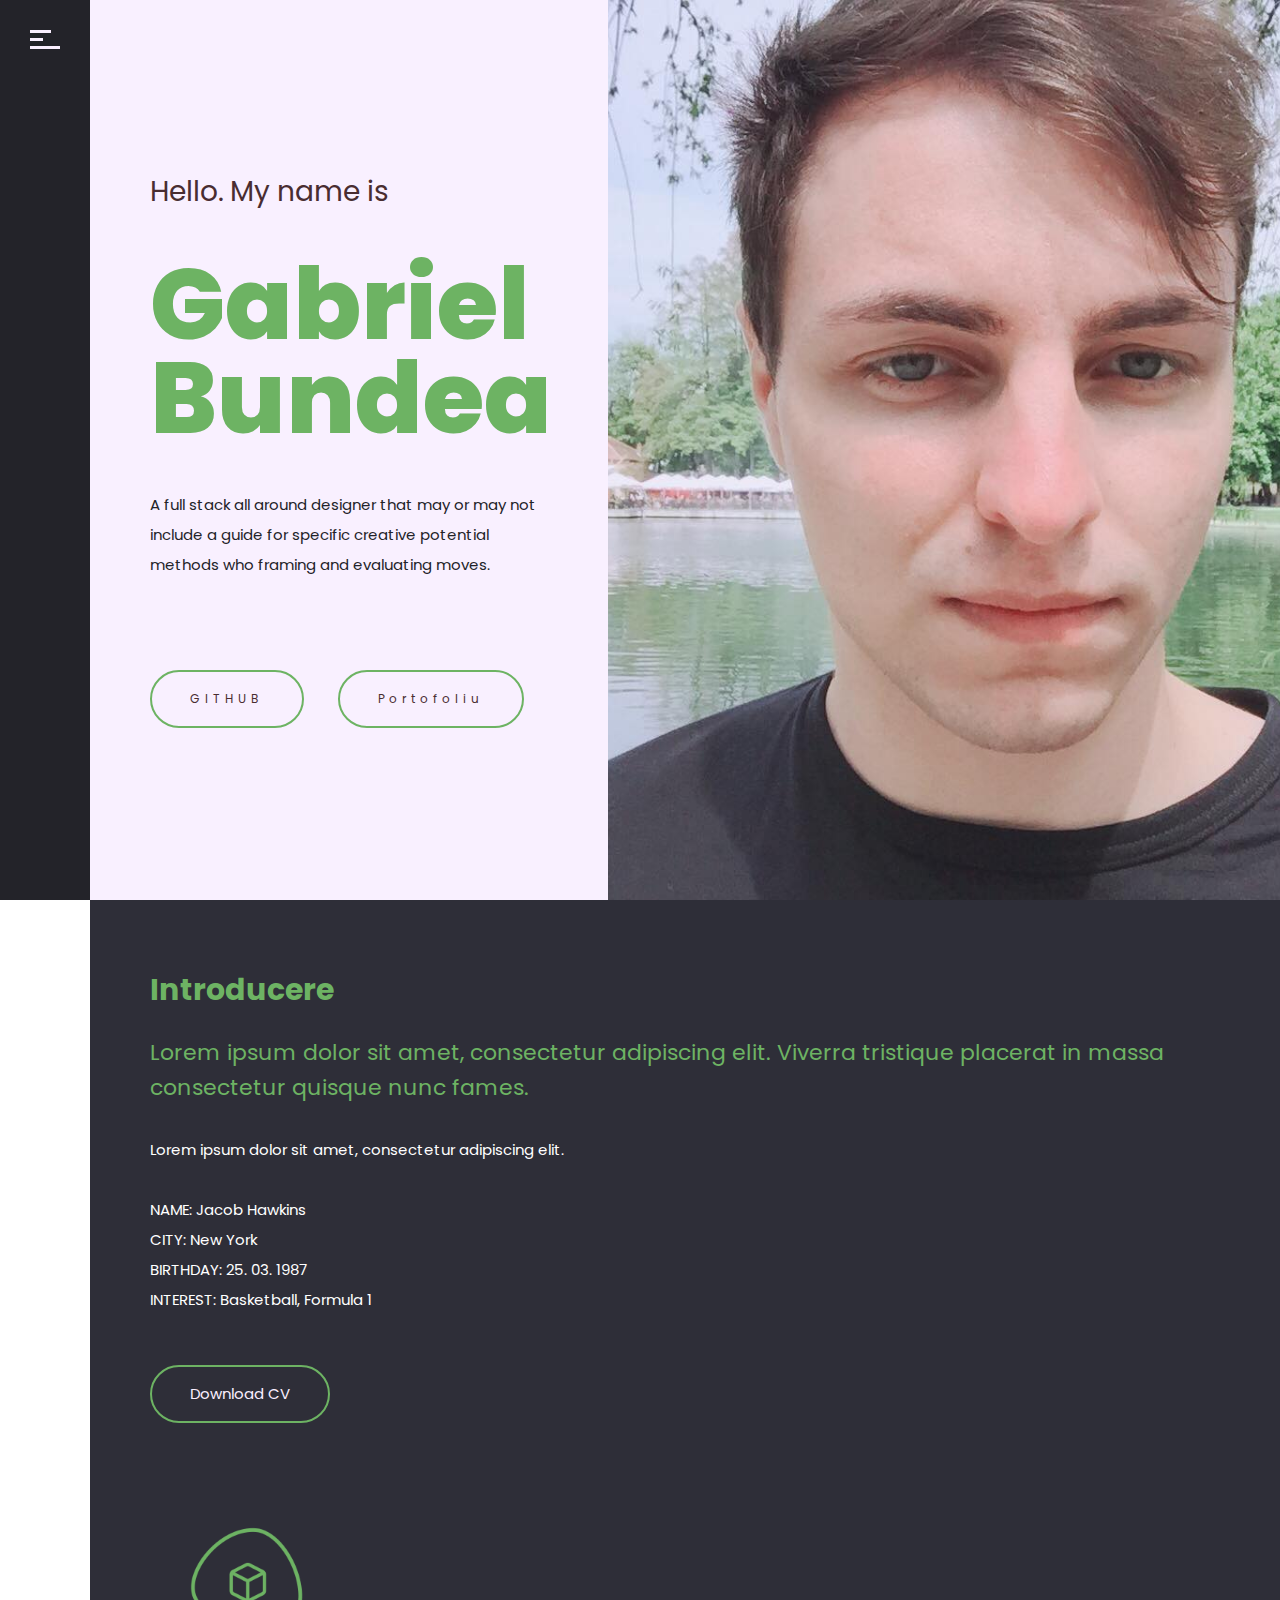
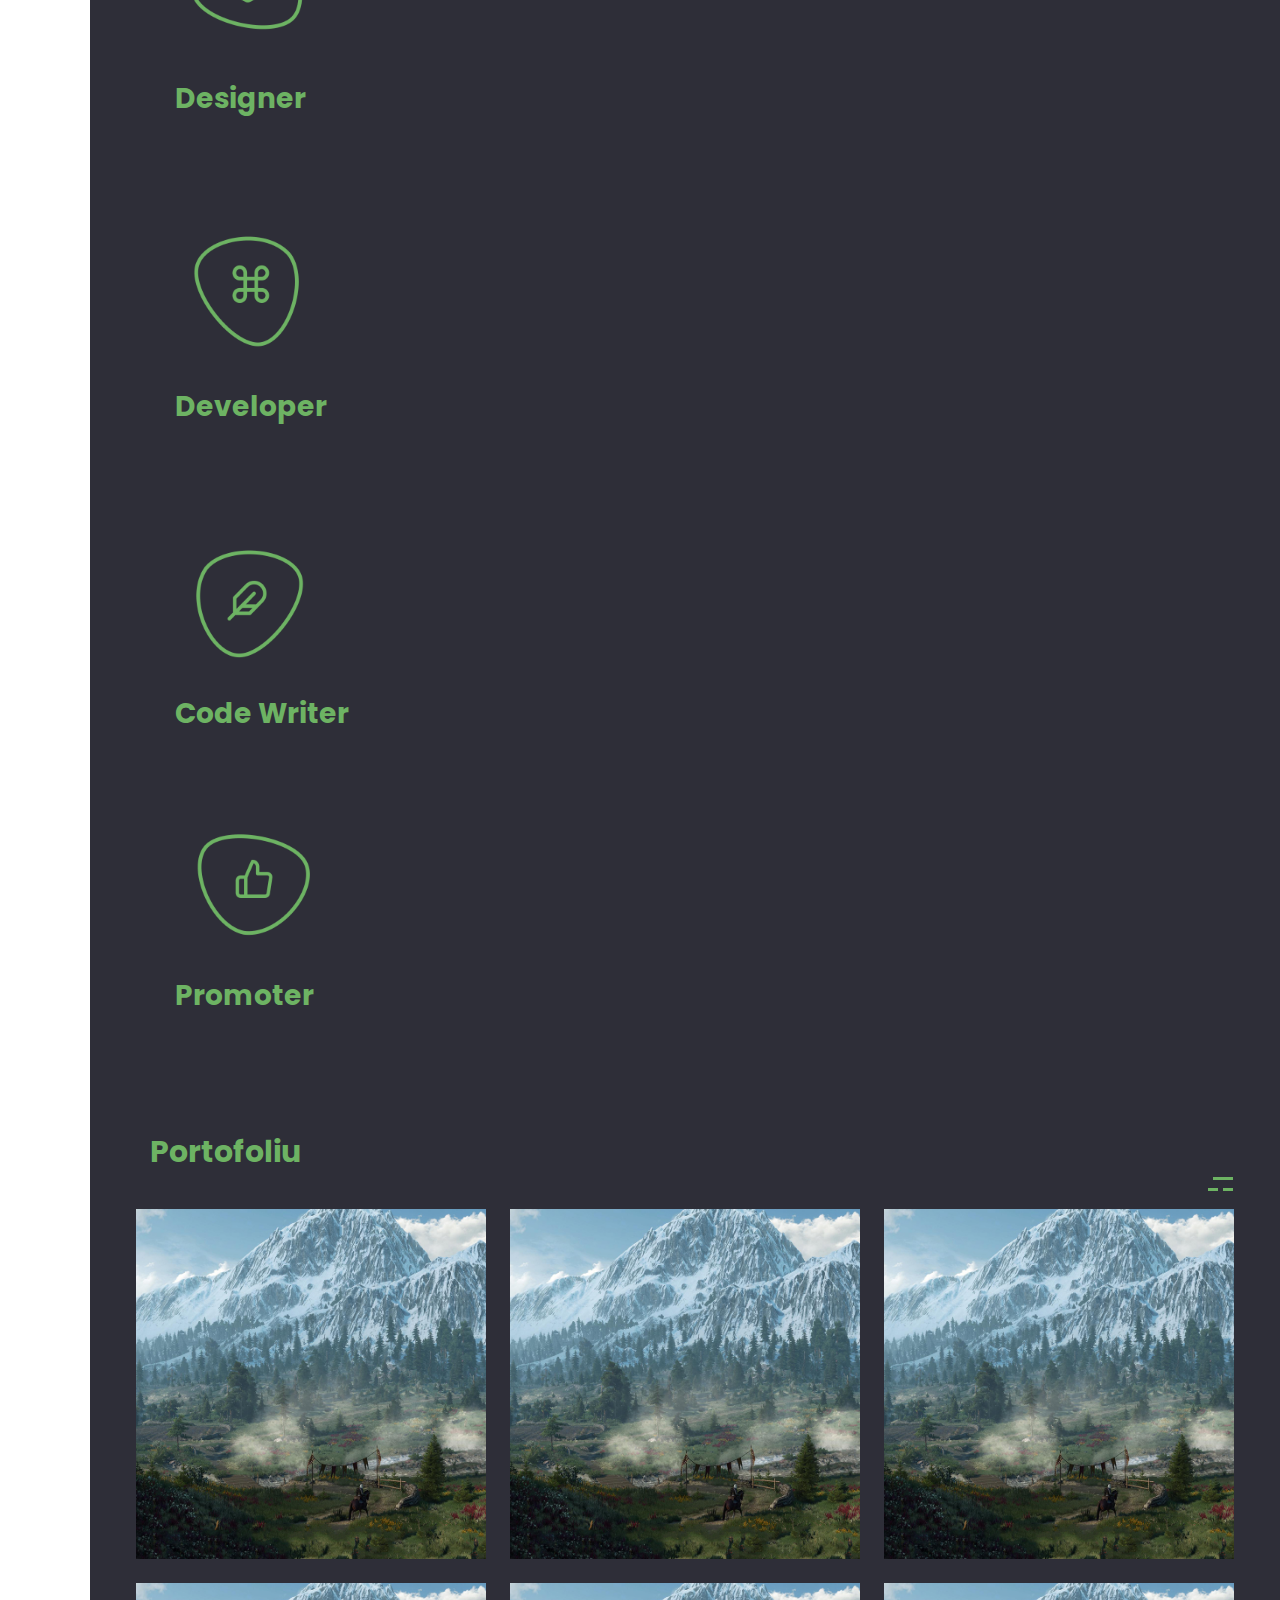
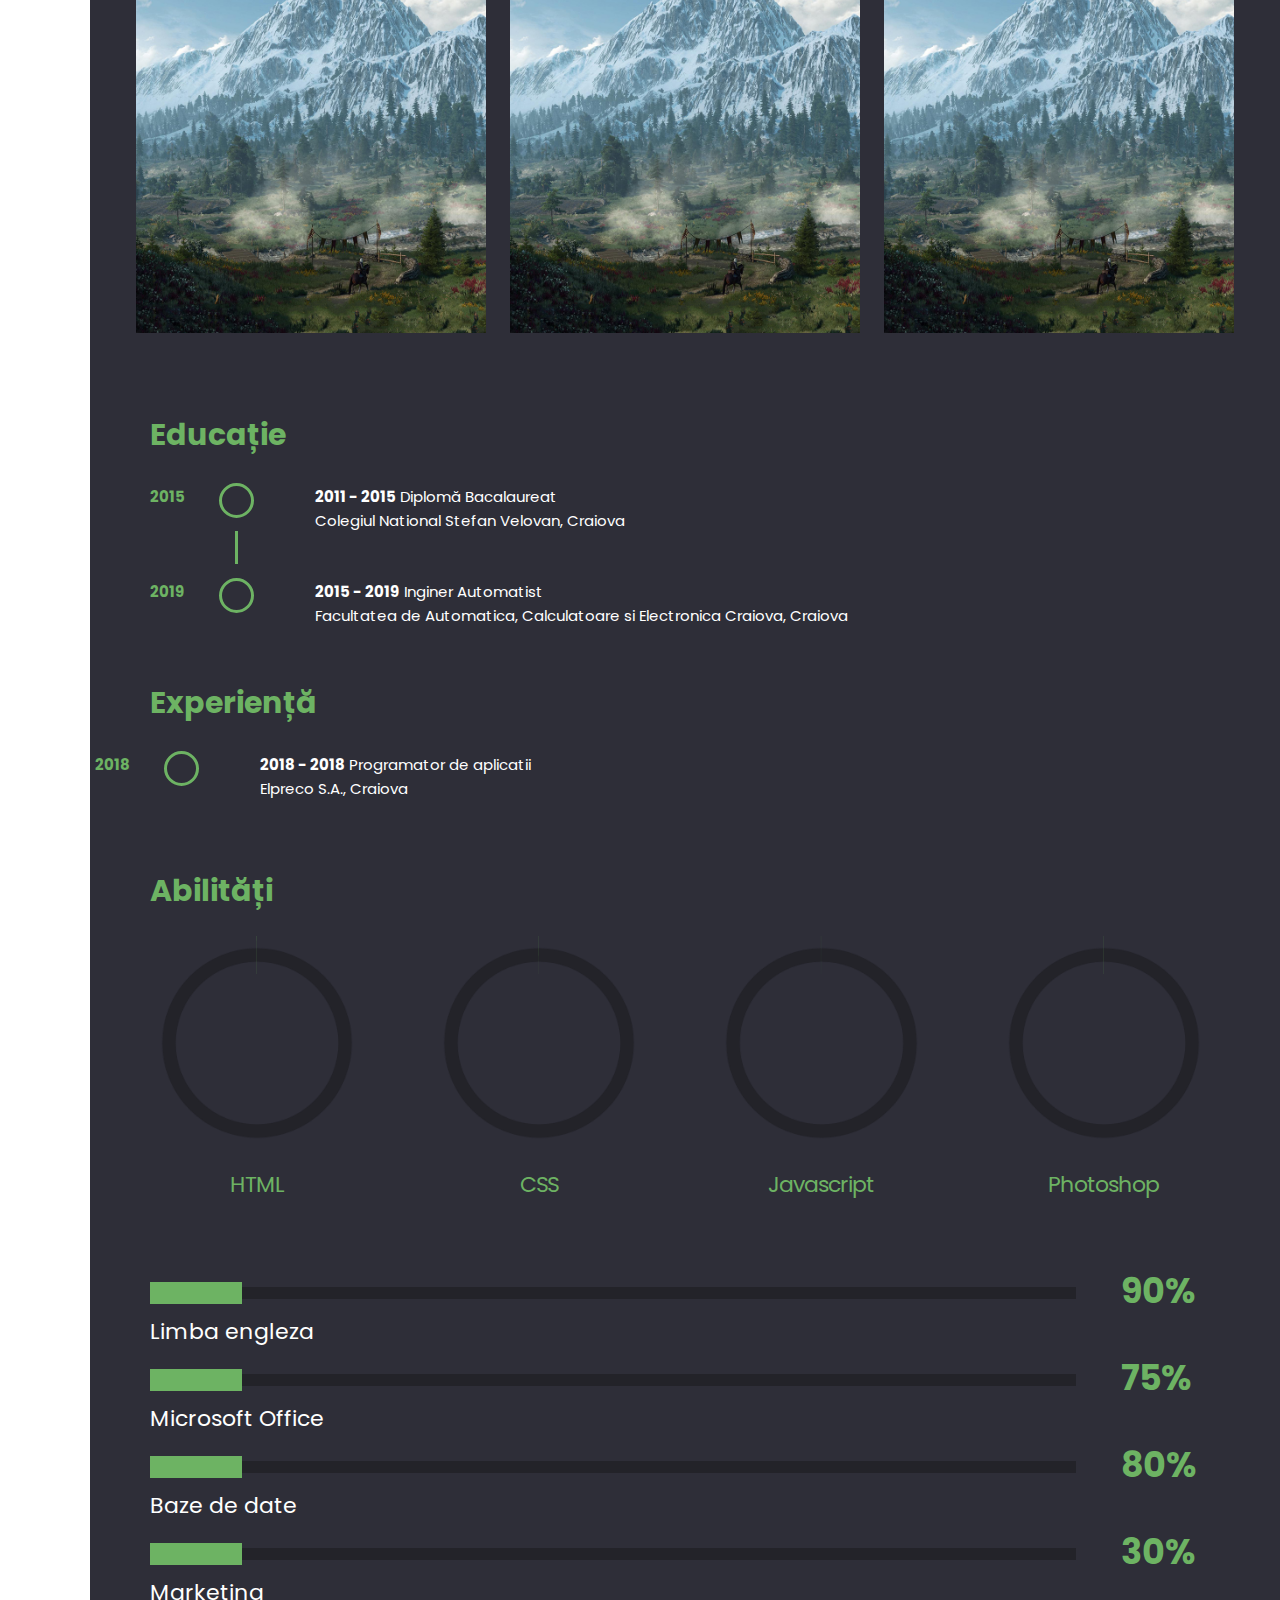
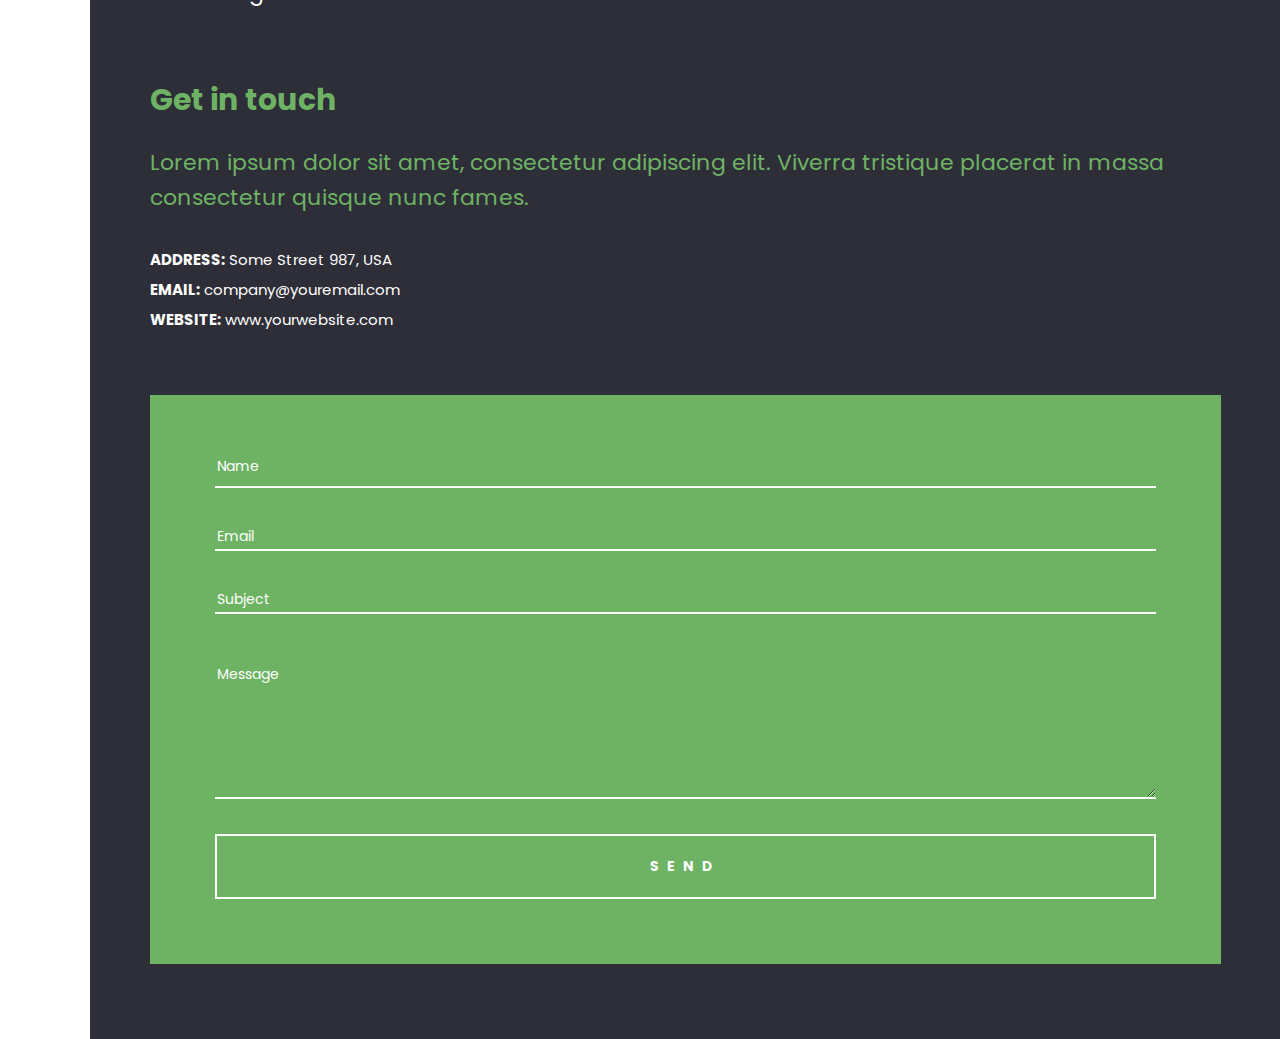
==== index.html @ 1daa0b54 "first commit" ====
<!DOCTYPE html>
<html lang="en-US">
  <head>
    <title>Gabriel Bundea</title>
    <meta http-equiv="Content-Type" content="text/html; charset=UTF-8" />
    <meta name="description" content="Template by CocoBasic" />
    <meta name="keywords" content="HTML, CSS, JavaScript, PHP" />
    <meta name="author" content="CocoBasic" />
    <meta
      name="viewport"
      content="width=device-width, initial-scale=1, shrink-to-fit=no"
    />

    <link rel="shortcut icon" href="images/favicon.ico" />
    <link
      href="https://fonts.googleapis.com/css?family=Poppins:400,700,800"
      rel="stylesheet"
      type="text/css"
    />
    <link rel="stylesheet" type="text/css" href="style.css" />

    <!--[if lt IE 9]>
      <script src="js/html5.js"></script>
      <script src="js/respond.min.js"></script>
    <![endif]-->
  </head>

  <body>
    <!-- Preloader Gif -->
    <div class="doc-loader">
      <img src="images/preloader.gif" alt="Loading" />
    </div>

    <div id="content" class="site-content">
      <div class="content-left">
        <div class="content-left-wrapper">
          <header>
            <div class="toggle-holder">
              <div id="toggle">
                <div class="menu-line"></div>
              </div>
            </div>

            <div class="top-pagination">
              <div class="current-num">
                <span>01</span>
              </div>
              <div class="pagination-div"></div>
              <div class="total-pages-num"></div>
            </div>

            <div class="menu-holder">
              <div class="menu-wrapper relative">
                <nav id="header-main-menu">
                  <ul class="main-menu sm sm-clean">
                    <li><a href="#home">Acasa</a></li>
                    <li><a href="#service">Introducere</a></li>
                    <li><a href="#portfolio">Portofoliu</a></li>
                    <li><a href="#resume">Experiență</a></li>
                    <li><a href="#skills">Abilități</a></li>
                    <li><a href="#contact">Contact</a></li>
                  </ul>
                </nav>
              </div>
            </div>

            <div class="my-info-wrapper">
              <div class="my-info">
                <p class="my-info-title">NUME</p>
                <p class="my-info-content">Gabriel Bundea</p>
              </div>

              <div class="my-info">
                <p class="my-info-title">ROL</p>
                <p class="my-info-content">Web Designer</p>
              </div>

              <div class="my-info">
                <p class="my-info-title">EMAIL</p>
                <p class="my-info-content">gabriel_bundea@hotmail.com</p>
              </div>

              <div class="my-info">
                <p class="my-info-title">TELEFON</p>
                <p class="my-info-content">+40722386695</p>
              </div>

                <img style="-webkit-user-drag: none;"
                class="my-info-signature"
                src="images/signature.png"
                alt=""
              />
              
            </div>

            <div class="big-num">
              <div class="current-big-num">01</div>
              <div class="icon-scroll"></div>
            </div>
          </header>
        </div>
      </div>

      <div class="content-right">
        <div class="content-right-wrapper">
          <!-- Home Section -->
          <div id="home" class="section full-width-section">
            <div class="section-wrapper block">
              <div class="home-left-part">
                <p class="site-des">Hello. My name is</p>
                <h1 class="entry-title">Gabriel Bundea</h1>
                <p class="site-info" style="color: #232329;">
                  A full stack all around designer that may or may not include a
                  guide for specific creative potential methods who framing and
                  evaluating moves.
                </p>

                <div class="social-links">
                  <a class="button" href="#">GITHUB</a> 
                  <a href="#portfolio" class="button">Portofoliu</a>
                </div>
              </div>
              <div class="home-right-part"></div>
            </div>
          </div>

          <!-- Service Section -->
          <div id="service" class="section">
            <div class="section-wrapper block">
              <div class="content-1300">
                <div class="row">
                  <div class="one-half width-40 ">
                    <h2 class="entry-title section-title">Introducere</h2>
                    <p class="section-info" style="color: #6db363;">
                      Lorem ipsum dolor sit amet, consectetur adipiscing elit.
                      Viverra tristique placerat in massa consectetur quisque
                      nunc fames.
                    </p>
                    <p>
                      Lorem ipsum dolor sit amet, consectetur adipiscing elit.
                    </p>
                    <p>
                      NAME: Jacob Hawkins <br />
                      CITY: New York <br />
                      BIRTHDAY: 25. 03. 1987 <br />
                      INTEREST: Basketball, Formula 1
                    </p>

                    <div class="button-group-wrapper">
                      <a class="button">Download CV</a>
                      <!-- <a href="#portfolio" class="button">Vezi Portofoliu</a> -->
                    </div>
                  </div>
                  <div class="one-half width-55 last">
                    <div class="services-wrapper">
                      <div class="service-holder">
                        <img src="images/service1.png" alt="" />
                        <h4 class="service-title">Designer</h4>
                        <div class="service-text">
                          <!-- A full stack allaround designer that may or may not -->
                        </div>
                      </div>

                      <div class="service-holder m-right-0">
                        <img src="images/service2.png" alt="" />
                        <h4 class="service-title">Developer</h4>
                        <div class="service-text">
                          <!-- Tellus pharetra erat tristique erat donec dignissim -->
                        </div>
                      </div>

                      <div class="service-holder m-bottom-0">
                        <img src="images/service3.png" alt="" />
                        <h4 class="service-title">Code Writer</h4>
                        <div class="service-text">
                          <!-- Vestibulum consequat, dignissim tellus sollicitudin -->
                        </div>
                      </div>

                      <div class="service-holder m-right-0 m-bottom-0">
                        <img src="images/service4.png" alt="" />
                        <h4 class="service-title">Promoter</h4>
                        <div class="service-text">
                          <!-- Quam facilisi nunc faucibus at porttitor vestibulum -->
                          
                        </div>
                      </div>
                    </div>
                  </div>
                </div>
              </div>
            </div>
          </div>

          <!-- Portfolio Section -->
          <div id="portfolio" class="section">
            <div class="section-wrapper block">
                <h2 class="entry-title section-title">Portofoliu</h2>
              <div class="content-1300">
                <div id="portfolio-wrapper" class="relative">
                  <div class="category-filter">
                    <div class="category-filter-icon"></div>
                  </div>
                  <div
                    class="category-filter-list button-group filters-button-group"
                  >
                    <div class="button is-checked" data-filter="*">Tot</div>
                    <div class="button" data-filter=".text">Proiecte</div>
                    <div class="button" data-filter=".video">Videoclipuri</div>
                    <div class="button" data-filter=".image">Imagini</div>
                  </div>
                  <div class="portfolio-load-content-holder"></div>
                  <div class="grid" id="portfolio-grid">
                    <div class="grid-sizer"></div>

                    <div
                      id="p-item-1"
                      class="grid-item element-item p-one-third text"
                    >
                      <a
                        class="item-link ajax-portfolio"
                        href="portfolio-1.html"
                        data-id="1"
                      >
                        <img src="images/portfolio1.jpg" alt="" />
                        <div class="portfolio-text-holder">
                          <div class="portfolio-text-wrapper">
                            <p class="portfolio-text">Proiect #1</p>
                            <p class="portfolio-cat">React Online Store</p>
                          </div>
                        </div>
                      </a>
                    </div>

                    <div
                      id="p-item-2"
                      class="grid-item element-item p-one-third text"
                    >
                      <a
                        class="item-link ajax-portfolio"
                        href="portfolio-2.html"
                        data-id="2"
                      >
                        <img src="images/portfolio2.jpg" alt="" />
                        <div class="portfolio-text-holder">
                          <div class="portfolio-text-wrapper">
                            <p class="portfolio-text">Proiect #2</p>
                            <p class="portfolio-cat">test</p>
                          </div>
                        </div>
                      </a>
                    </div>

                    <div
                      id="p-item-3"
                      class="grid-item element-item p-one-third text"
                    >
                      <a
                        class="item-link ajax-portfolio"
                        href="portfolio-3.html"
                        data-id="3"
                      >
                        <img src="images/portfolio3.jpg" alt="" />
                        <div class="portfolio-text-holder">
                          <div class="portfolio-text-wrapper">
                            <p class="portfolio-text">Proiect #3</p>
                            <p class="portfolio-cat">test</p>
                          </div>
                        </div>
                      </a>
                    </div>

                    <div class="grid-item element-item p-one-third video">
                      <a
                        class="item-link"
                        href="https://vimeo.com/199192931"
                        data-rel="prettyPhoto[portfolio]"
                      >
                        <img src="images/portfolio4.jpg" alt="" />
                        <div class="portfolio-text-holder">
                          <div class="portfolio-text-wrapper">
                            <p class="portfolio-text">Design</p>
                            <p class="portfolio-cat">Video</p>
                          </div>
                        </div>
                      </a>
                    </div>

                    <div class="grid-item element-item p-one-third image">
                      <a
                        class="item-link"
                        href="images/item_03.jpg"
                        data-rel="prettyPhoto[portfolio]"
                      >
                        <img src="images/portfolio5.jpg" alt="" />
                        <div class="portfolio-text-holder">
                          <div class="portfolio-text-wrapper">
                            <p class="portfolio-text">Leaf</p>
                            <p class="portfolio-cat">Image</p>
                          </div>
                        </div>
                      </a>
                    </div>

                    <div class="grid-item element-item p-one-third image">
                      <a
                        class="item-link"
                        href="images/item_02.jpg"
                        data-rel="prettyPhoto[portfolio]"
                      >
                        <img src="images/portfolio6.jpg" alt="" />
                        <div class="portfolio-text-holder">
                          <div class="portfolio-text-wrapper">
                            <p class="portfolio-text">Bottle</p>
                            <p class="portfolio-cat">Image</p>
                          </div>
                        </div>
                      </a>
                    </div>
                  </div>
                </div>
              </div>
            </div>
          </div>

          <!-- Resume Section -->
          <div id="resume" class="section">
            <div class="section-wrapper block">
              <div class="content-1300">
                <div class="row">
                  <div class="one-half width-55">
                    <h2 class="entry-title section-title">Educație</h2>

                    <ul class="timeline-holder">
                      <li class="timeline-event">
                        <span class="timeline-circle"></span>
                        <div class="timeline-event-content">
                          <b>2011 - 2015</b> Diplomă Bacalaureat <br />
                          Colegiul National Stefan Velovan, Craiova
                        </div>
                        <div class="timeline-event-date">2015</div>
                      </li>

                      <li class="timeline-event">
                        <span class="timeline-circle"></span>
                        <div class="timeline-event-content">
                          <b>2015 - 2019</b> Inginer Automatist <br />
                          Facultatea de Automatica, Calculatoare si Electronica
                          Craiova, Craiova
                        </div>
                        <div class="timeline-event-date">2019</div>
                      </li>
                    </ul>
                  </div>

                  <div class="one-half width-40 last">
                    <h2 class="entry-title section-title">Experiență</h2>
                    <p class="section-info"></p>
                    <li class="timeline-event">
                      <span class="timeline-circle"></span>
                      <div class="timeline-event-content">
                        <b>2018 - 2018</b> Programator de aplicatii <br />
                        Elpreco S.A., Craiova
                      </div>
                      <div class="timeline-event-date">2018</div>
                    </li>

                    <!-- <img class="my-signature" src="images/signature2.png" alt="">                                         -->
                  </div>
                </div>
              </div>
            </div>
          </div>

          <!-- Skills Section -->
          <div id="skills" class="section">
            <div class="section-wrapper block">
              <div class="content-1300">
                <div class="row m-bottom-60">
                  <h2 class="entry-title section-title">Abilități</h2>

                  <div class="skill-circle-holder">
                    <div class="skill-circle">
                      <div
                        class="skill-circle-wrapper relative"
                        data-value="0.8"
                        data-color="#6DB363"
                        data-empty-color="#232329"
                      >
                        <span class="skill-circle-num"></span>
                      </div>
                      <p class="skill-circle-text">HTML</p>
                    </div>

                    <div class="skill-circle">
                      <div
                        class="skill-circle-wrapper relative"
                        data-value="0.5"
                        data-color="#6DB363"
                        data-empty-color="#232329"
                      >
                        <span class="skill-circle-num"></span>
                      </div>
                      <p class="skill-circle-text">CSS</p>
                    </div>

                    <div class="skill-circle">
                      <div
                        class="skill-circle-wrapper relative"
                        data-value="0.35"
                        data-color="#6DB363"
                        data-empty-color="#232329"
                      >
                        <span class="skill-circle-num"></span>
                      </div>
                      <p class="skill-circle-text">Javascript</p>
                    </div>

                    <div class="skill-circle">
                      <div
                        class="skill-circle-wrapper relative"
                        data-value="0.75"
                        data-color="#6DB363"
                        data-empty-color="#232329"
                      >
                        <span class="skill-circle-num"></span>
                      </div>
                      <p class="skill-circle-text">Photoshop</p>
                    </div>
                  </div>
                </div>

                <div class="row">
                  <div class="one-half">
                    <div class="skills-holder">
                      <div class="skill-holder">
                        <div class="skill-text">
                          <div class="skill">
                            <div class="skill-fill" data-fill="90%"></div>
                          </div>
                          <span>Limba engleza</span>
                        </div>
                        <div class="skill-percent">90%</div>
                      </div>

                      <div class="skill-holder">
                        <div class="skill-text">
                          <div class="skill">
                            <div class="skill-fill" data-fill="75%"></div>
                          </div>
                          <span>Microsoft Office</span>
                        </div>
                        <div class="skill-percent">75%</div>
                      </div>
                    </div>
                  </div>

                  <div class="one-half last">
                    <div class="skills-holder sec-skills-holder">
                      <div class="skill-holder">
                        <div class="skill-text">
                          <div class="skill">
                            <div class="skill-fill" data-fill="80%"></div>
                          </div>
                          <span>Baze de date</span>
                        </div>
                        <div class="skill-percent">80%</div>
                      </div>

                      <div class="skill-holder">
                        <div class="skill-text">
                          <div class="skill">
                            <div class="skill-fill" data-fill="30%"></div>
                          </div>
                          <span>Marketing</span>
                        </div>
                        <div class="skill-percent">30%</div>
                      </div>
                    </div>
                  </div>
                </div>
              </div>
            </div>
          </div>

          <!-- Contact Section -->
          <div id="contact" class="section">
            <div class="section-wrapper block">
              <div class="content-1300">
                <div class="row">
                  <h2 class="entry-title section-title">Get in touch</h2>
                  <div class="one-half width-40">
                    <p class="section-info" style="color: #6db363;">
                      Lorem ipsum dolor sit amet, consectetur adipiscing elit.
                      Viverra tristique placerat in massa consectetur quisque
                      nunc fames.
                    </p>
                    <!-- <p>
                      Magni dolores eos qui sed quia consequuntur ratione
                      voluptatem sequi nesciunt permano Nence of the stars from
                      which we spring muse about as a patch of light billions
                      upon billions.
                    </p>
                    <p>
                      Energy hidden in matter a mote of lorem ipsum dust
                      suspended in a sunbeam billions upon ratione voluptatem
                      sequi nesciunt permano lorem ipsum.
                    </p>
                    <p> -->
                      <b>ADDRESS:</b> Some Street 987, USA <br />
                      <b>EMAIL:</b> company@youremail.com <br />
                      <b>WEBSITE:</b> www.yourwebsite.com <br /> 
                    </p>
                  </div>

                  <div class="one-half width-55 last">
                    <div class="contact-form">
                      <p>
                        <input
                          id="name"
                          type="text"
                          name="your-name"
                          placeholder="Name"
                        />
                      </p>
                      <p>
                        <input
                          id="contact-email"
                          type="email"
                          name="your-email"
                          placeholder="Email"
                        />
                      </p>
                      <p>
                        <input
                          id="subject"
                          type="text"
                          name="your-subject"
                          placeholder="Subject"
                        />
                      </p>
                      <p>
                        <textarea
                          id="message"
                          name="your-message"
                          placeholder="Message"
                        ></textarea>
                      </p>
                      <p class="contact-submit-holder">
                        <input type="submit" value="SEND" />
                      </p>
                    </div>
                  </div>
                </div>
              </div>
            </div>
          </div>
        </div>
      </div>
    </div>

    <!--Load JavaScript-->
    <script src="js/jquery.js"></script>
    <script src="js/imagesloaded.pkgd.js"></script>
    <script src="js/jquery.prettyPhoto.js"></script>
    <script src="js/isotope.pkgd.js"></script>
    <script src="js/jquery.smartmenus.min.js"></script>
    <script src="js/owl.carousel.min.js"></script>
    <script src="js/circle-progress.min.js"></script>
    <script src="js/main.js"></script>
  </body>
</html>
---- style.css ----
/*------------------------------------------------------------------

[Table of contents]
1. 3rd Part CSS Libraries
2. Global CSS
3. Left Part Content (Sidebar) CSS
    3.1. Menu CSS
4. Right Part Content CSS
5. Home Section CSS
6. Service Section CSS
7. Portfolio Section CSS
    7.1 Pretty Photo CSS
    7.2 Single Portfolio CSS
    7.3 Image Slider CSS
8. Resume Section CSS
9. Skills Section CSS
10. Contact Section CSS
11. Responsive CSS

-------------------------------------------------------------------*/


/* ===================================
    1. 3rd Part CSS Libraries
====================================== */

@import url("css/clear.css");
@import url("css/sm-clean.css");
@import url("css/owl.carousel.min.css");
@import url("css/owl.theme.default.min.css");
@import url("css/prettyPhoto.css");
@import url("css/common.css");


/* ===================================
    2. Global CSS
====================================== */

*, 
::after, 
::before {
    box-sizing: border-box;
}

body {
    font-family: 'Poppins', sans-serif;
    font-size: 15px;    
    line-height: 30px;
    font-weight: 400;       
    color: #fff;
    background-color: #fff;
    overflow-x: hidden;
}

body a {
    text-decoration: none;
    color: #000000;    
    transition: color .3s linear;
}

body a:hover {
    color: #acacac;
}

body img {
    max-width: 100%;
    max-height: 100%;
    width: auto;
    height: auto;
    display: block;
}

.doc-loader {
    position: fixed;
    left: 0px;
    top: 0px;
    width: 100%;
    height: 100%;
    z-index: 99999;
    background-color: #232329;
}

.doc-loader img {
    width: 50px;
    height: 50px;
    position: absolute;
    top: 50%;    
    left: 50%;
    transform: translate(-50%, -50%);
}

p {
    margin-bottom: 30px;
}

.content-1300 {
    max-width: 1300px;
}

.section-info {
    font-size: 22px;
    line-height: 35px;
}

a.button {
    display: inline-block;
    color: #faefff;
    border: 2px solid #6db363;
    text-align: center;
    padding: 12px 38px;
    cursor: pointer;
    vertical-align: middle;
    text-decoration: none;
    border-radius: 50px;
    transition: all .2s linear;
}

a.button:active {
    position: relative;
    top: 1px;   
}

a.button:hover {
    color: white;
    background-color: #6db363;
}


/* ===================================
    3. Left Part Content (Sidebar) CSS
====================================== */

.content-left {
    position: fixed;
    width: 380px;
    background-color: #232329;
    height: 100vh;
    z-index: 1;
}

.content-left::-webkit-scrollbar-track {
    -webkit-box-shadow: inset 0 0 6px rgba(0,0,0,0.3);
    background-color: #6DB363;
}

.content-left::-webkit-scrollbar {
    width: 7px;
    background-color: #6DB363;
}

.content-left::-webkit-scrollbar-thumb {
    background-color: #6DB363;
}

.content-left-wrapper {
    padding-left: 75px;
    position: relative;
}

.toggle-holder {
    position: fixed;
    top: 30px;
    left: 30px;
    z-index: 3;
}

#toggle {
    height: 23px;
    width: 30px;
    position: relative;
}

#toggle:hover {
    cursor: pointer;
}

#toggle:before,
#toggle:after {
    content: '';
    height: 3px;
    width: 30px;
    position: absolute;
    -webkit-transform-origin: 50% 50%;
    transform-origin: 50% 50%;
    -webkit-transition: -webkit-transform 0.25s;
    -webkit-transition: all 0.25s;
    transition: all 0.25s;
    top: 8px;
    background-color: #faefff;
}

#toggle:before {
    -webkit-transform: translate3d(0, -8px, 0);
    transform: translate3d(0, -8px, 0px);
    width: 21px;
    margin-left: 0;
}

#toggle:hover:before {
    margin-left: 9px;

}

#toggle.on:before {
    -webkit-transform: rotate3d(0, 0, 1, 45deg) translate3d(0, 0, 0);
    transform: rotate3d(0, 0, 1, 45deg) translate3d(0, 0, 0);   
    background-color: #fff;
    margin-left: 0;
    width: 26px;
}

#toggle.on:after {
    -webkit-transform: rotate3d(0, 0, 1, -45deg);
    transform: rotate3d(0, 0, 1, -45deg);
    background-color: #fff;
    width: 26px;
}

#toggle:after {
    -webkit-transform: translate3d(0, 8px, 0);
    transform: translate3d(0, 8px, 0);
}

#toggle .menu-line {
    width: 13px;
    height: 3px;
    position: absolute;
    -webkit-transition: all 0.25s;
    transition: all 0.25s;
    margin-left: 0;
    top: 8px;
    background-color: #faefff;
}

#toggle:hover .menu-line {
    margin-left: 17px;
}

#toggle.on .menu-line {
    opacity: 0;
}

.top-pagination {
    position: relative;
    z-index: 2;
    padding-top: 150px;
}

.top-pagination > div {
    display: inline-block;
    font-weight: 700;
    vertical-align: top; 
}

.current-num {
    width: 25px;
    position: relative;
    height: 30px;
    color: #60a058;
}

.current-num span {
    position: absolute;    
    left: 0;    
}

.total-pages-num {
    color: #faefff;
}

.pagination-div {
    position: relative;
    width: 100px;
    height: 30px;
    margin-right: 8px;
}

.pagination-div:after {
    content: "";
    display: block;
    position: absolute;
    height: 3px;
    width: 100%;
    background-color: #faefff;
    top: 12px;
}

.my-info-wrapper {
    padding-top: 110px;
}

.my-info {
    margin-bottom: 30px;
}

.my-info > p {
    margin-bottom: 0;
}

.my-info-title {
    font-size: 12px;
    line-height: 100%;
    color: #6DB363;
    letter-spacing: 5px;
}

.my-info-content {
    color: #faefff;
}

img.my-info-signature {
    width: 215px;
    padding-top: 35px;
    padding-bottom: 30px;
}

.big-num {
    position: fixed;
    width: 380px;
    left: 0;
    bottom: 30px;
    padding-left: 75px;
    z-index: 1;
}

.current-big-num {
    font-size: 160px;
    -webkit-text-stroke: 3px #60a058;
    color: transparent;
    font-weight: 800;
    line-height: 100%;
    letter-spacing: -4px;
    position: relative;
    margin-top: 20px;
    z-index: 2;
}

.icon-scroll,
.icon-scroll:before {
    position: absolute;
    right: -18px;
}

.icon-scroll {
    width: 38px;
    height: 60px;
    margin-left: -20px;
    bottom: 25px;
    margin-top: -35px;
    box-shadow: inset 0 0 0 3px #60a058;
    border-radius: 25px;
    transition: right .5s;
}

.icon-scroll:before {
    content: '';
    width: 8px;
    height: 8px;
    background: #60a058;
    margin-left: -4px;
    top: 8px;
    border-radius: 4px;
    -webkit-animation-duration: 1.5s;
    animation-duration: 1.5s;
    -webkit-animation-iteration-count: infinite;
    animation-iteration-count: infinite;
    -webkit-animation-name: scroll;
    animation-name: scroll;
    left: 50%;
}

.icon-scroll:after {
    content: "";
    position: absolute;
    z-index: -1;
    background-color: #232329;
    width: 58px;
    height: 80px;
    border-radius: 25px;
    transform: translate(-10px, -10px);
    transition: all .3s;
}

@-webkit-keyframes scroll {
    0% {
        opacity: 1;
    }
    100% {
        opacity: 0;
        -webkit-transform: translateY(35px);
        transform: translateY(35px);
    }
}

@keyframes scroll {
    0% {
        opacity: 1;
    }
    100% {
        opacity: 0;
        -webkit-transform: translateY(35px);
        transform: translateY(35px);
    }
}

.open .icon-scroll {
    right: 30px;
    z-index: 1;
}

.open .icon-scroll:after {
    background-color: transparent;
}


/* ===================================
    3.1. Menu CSS
====================================== */

.menu-wrapper {
    padding-top: 150px;
}

.menu-holder {
    padding: 120px 50px 0 75px;
    background-color: #6DB363;
    width: 380px;
    height: 100%;
    min-height: 100vh;
    top: 0;
    left: 0;
    position: absolute;
    transform: translateX(-380px);
    transition: transform .3s linear;
    z-index: 1;
}

.open .menu-holder {
    transform: translateX(0);
}

.main-menu.sm-clean {
    background-color: transparent;
    display: inline-block;
}

.sm-clean a {
    position: relative;
}

.sm-clean a,
.sm-clean a:hover, 
.sm-clean a:focus, 
.sm-clean a:active {
    color: #ffffff;
    padding: 5px 0;
    font-size: 28px;
    line-height: 50px;
    font-weight: 700;
}

.sm-clean a:after {
    content: '';
    display: block;
    width: 0;
    height: 16px;
    background-color: #60a058;
    transition: width .3s;
    position: absolute;
    left: -5%;
    bottom: 7px;
    z-index: -1;
}

.main-menu.sm-clean .sub-menu li a:after {
    height: 3px;
    bottom: 20px;
}

.sm-clean a.current:after, 
.sm-clean a:hover:after, 
.sm-clean a:active:after, 
.sm-clean a.highlighted:after, 
.sm-clean ul a:hover:after, 
.sm-clean ul a:active:after, 
.sm-clean ul a.highlighted:after,
.sm-clean li.current > a:after {
    width: 110%;
}

.sm-clean a span.sub-arrow {
    color: #60a058;
}

.main-menu.sm-clean .sub-menu li a {
    color: #848484;
    text-transform: uppercase;
    font-size: 14px;
}


/* ===================================
    4. Right Part Content CSS
====================================== */

.content-right {
    margin-left: 380px;
    width: calc(100% - 380px);
}

.content-right-wrapper > div:last-of-type {
    padding-bottom: 150px;
}

.section {
    background-color: #2E2E38;
    position: relative;
    padding-top: 150px;
}

.section-wrapper {
    padding-left: 5%;
    padding-right: 5%;
}

.full-width-section.section {
    padding: 0;
}

.full-width-section .section-wrapper {
    padding: 0 0 0 5%;
    height: 100vh;
    margin: 0;
    display: flex;
    display: -webkit-flex;
    align-items: center;
    background-color: #f9f0ff;
}

h2.section-title {
    font-size: 30px;
    line-height: 100%;
    margin-bottom: 30px;
    padding-top: 0;
}


/* ===================================
    5. Home Section CSS
====================================== */

.home-left-part {
    flex: 0 0 370px;
    margin-right: 5%;
}

.home-right-part {
    flex: 1 0 0;
    height: 100%;
    background-image: url(images/home.jpg);
    background-repeat: no-repeat;
    background-size: cover;
    background-position: center center;
}

.site-des {
    font-size: 28px;
    color: #492d31;
}

h1.entry-title {
    font-size: 100px;
    line-height: 94px;
    font-weight: 800;
    color:#6DB363;
}

.site-info {
    margin-top: 25px;
}

.social-links {
    margin-top: 10vh;
    margin-bottom: -5px;
}

.social-links a {
    font-size: 12px;    
    color: #492D31;
    letter-spacing: 5px;
    margin-right: 30px;
}

.social-links a:last-of-type {
    margin-right: 0;
}


/* ===================================
    6. Service Section CSS
====================================== */

.services-wrapper {
    display: flex;
    display: -webkit-flex; 
    flex-wrap: wrap;    
    -webkit-flex-wrap: wrap; 
}

.service-holder {
    padding: 25px;
    background-color: #2E2E38;
    width: 50%;
    margin-right: 0%;
    margin-bottom: 0%;
}

.service-holder img {
    width: 150px;
    margin-bottom: 0px;
}

.service-title {
    font-size: 28px;
    line-height: 42px;
    color: #6DB363;
    font-weight: 700;
}

.button-group-wrapper {
    margin-top: 50px;
}


.button-group-wrapper > a {
    margin-right: 1vw;
}

.button-group-wrapper > a:last-of-type {
    margin-right: 0;
    
}



/* ===================================
    7. Portfolio Section CSS
====================================== */

.category-filter {
    position: absolute;
    right: 0;
    top: -20px;
    z-index: 1;
    width: 25px;
    height: 15px;
    cursor: pointer;
    transition: all .5s ease;
}

.category-filter.hide {
    opacity: 0;
    transform: translateY(70px);   
}    

.category-filter-list > div {
    margin-bottom: 5px;
}

.category-filter-list > div:last-of-type {
    margin-bottom: 0;
}

.category-filter-icon {
    width: 20px;
    height: 3px;
    background-color: #6DB363;
    float: right;
    transition: width .3s ease;
}

.category-filter:hover .category-filter-icon,
.category-filter.filter-open .category-filter-icon {
    width: 24px;
}

.category-filter-icon:after {
    content: "";
    display: block;
    width: 10px;
    height: 3px;
    background-color: #6DB363;
    transform: translate(-5px,8px);
    transition: transform .3s ease;
}

.category-filter:hover .category-filter-icon:after, 
.category-filter.filter-open .category-filter-icon:after {
    transform: translate(4px,8px);
}

.category-filter-icon:before {
    content: "";
    display: block;
    width: 10px;
    height: 3px;
    background-color: #6DB363;
    transform: translate(10px,11px);
    transition: transform .3s ease;
}

.category-filter:hover .category-filter-icon:before,
.category-filter.filter-open .category-filter-icon:before {
    transform: translate(14px,11px);
}

.category-filter-list {
    background-color: #232329;
    padding: 24px 20px;
    width: 110px;
    display: none;
    position: absolute;
    right: 0;
    top: 15px;
    font-size: 13px;
    line-height: 22px;
    color: #faefff;
    z-index: 1;
    cursor: pointer;
    transition: opacity .5s, transform .5s;
}

.category-filter-list.hide {
    transform: translateY(70px);   
    opacity: 0;
}

.category-filter-list .button.is-checked {
    color: #6DB363;
}

.isotope.no-transition,
.isotope.no-transition .isotope-item,
.isotope .isotope-item.no-transition {
    -webkit-transition-duration: 0s;
    -moz-transition-duration: 0s;
    -ms-transition-duration: 0s;
    -o-transition-duration: 0s;
    transition-duration: 0s;
}

.grid {
    width: calc(100% + 60px);
    margin-left: -30px;
    position: relative;
    display: block;
    overflow: hidden;
}

.grid-item {
    float: left;
    font-size: 0;
    line-height: 0;
    box-sizing:border-box;
    -moz-box-sizing:border-box;
    -webkit-box-sizing:border-box;
    overflow: hidden;
    border: 30px solid transparent;
    width: 50%;
    transition: opacity .3s;
}

.grid-item img {
    display: block;
    width: 100%;
    height: auto;
    max-height: none;
    max-width: none;    
}

.grid-sizer,
.grid-item {
    width: calc(100% / 3);
}

.grid-item.p-one {
    width: 100%;
}

.grid-item.p-one-third {
    width: calc(100% / 3);
}

.grid-item.p-two-third {
    width: calc(200% / 3);
}

.portfolio-text-holder {
    position: absolute;
    width: 100%;
    height: 100%;
    left: 0;
    top: 0;
    z-index: 1;
    font-size: 20px;
    background-color: #6DB363;
    padding: 20px;
    transform: translateX(-100%);
    transition: transform .3s ease;
}

.grid-item a.item-link:hover .portfolio-text-holder,
.grid-item.portfolio-content-loading a.item-link .portfolio-text-holder {
    transform: translateX(0);
}

#portfolio-grid.portfoio-items-mask .grid-item {
    opacity: 0.2;
}

.grid-item.portfolio-content-loading {
    opacity: 1 !important;
}

.portfolio-text-wrapper {
    position: absolute;
    left: 30px;
    bottom: 0;
}

.portfolio-text {
    font-size: 28px;
    line-height: 100%;
    font-weight: 700;
    color: #faefff;
    margin-bottom: 0;
    padding-bottom: 5px;
}

.portfolio-cat {
    font-size: 15px;
    color: #faefff;
    line-height: 100%;
}

.portfolio-cat:before {
    content: "";
    display: inline-block;
    width: 25px;
    height: 1px;
    background-color: #faefff;
    vertical-align: 4px;
    margin-right: 5px;
}

.portfolio-load-content-holder {
    opacity: 0;
    transform: translateY(70px);
    transition: all .5s ease;
}

.portfolio-load-content-holder.show {
    transform: translateY(0);
    opacity: 1;
}

.portfolio-load-content-holder.show.viceversa {
    opacity: 0;
    transform: translateY(70px);
}

.portfolio-content-wrapper {
    display: none;
}

.portfolio-content-wrapper.show {
    display: block;
}

.close-icon {
    background-image: url(images/close-left-arrow.png);
    background-repeat: no-repeat;
    width: 70px;
    height: 70px;
    display: inline-block;
    background-color: #6db363;
    border-radius: 5px;
    margin-bottom: 20px;
    background-size: 70px;
    transition: all 0.3s ease;
    cursor: pointer;
}

.close-icon:hover {
    background-position: -5px 0;
}

#portfolio-grid {
    transition: all .5s ease;
    opacity: 1;
    transform: translateY(0px);
}

#portfolio-grid.hide {
    opacity: 0;
    transform: translateY(70px);    
}

.grid-item a.item-link.portfolio-content-loading:after, 
.ajax-portfolio.portfolio-content-loading .portfolio-text-holder {
    opacity: 1;
}


/* ===================================
    7.1 Pretty Photo CSS
====================================== */

div.pp_default .pp_loaderIcon {
    display: none !important;
}

div.pp_default a.pp_arrow_previous {
    background-image: url(images/nav_left.png);
    background-size: 20px 20px;    
    width: 20px;
    height: 20px;
    margin-top: 5px;
    font-size: 0;
    line-height: 0;
    text-indent: -99999999px;
    transition: transform .3s ease;
}

div.pp_default a.pp_arrow_next {
    background-image: url(images/nav_right.png);
    background-size: 20px 20px;    
    width: 20px;
    height: 20px;
    margin-top: 5px;
    margin-left: 10px;
    font-size: 0;
    line-height: 0;
    text-indent: -99999999px;
    transition: transform .3s ease;
}

div.pp_default a.pp_arrow_previous:hover {
    transform: translateX(-5px);
}

div.pp_default a.pp_arrow_next:hover {
    transform: translateX(5px);
}

div.pp_default .pp_close {
    background-image: url(images/close.png);
    background-size: 30px 30px;
    margin-top: 5px;
    text-indent: -99999999px;
    font-size: 0;
    line-height: 0;    
}

div.pp_default .pp_next:hover {
    background: url(images/nav_right.png);
    cursor: pointer;
    background-repeat: no-repeat;
    background-position: 95% 50%;
    background-size: 20px;
}

div.pp_default .pp_previous:hover {
    background: url(images/nav_left.png);
    cursor: pointer;
    background-repeat: no-repeat;
    background-position: 5% 50%;
    background-size: 20px;    
}

div.pp_default .pp_nav .currentTextHolder {
    padding: 0 0 0 20px;
    color: #fff;
}

div.pp_default .pp_content_container .pp_details {
    margin-top: 30px !important;
    z-index: 3;
}

div.pp_default .pp_description {
    font-size: 15px;
    line-height: 30px;
    position: absolute;
    top: -30px;
    margin: 0;
    color: #fff;
    font-weight: 400;
}


/* ===================================
    7.2 Single Portfolio CSS
====================================== */

.single-portfolio .section {
    min-height: 100vh;
}

.portfolio-content {
    padding-bottom: 1px;
}


/* ===================================
    7.3 Image Slider CSS
====================================== */

.owl-stage {
    display: flex;
    display: -webkit-flex;
}

.owl-carousel .owl-item {
    width: 100%;
}

.owl-theme .owl-nav.disabled + .owl-dots {
    margin-top: 20px;
    line-height: 0;
}

.owl-theme .owl-dots .owl-dot span {
    margin: 0;
    background-color: #faefff;
    transition: all .3s ease;
    width: 18px;
    height: 18px;
    border-radius: 90%;
}

.owl-theme .owl-dots .owl-dot {
    border-radius: 90%;
    transition: all .3s ease;
    margin: 4px;
}

.owl-theme .owl-dots .owl-dot:hover span {
    background-color: #faefff;
}

.owl-theme .owl-dots .owl-dot.active span {
    background-color: #6DB363;
}


/* ===================================
    8. Resume Section CSS
====================================== */

ul.timeline-holder {
    margin: 0;
    padding: 0 0 0 55px;
}

li.timeline-event {
    margin: 0 0 42px 60px;
    position: relative;
    padding-top: 5px;
    list-style: none;
    transition: .3s;
}

li.timeline-event:hover {
    color: #faefff;
}

li.timeline-event:before {
    content: "";
    width: 3px;
    height: calc(100% - 20px);
    position: absolute;
    background-color: #6DB363;
    left: -30px;
    top: 51px;
}

li.timeline-event:last-child:before {
    display: none;
}

li.timeline-event:last-child {
    margin-bottom: 0;
}

li.timeline-event span.timeline-circle:after {
    content: "";    
    position: absolute;
    width: 19px;
    height: 19px;
    left: -8px;
    top: 11px;
    border-radius: 90%;
    background-color: #6DB363;    
    opacity: 0;
    transition: opacity .3s;
}

li.timeline-event:hover span.timeline-circle:after { 
    opacity: 1;
}

span.timeline-circle {
    position: absolute;
    top: 0;
    left: -30px;
}

span.timeline-circle:before {
    content: "";
    display: block;
    width: 35px;
    height: 35px;
    border-radius: 90%;
    border: 3px solid #6DB363;
    position: absolute;
    left: -16px;
    top: 3px;
    z-index: 1;
    transition: .3s;
}

.timeline-event-date {
    position: absolute;
    left: -115px;
    top: 2px;
    transition: .3s;
    color: #6DB363;
    font-weight: 700;
}

li.timeline-event:hover .timeline-event-date {
    transform: translateX(-10px);
}

.timeline-event-content {
    line-height: 160%;
    text-align: left;
    margin-left: 50px;
}

img.my-signature {
    padding-top: 30px;
    width: 215px; 
}


/* ===================================
    9. Skills Section CSS
====================================== */

.skill-circle-holder > div:last-of-type {
    margin-right: 0;
}

.skill-circle {
    display: inline-block;
    margin-right: 6%;
    width: 20%;
    max-width: 254px;
}

.skill-circle-wrapper canvas {
    width: 100% !important;
    height: auto !important;
    display: block;
}

span.skill-circle-num {
    position: absolute;
    left: 50%;
    top: 50%;
    transform: translate(-50%, -50%);
    font-size: 45px;
    font-weight: 700;
    color: #6DB363;
    letter-spacing: -1px;
}

p.skill-circle-text {
    font-size: 22px;
    color: #6DB363;
    text-align: center;
    padding-top: 20px;
    letter-spacing: -1px;
    margin-bottom: 0;
}

.skills-holder {
    position: relative;
}

.skills-holder > div:last-of-type {
    margin-bottom: 0;
}

.skill-holder {
    margin-bottom: 20px;
    position: relative;
}

.skill-holder:after {
    clear: both;
    display: block;
    content: "";
}

.skill-percent {
    font-size: 45px;
    line-height: 100%;
    font-weight: 700;
    width: 100px;
    float: right;
    color: #6DB363;
    letter-spacing: -1px;
}

.skill {
    width: 100%;
    height: 12px;
    background-color: #232329;
    margin-bottom: 15px;
}

.skill-text {
    float: left;
    width: calc(100% - 145px);
    margin-top: 25px;
}

.skill-fill {
    width: 10%;
    height: 22px;
    background-color: #6DB363;
    transform: translateY(-5px);
    transition: width .7s;
}

.skill-text span {
    font-size: 22px;
    line-height: 35px;
}


/* ===================================
    10. Contact Section CSS
====================================== */

.contact-form {
    padding: 65px;
    background-color: #6DB363;
}

.contact-form p {
    margin-bottom: 15px;
}

.contact-form input[type=text], 
.contact-form input[type=email], 
.contact-form textarea {
    border: 0;
    border-bottom: 2px solid #fff;
    padding-top: 13px;
    padding-bottom: 13px;
    margin: 10px 0;
    height: 28px;
    font-size: 14px;
    font-family: 'Poppins', sans-serif;
    width: 100%;
    line-height: 25px;
    background-color: transparent;
    color: #fff;
}

.contact-form input[name="your-name"] {
    margin-top: 0;
    padding-top: 0;
}

.contact-form textarea {
    height: 150px;
}

p.contact-submit-holder {
    margin-bottom: 0 !important;
}

.contact-form input[type=submit] {
    display: inline-block;
    border: 2px solid;
    text-align: center;
    padding: 20px 0px;
    font-size: 14px;
    cursor: pointer;
    vertical-align: middle;
    text-decoration: none;
    background-color: transparent;
    color: #fff;
    font-family: 'Poppins', sans-serif;
    font-weight: 700;
    width: 100%;
    letter-spacing: 8px;
    transition: opacity .3s ease;
    cursor: pointer;
}

.contact-form input[type=submit]:hover {
    opacity: 0.8;
}

.contact-form input[type=text]::-webkit-input-placeholder, 
.contact-form input[type=email]::-webkit-input-placeholder, 
.contact-form textarea::-webkit-input-placeholder {
    font-family: 'Poppins', sans-serif;
    color: #fff;
    font-weight: 400;
    font-size: 14px;
    line-height: 25px;    
    opacity: 1;  
}

.contact-form input[type=text]:-ms-input-placeholder, 
.contact-form input[type=email]:-ms-input-placeholder, 
.contact-form textarea:-ms-input-placeholder {
    font-family: 'Poppins', sans-serif;
    color: #fff;
    font-weight: 400;
    font-size: 14px;
    line-height: 25px;    
    opacity: 1;  
}

.contact-form input[type=text]::placeholder, 
.contact-form input[type=email]::placeholder, 
.contact-form textarea::placeholder {
    font-family: 'Poppins', sans-serif;
    color: #fff;
    font-weight: 400;
    font-size: 14px;
    line-height: 25px;
    opacity: 1;    
}


/* ===================================
    11. Responsive CSS
====================================== */

@media screen and (max-width: 1599px) {

    .content-left {
        width: 320px;
    }

    .content-left-wrapper {
        padding-left: 55px;
    }

    .content-right {
        margin-left: 320px;
        width: calc(100% - 320px);
    }

    .menu-holder {
        width: 320px;
        transform: translateX(-320px);
        padding-left: 55px;
    }

    .big-num {
        width: 320px;
    }

    .current-big-num {
        font-size: 130px;
    }

    .icon-scroll {
        bottom: 17px;
    }

    .section {
        padding-top: 75px;
    }

    .content-right-wrapper > div:last-of-type {
        padding-bottom: 75px;        
    }

    .top-pagination,
    .menu-wrapper {
        padding-top: 110px;
    }


    .grid {
        width: calc(100% + 4vw);
        margin-left: -2vw;
    }

    .grid-item {
        border-width: 1vw;
    }

    .category-filter {
        right: -1vw;
    }

}

@media screen and (min-width: 1360px) and (max-width: 1550px) {

    .button-group-wrapper > .button {
        display: table;
        margin-left: 0;
        margin-bottom: 20px;
    }

    .button-group-wrapper > a:last-of-type {
        margin-bottom: 0;
    }

}

@media screen and (max-width: 1440px) {

    .portfolio-text {
        font-size: 20px;
    }

    span.skill-circle-num,
    .skill-percent {
        font-size: 35px;
    }

    .skill-percent {
        margin-top: 11px;
    }

}

@media screen and (max-width: 1360px) {
   

    .portfolio-content .one-half {
        margin-bottom: 30px;
    }

    .content-left {
        width: 90px;
    }

    .content-left-wrapper {
        padding-left: 34px;
    }

    .content-right {
        margin-left: 90px;
        width: calc(100% - 90px);
    }

    .content-1300 {
        margin: 0 auto;
    }

    .top-pagination,
    .my-info-wrapper,
    .big-num {
        display: none;
    }

    .menu-wrapper {
        padding-top: 0;
    }  

    .service-holder {
        margin-right: 2vw;
        margin-bottom: 2vw;
    }

    h2.section-title {
        padding-bottom: 0;
    }

    .skill-holder {
        margin-bottom: 0;
    }

    .skills-holder.sec-skills-holder {
        margin-top: -60px;
    }    

}


@media screen and (max-width: 1300px) {
 
 .one-half {
        width: 100%;
        margin-bottom: 60px;
        margin-right: 0;
    }

    .one-half.last {
        margin-bottom: 0;
    }

    .one-half > p:last-of-type {
        margin-bottom: 0;
    }

    .service-holder img {
        margin-bottom: 0;
    }

}


@media screen and (max-width: 1020px) {

    .content-left {
        height: 55px;
        width: 100%;
        z-index: 2;
    }

    .toggle-holder {
        top: 15px;
        left: 15px;
    }

    .top-pagination {
        display: inline-block;
        padding-top: 10px;
        padding-right: 20px;
        float: right;
    }

    .content-right {
        margin-left: 0;
        width: 100%;        
    }         

    .service-title {
        font-size: 25px;
    }

    .grid {
        width: calc(100% + 30px);
        margin-left: -15px;
    }

    .category-filter {
        right: 0;
    }

    .grid-sizer, 
    .grid-item {
        width: 50% !important;
        border-width: 15px;
    }     
    
    .close-icon {
        width: 60px;
        height: 60px;
        background-size: 60px;
    }

    .skill-circle-holder {
        text-align: center;
    }

    .skill-circle-holder > div:nth-of-type(2n) {
        margin-right: 0 !important;
    }

    .skill-circle {
        width: auto;
        width: 44%;
        margin-bottom: 40px !important;
        margin-right: 10% !important;
    }

    .skill-circle-holder > div:nth-last-of-type(-n+2) {
        margin-bottom: 0 !important;
    }

    li.timeline-event {
        margin-bottom: 30px;
    }

}

@media screen and (max-height: 880px) {    

    .big-num {
        display: none;
    }

}

@media screen and (max-width: 767px) {  

    .full-width-section .section-wrapper {
        height: auto;
        padding: 75px 5%;
    }  

    .content-right-wrapper > div:first-of-type .section-wrapper {
        padding-top: 125px;
    }

    .single-portfolio .content-right-wrapper > div:first-of-type .section-wrapper {
        padding-top: 55px;
    }

    .home-left-part {
        flex: 0 0 100%;
        margin: 0;
    }

    .home-right-part {
        display: none;    
    }

    h1.entry-title {
        font-size: 50px;
        line-height: 100%;
    }

    .site-des {
        font-size: 20px;
    }   

    .service-holder {       
        margin-bottom: 30px !important;
        width: 100%;
        margin-right: 0;
    }  

    .services-wrapper > div:last-of-type {
        margin-bottom: 0 !important;
    }

    #portfolio-wrapper {
        margin-top: 30px;
    }

    .category-filter-list {        
        top: 0;
    }

    .grid {
        width: 100%;
        margin: 0;    
    }

    .category-filter {
        top: -30px;        
    }

    .grid-sizer, 
    .grid-item {
        width: 100% !important;
    }

    .grid-item {
        border: 0;
        margin-bottom: 30px;    
    }

    #portfolio-grid > div:last-of-type {
        margin-bottom: 0;
    }

    .timeline-event-content {
        margin-left: 10px;
    }

    li.timeline-event {
        margin-left: 30px;
    }

    ul.timeline-holder {
        padding-left: 70px;
    }

    .timeline-event-date {
        left: -100px;
    }

    .skill-holder {
        margin-bottom: 35px;
    }

    .skills-holder.sec-skills-holder {
        margin-top: -25px;
    }

    .skill-circle-holder {
        display: block !important;
    }     

    .skill-text {
        width: 100%;
    }

    .skill-percent {
        position: absolute;
        top: -30px;
    }

    .skill {
        margin-bottom: 5px;
    }

    .contact-form {
        padding: 7%;
    }

    .contact-form input[type=submit] {
        font-size: 13px;
        padding: 15px;
    }

}

@media screen and (max-width: 650px) {     

    .menu-holder {
        width: 100%;
        transform: translateX(-100%);
        padding-top: 70px;
        padding-left: 20px;
        overflow: auto;
    }

    .button-group-wrapper > a:last-of-type {
        margin-bottom: 0;
    }

    .skill-circle-holder > div:nth-of-type(n) {
        display: table !important;
        width: 100%;
        margin-left: auto !important;
        margin-right: auto !important;
    }

    .skill-circle-holder > div:nth-last-of-type(2) {
        margin-bottom: 40px !important;
    }    

    .skill-circle-wrapper canvas {
        max-width: none;
        max-height: none;
    }

}

@media screen and (max-width: 480px) {    

    .button-group-wrapper > .button {
        display: table; 
        margin-left: 0;
        margin-bottom: 20px; 
    }

}
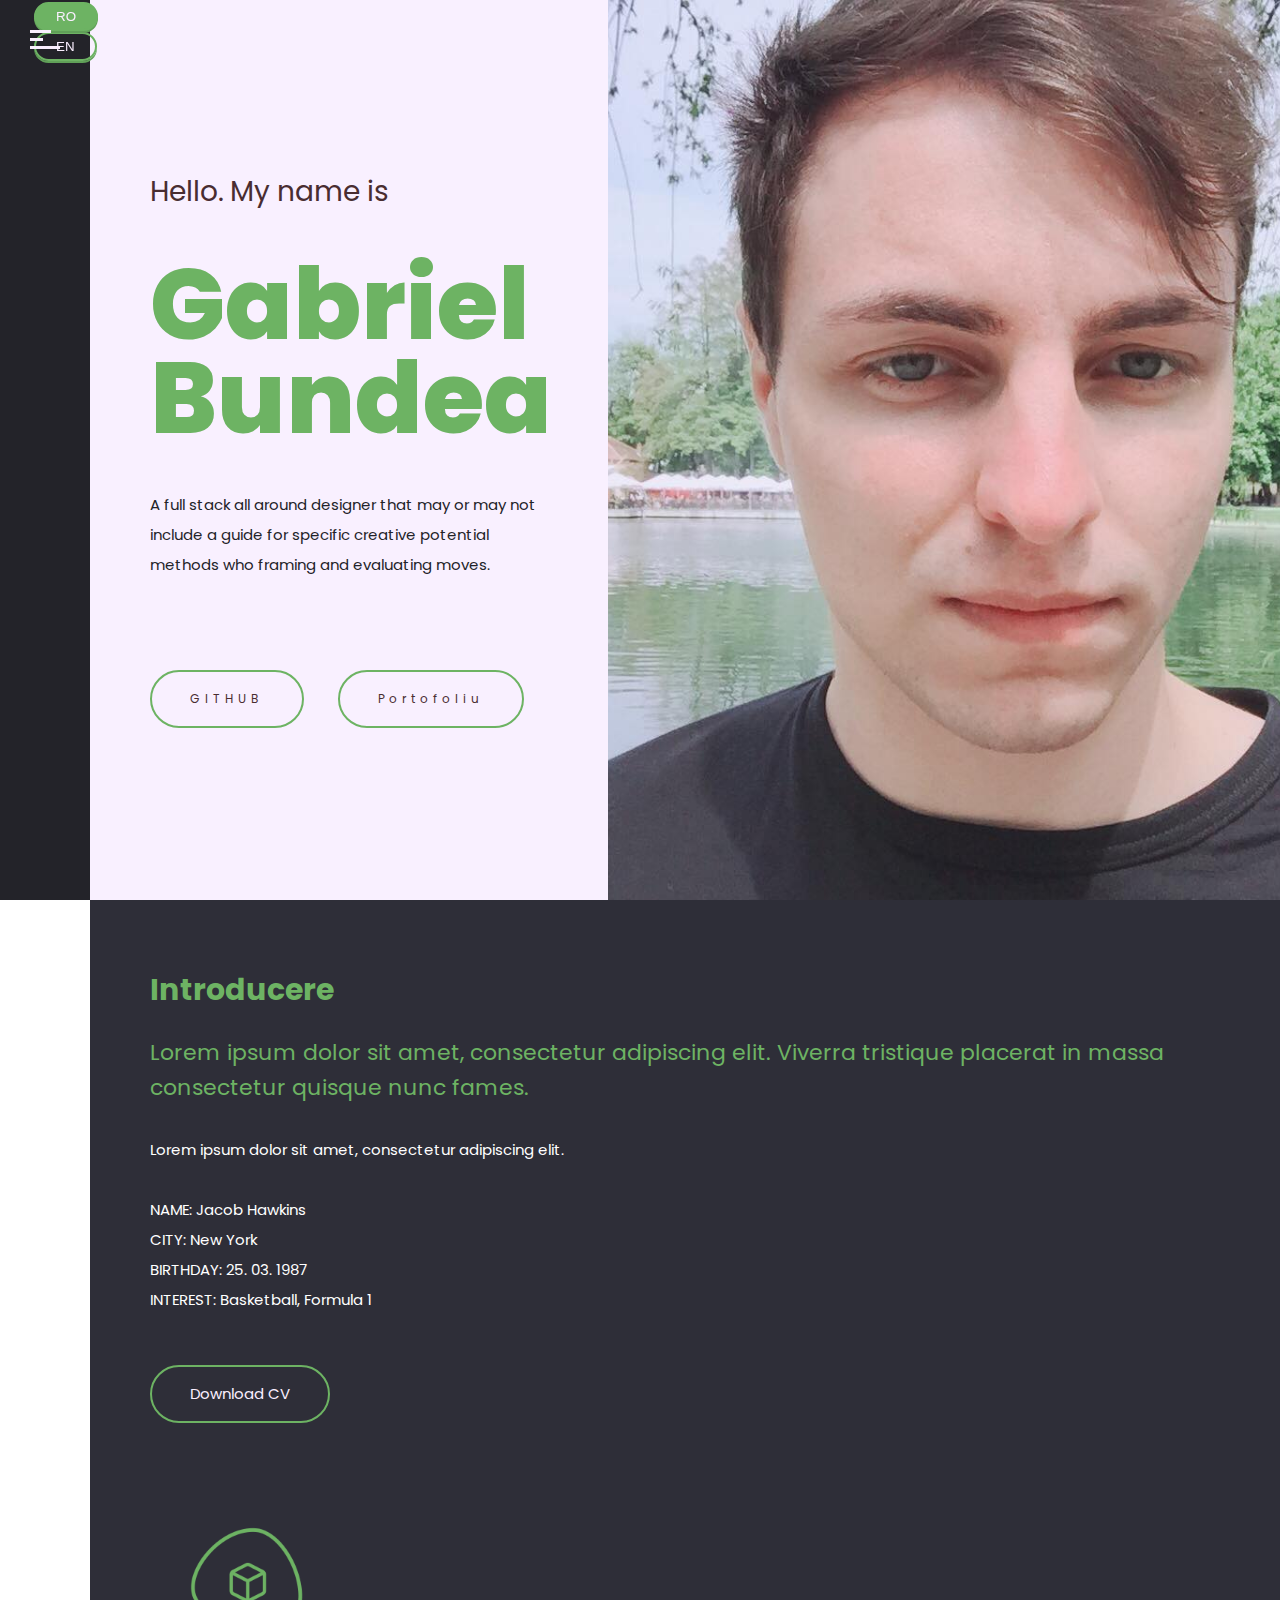
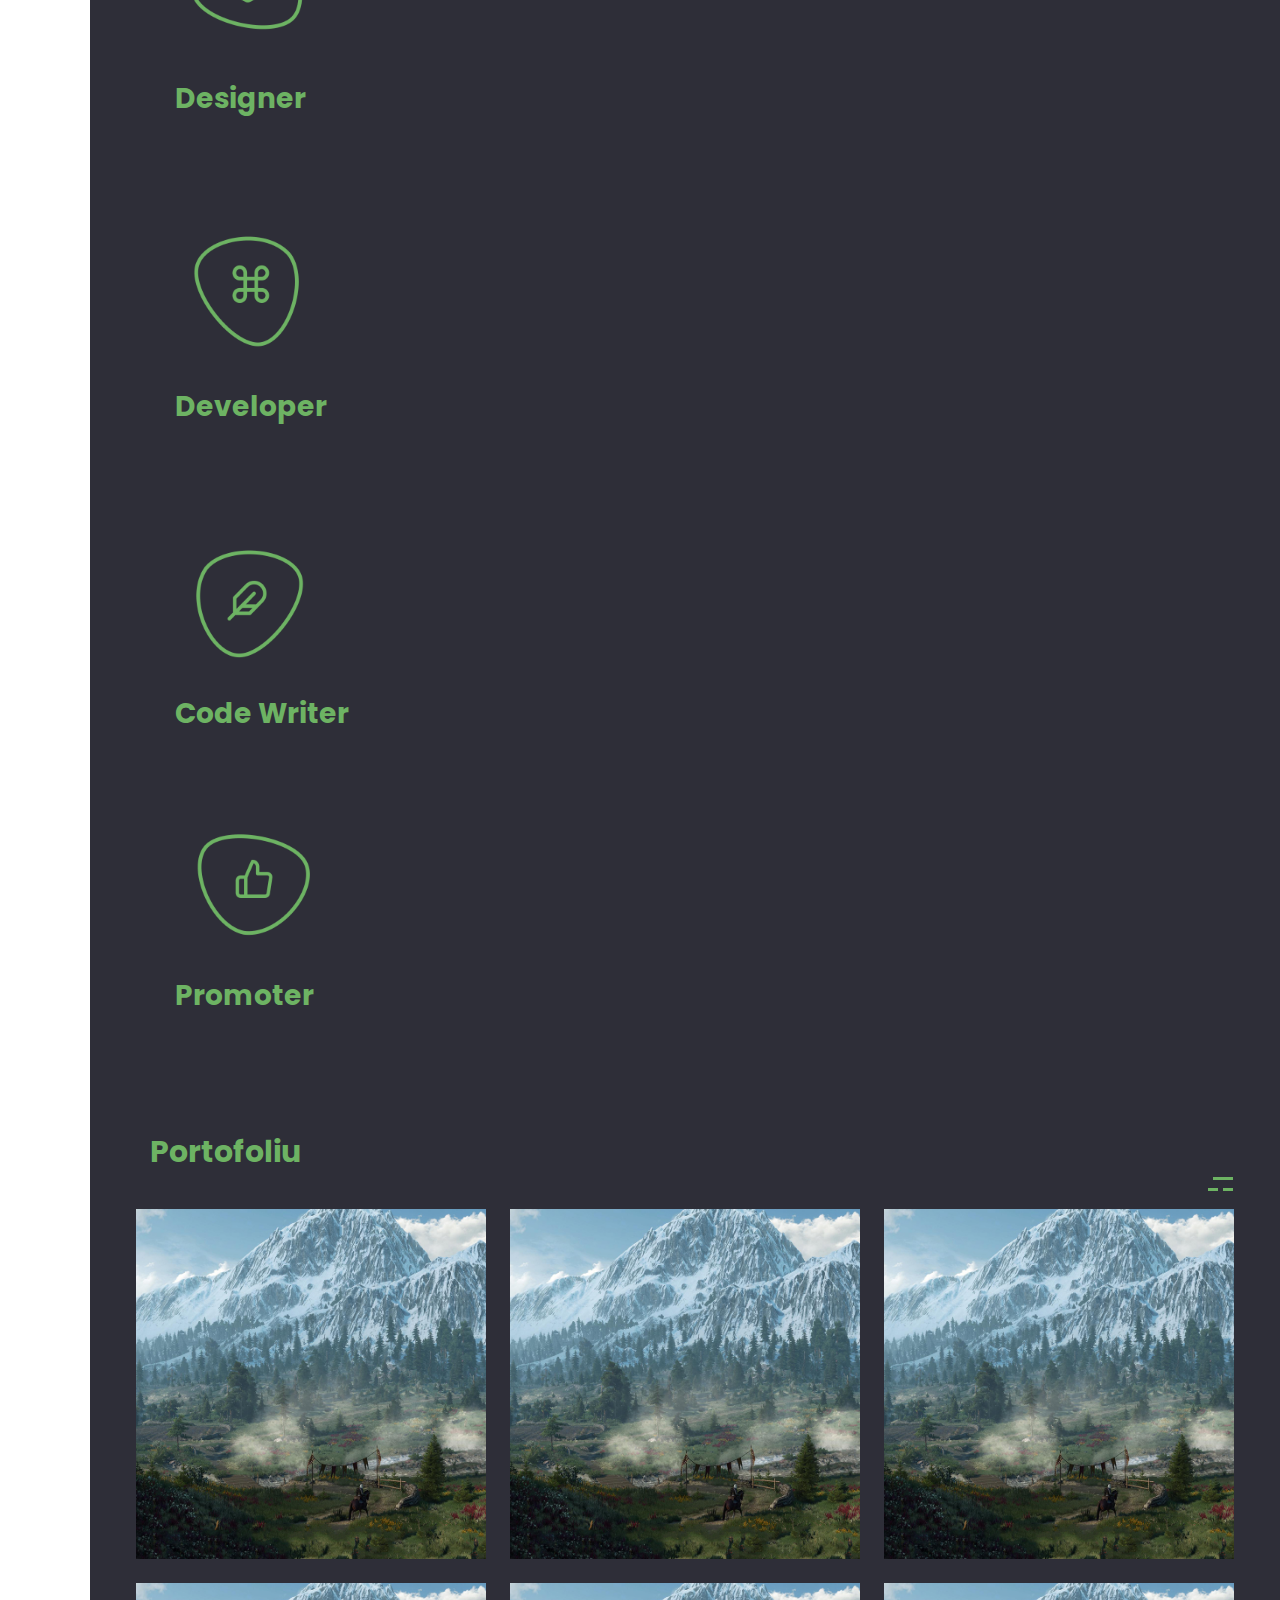
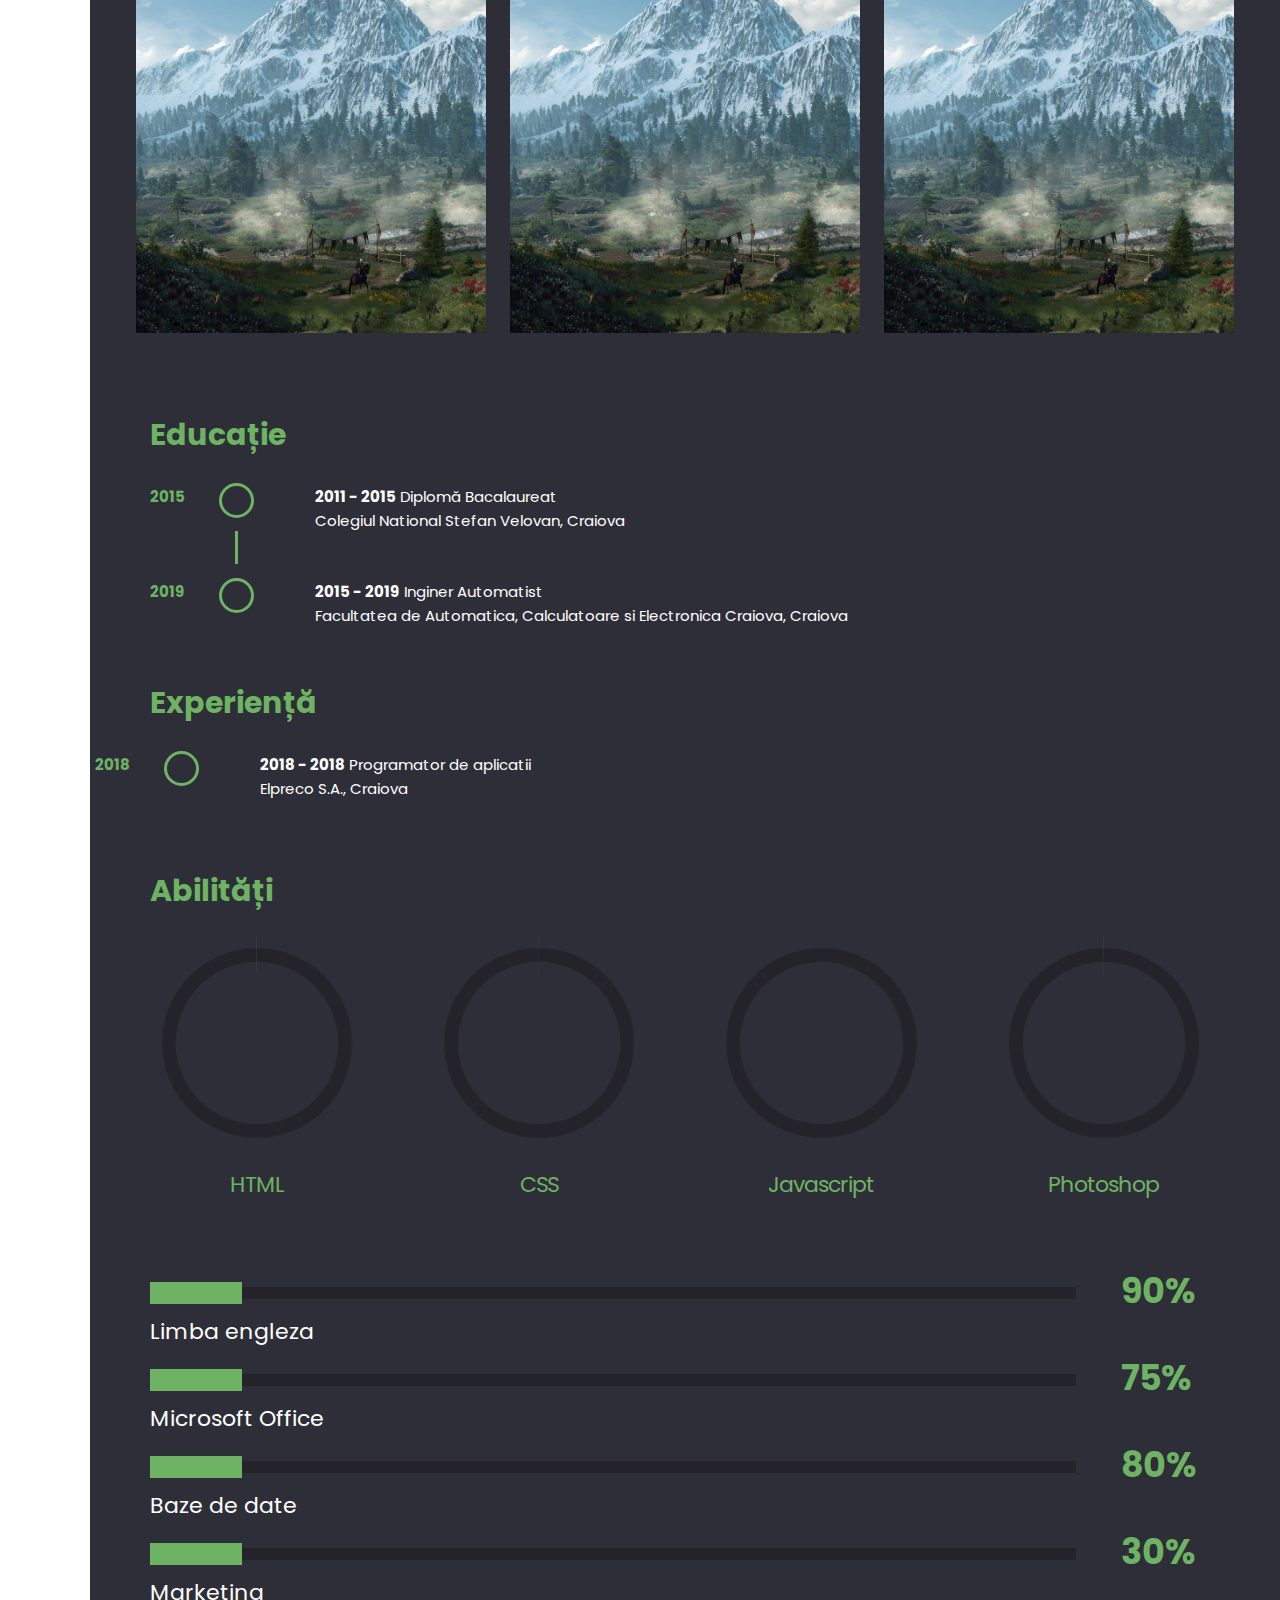
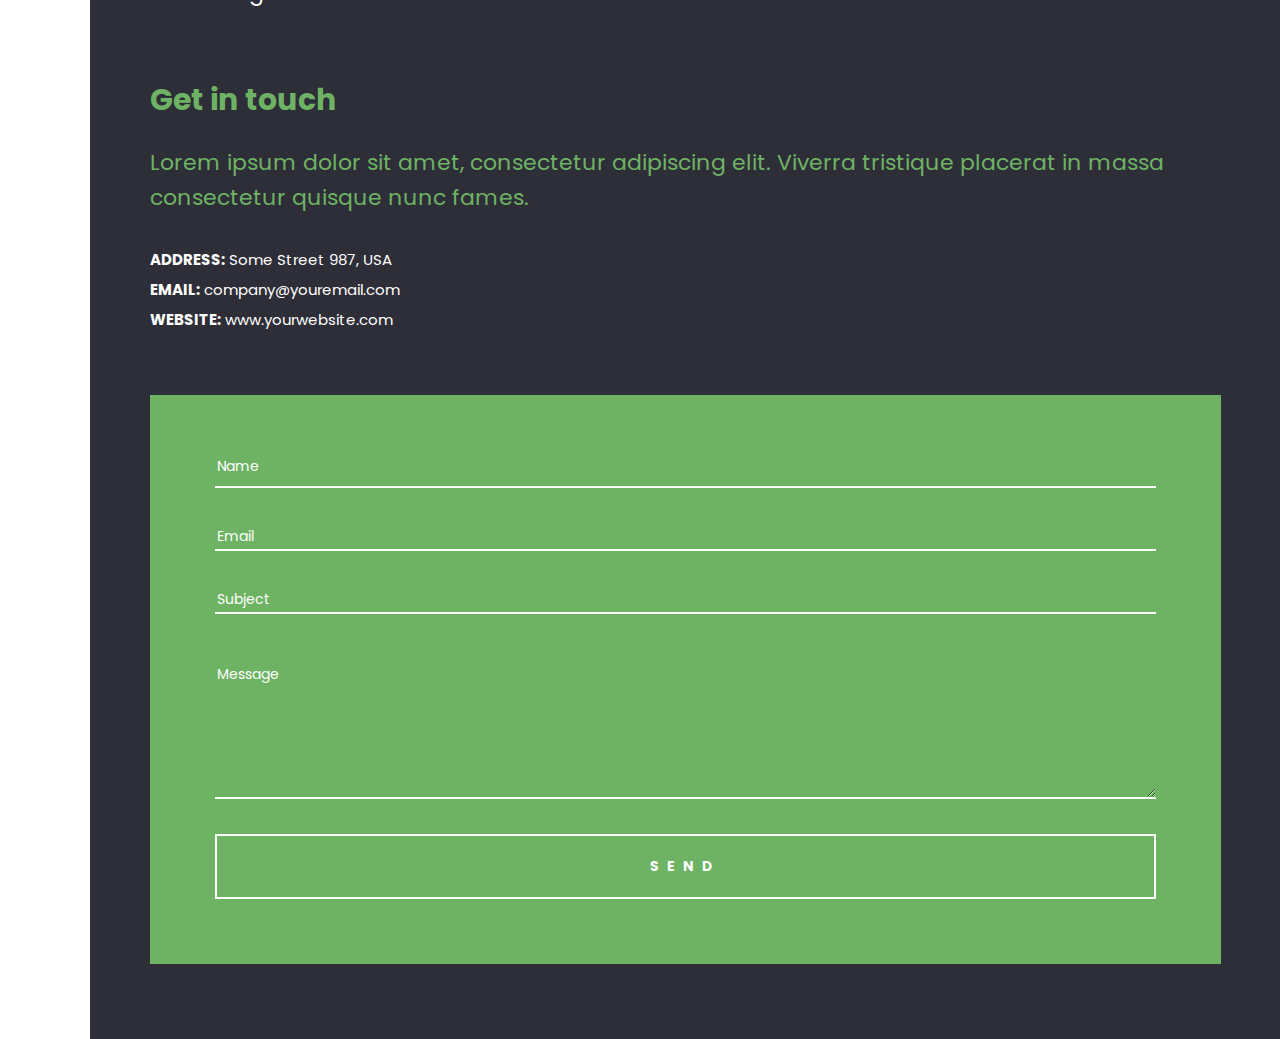
==== commit 89ca24e2: "language buttons" ====
--- a/index.html
+++ b/index.html
@@ -23,6 +23,8 @@
       <script src="js/html5.js"></script>
       <script src="js/respond.min.js"></script>
     <![endif]-->
+    
+  
   </head>
 
   <body>
@@ -49,16 +51,20 @@
               <div class="total-pages-num"></div>
             </div>
 
+            <!-- Language Buttons -->
+            <button id="ro" class="translate selected">RO</button>
+            <button id="en" class="translate">EN</button>
+            
             <div class="menu-holder">
               <div class="menu-wrapper relative">
                 <nav id="header-main-menu">
                   <ul class="main-menu sm sm-clean">
-                    <li><a href="#home">Acasa</a></li>
-                    <li><a href="#service">Introducere</a></li>
-                    <li><a href="#portfolio">Portofoliu</a></li>
-                    <li><a href="#resume">Experiență</a></li>
-                    <li><a href="#skills">Abilități</a></li>
-                    <li><a href="#contact">Contact</a></li>
+                    <li><a href="#home" class="lang" key="acasa">Acasa</a></li>
+                    <li><a href="#service" class="lang" key="introducere">Introducere</a></li>
+                    <li><a href="#portfolio" class="lang" key="portofoliu">Portofoliu</a></li>
+                    <li><a href="#resume" class="lang" key="experienta">Experiență</a></li>
+                    <li><a href="#skills" class="lang" key="abilitati">Abilități</a></li>
+                    <li><a href="#contact" class="lang" key="contact">Contact</a></li>
                   </ul>
                 </nav>
               </div>
@@ -66,12 +72,12 @@
 
             <div class="my-info-wrapper">
               <div class="my-info">
-                <p class="my-info-title">NUME</p>
+                <p class="my-info-title lang" key="nume">NUME</p>
                 <p class="my-info-content">Gabriel Bundea</p>
               </div>
 
               <div class="my-info">
-                <p class="my-info-title">ROL</p>
+                <p class="my-info-title lang" key="rol">ROL</p>
                 <p class="my-info-content">Web Designer</p>
               </div>
 
@@ -81,7 +87,7 @@
               </div>
 
               <div class="my-info">
-                <p class="my-info-title">TELEFON</p>
+                <p class="my-info-title lang" key="telefon">TELEFON</p>
                 <p class="my-info-content">+40722386695</p>
               </div>
 
@@ -107,9 +113,9 @@
           <div id="home" class="section full-width-section">
             <div class="section-wrapper block">
               <div class="home-left-part">
-                <p class="site-des">Hello. My name is</p>
+                <p class="site-des lang" key="site-des">Hello. My name is</p>
                 <h1 class="entry-title">Gabriel Bundea</h1>
-                <p class="site-info" style="color: #232329;">
+                <p class="site-info lang" style="color: #232329;" key="site-info">
                   A full stack all around designer that may or may not include a
                   guide for specific creative potential methods who framing and
                   evaluating moves.
@@ -568,5 +574,58 @@
     <script src="js/owl.carousel.min.js"></script>
     <script src="js/circle-progress.min.js"></script>
     <script src="js/main.js"></script>
+    <script type="text/javascript">
+      var arrLang = {
+        'ro': {
+          // Meniu Romana
+          'acasa': 'Acasă',
+          'introducere': 'Introducere',
+          'portofoliu': 'Portofoliu',
+          'experienta': 'Experiență',
+          'abilitati': 'Abilități',
+          'contact': 'Contact',
+          // Informatiile mele
+          'nume': 'NUME',
+          'rol': 'ROL',
+          'telefon': 'TELEFON',
+          // Site des , site info
+          'site-des': 'Buna. Numele meu este',
+          'site-info': 'Un stack complet în jurul proiectantului care poate sau nu include un ghid pentru metodele creative potențiale specifice care încadrează și evaluează.', 
+        },
+        'en': {
+          // Meniu Engleza
+          'acasa': 'Home',
+          'introducere': 'Introduce',
+          'portofoliu': 'Portfolio',
+          'experienta': 'Experience',
+          'abilitati': 'Skills',
+          'contact': 'Contact',
+          // Informatiile mele
+          'nume': 'NAME',
+          'rol': 'ROLE',
+          'telefon': 'PHONE',
+          // Site des , site info
+          'site-des': 'Hello. My name is',
+          'site-info': 'A full stack all around designer that may or may not include a guide for specific creative potential methods who framing and evaluating moves.',
+        }
+      };
+  
+      // Process translation
+      $(function() {
+        $('.translate').click(function() {
+          var lang = $(this).attr('id');
+  
+          $('.lang').each(function(index, item) {
+            $(this).text(arrLang[lang][$(this).attr('key')]);
+          });
+        });
+      });
+
+    // Active button
+      $('button').on('click', function(){
+    $('button').removeClass('selected');
+    $(this).addClass('selected');
+});
+    </script>
   </body>
 </html>
--- a/style.css
+++ b/style.css
@@ -50,6 +50,10 @@
     color: #fff;
     background-color: #fff;
     overflow-x: hidden;
+    -webkit-user-select: none;
+  -moz-user-select: none;
+  -ms-user-select: none;
+  user-select: none;
 }
 
 body a {
@@ -125,6 +129,38 @@
     background-color: #6db363;
 }
 
+/* Translate Buttons */
+
+.translate {
+    display: inline-block;
+    color: #faefff;
+    border: 2px solid #6db363;
+    background-color: transparent;
+    text-align: center;
+    padding: 5px 20px;
+    cursor: pointer;
+    vertical-align: middle;
+    text-decoration: none;
+    border-radius: 50px;
+    transition: all .2s linear;
+    outline: transparent;
+    box-shadow: 0 2px #60a058;
+    
+}
+
+.translate:hover{
+    color: white;
+    background-color: #6db363;
+    
+    
+}
+
+
+button.selected{
+    background-color: #6db363;
+    transform: translateY(1px);
+
+  }
 
 /* ===================================
     3. Left Part Content (Sidebar) CSS
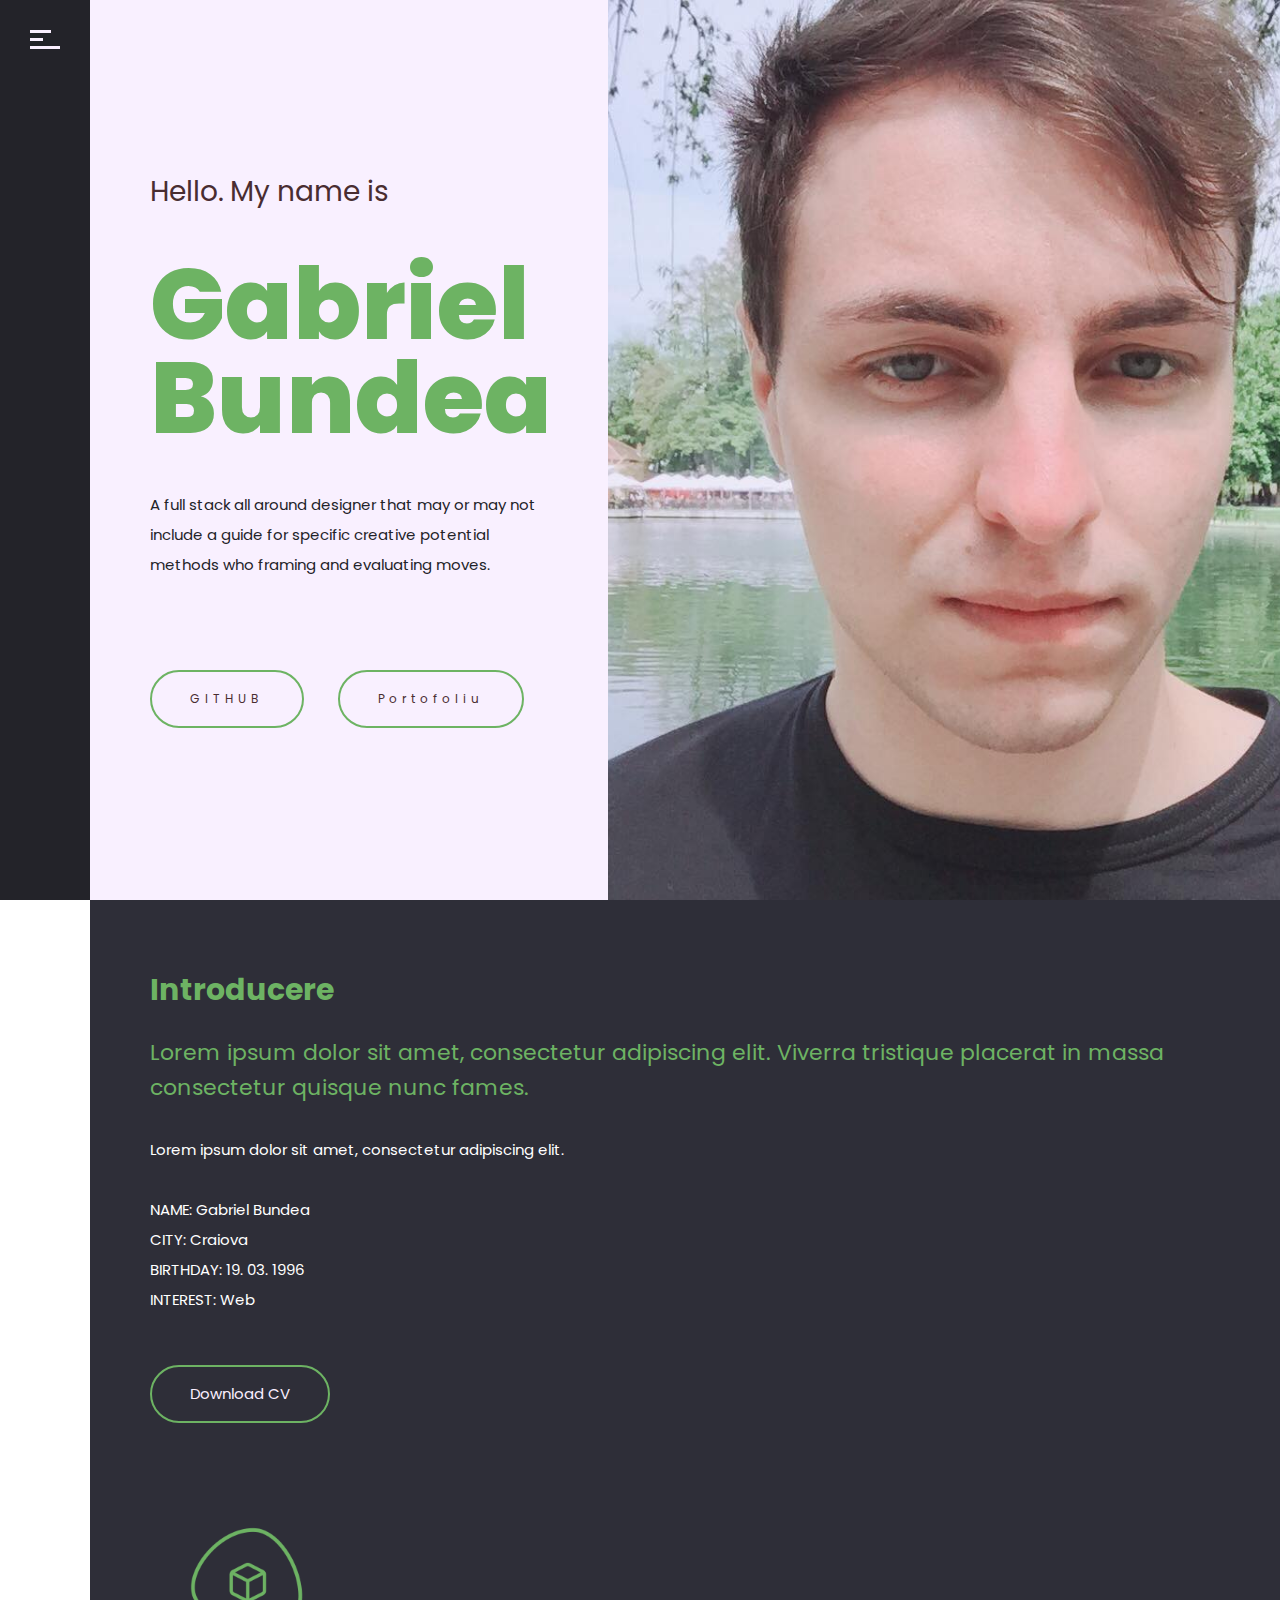
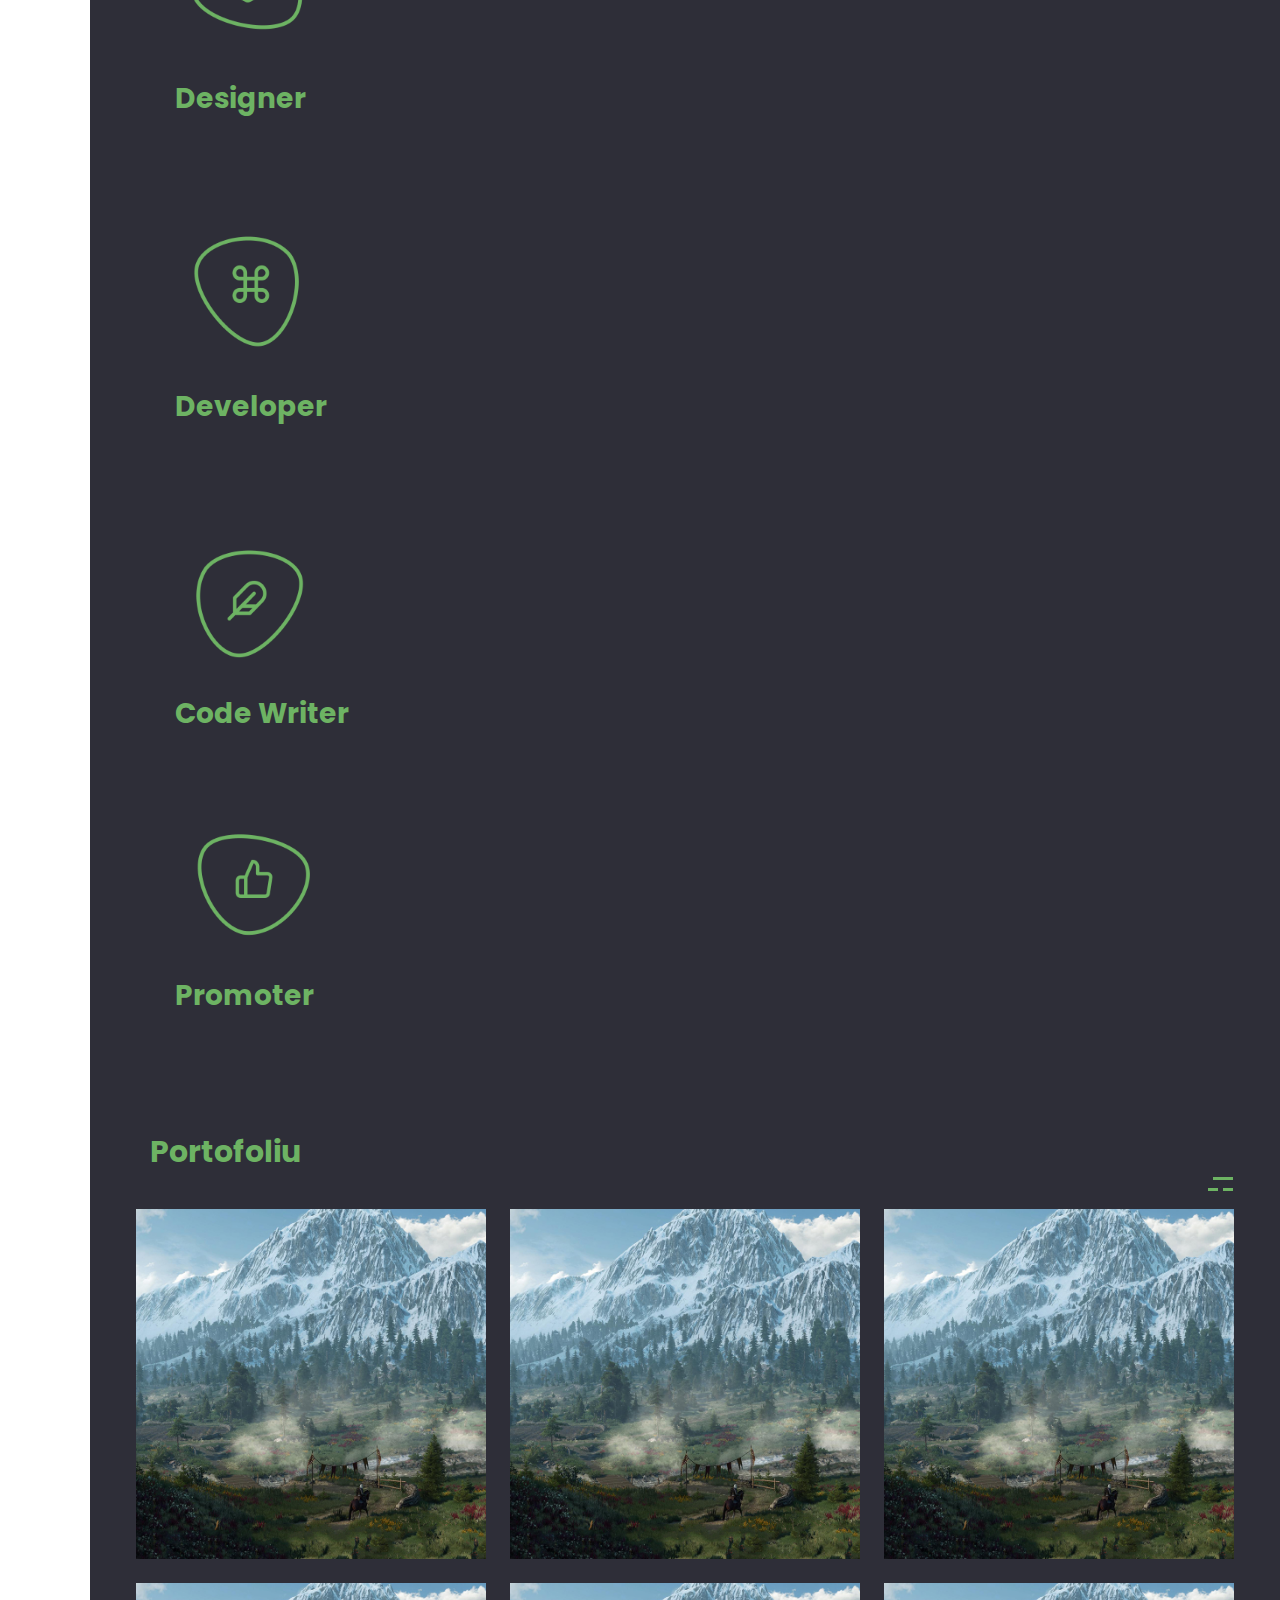
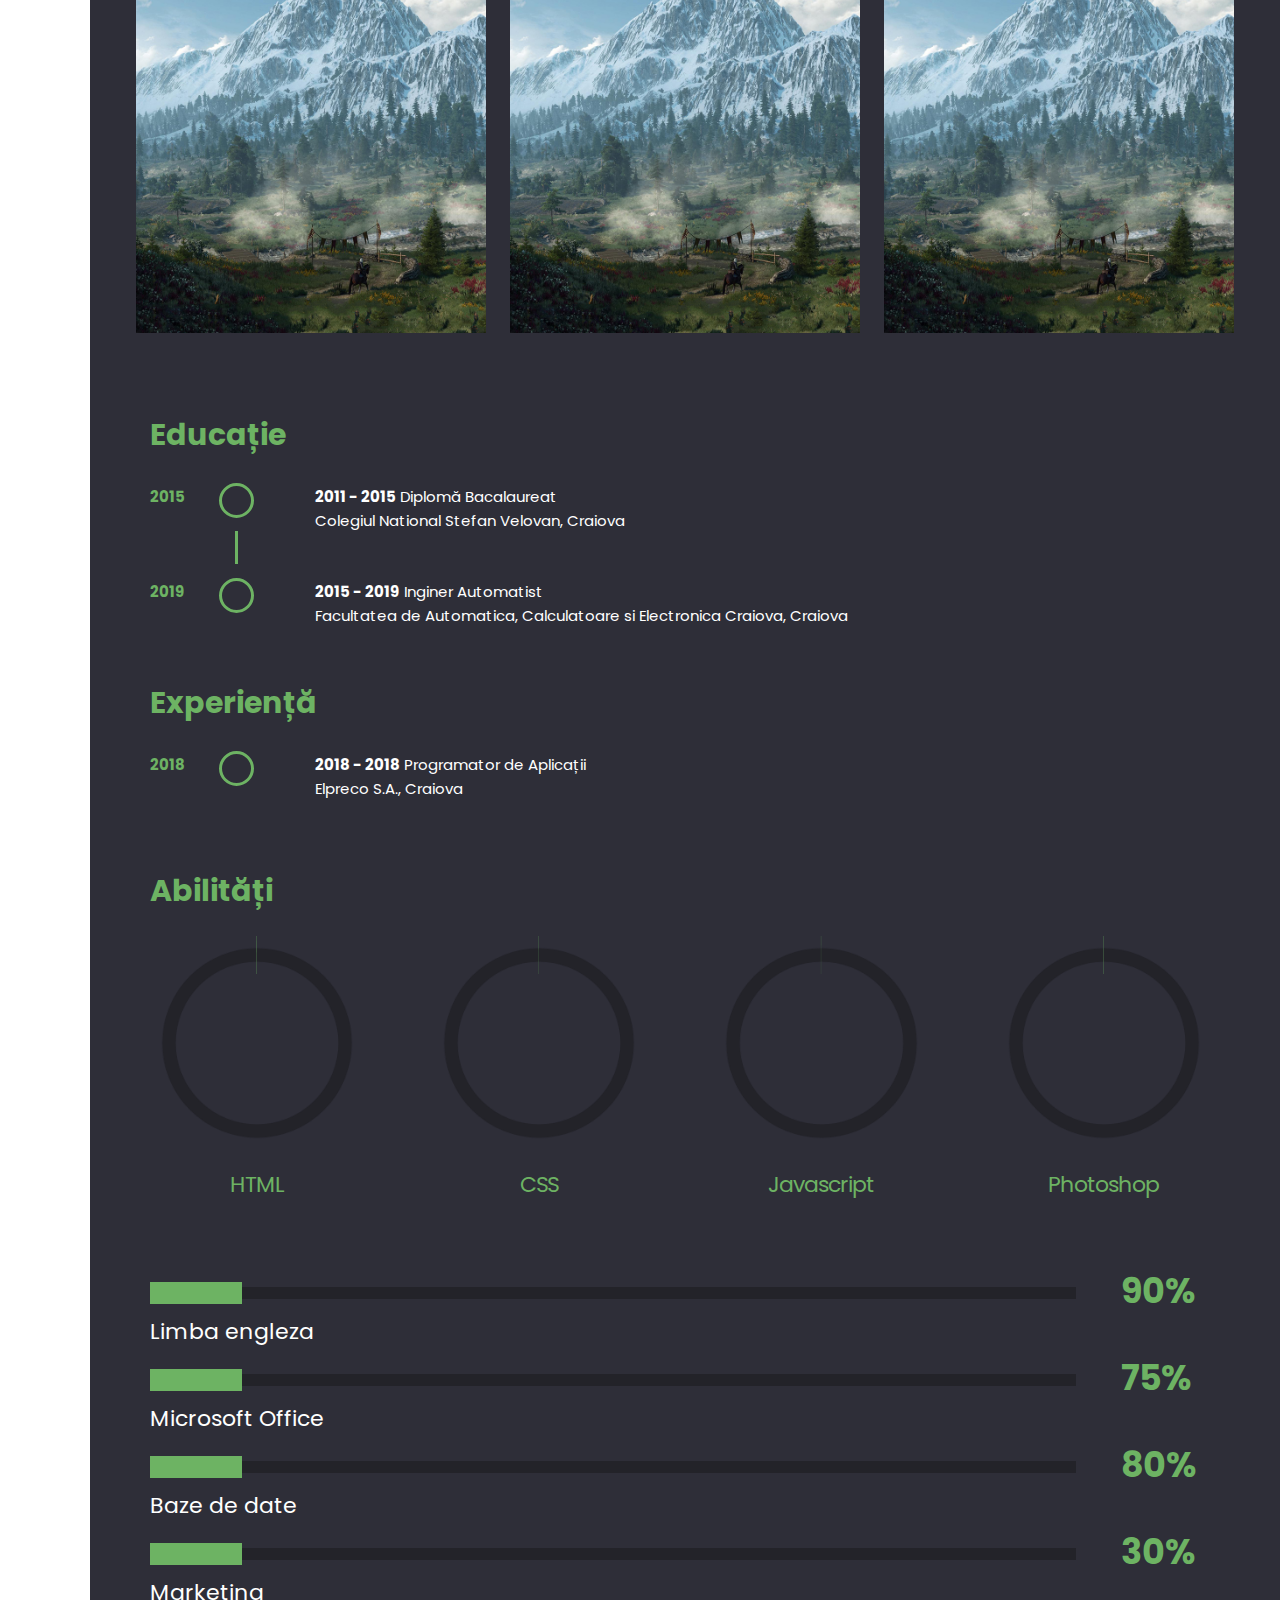
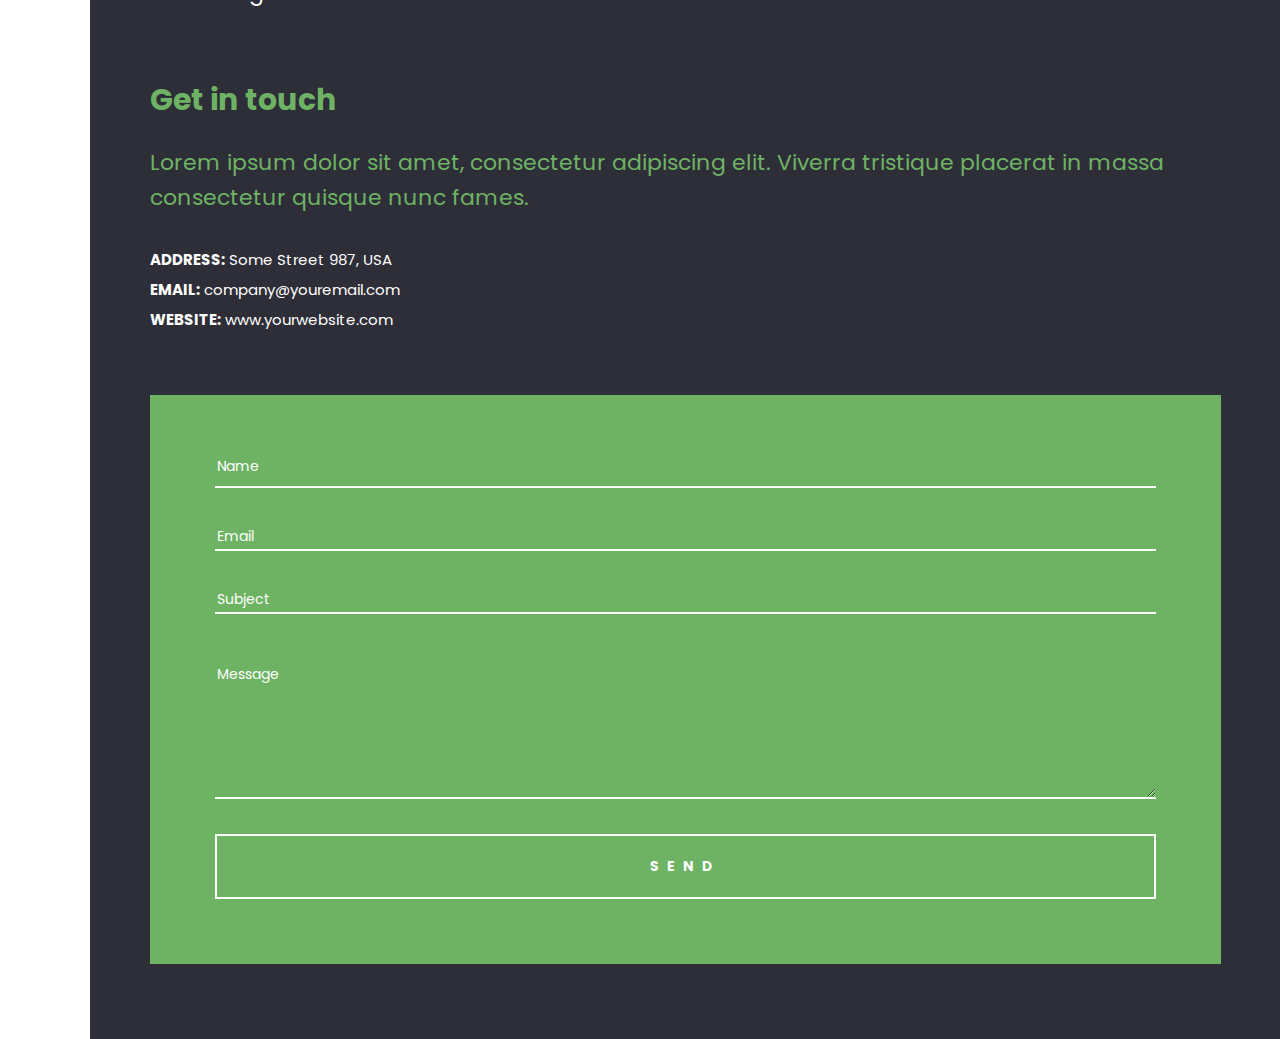
==== commit a8a1a2b4: "fixed content low rez" ====
--- a/index.html
+++ b/index.html
@@ -50,10 +50,6 @@
               <div class="pagination-div"></div>
               <div class="total-pages-num"></div>
             </div>
-
-            <!-- Language Buttons -->
-            <button id="ro" class="translate selected">RO</button>
-            <button id="en" class="translate">EN</button>
             
             <div class="menu-holder">
               <div class="menu-wrapper relative">
@@ -65,11 +61,16 @@
                     <li><a href="#resume" class="lang" key="experienta">Experiență</a></li>
                     <li><a href="#skills" class="lang" key="abilitati">Abilități</a></li>
                     <li><a href="#contact" class="lang" key="contact">Contact</a></li>
+                    
                   </ul>
                 </nav>
               </div>
             </div>
-
+            <div class="translate-div">
+              <!-- Language Buttons -->
+              <button id="ro" class="translate selected">RO</button>
+              <button id="en" class="translate">EN</button>
+            </div>
             <div class="my-info-wrapper">
               <div class="my-info">
                 <p class="my-info-title lang" key="nume">NUME</p>
@@ -90,7 +91,6 @@
                 <p class="my-info-title lang" key="telefon">TELEFON</p>
                 <p class="my-info-content">+40722386695</p>
               </div>
-
                 <img style="-webkit-user-drag: none;"
                 class="my-info-signature"
                 src="images/signature.png"
@@ -98,7 +98,6 @@
               />
               
             </div>
-
             <div class="big-num">
               <div class="current-big-num">01</div>
               <div class="icon-scroll"></div>
@@ -110,6 +109,7 @@
       <div class="content-right">
         <div class="content-right-wrapper">
           <!-- Home Section -->
+          
           <div id="home" class="section full-width-section">
             <div class="section-wrapper block">
               <div class="home-left-part">
@@ -146,10 +146,10 @@
                       Lorem ipsum dolor sit amet, consectetur adipiscing elit.
                     </p>
                     <p>
-                      NAME: Jacob Hawkins <br />
-                      CITY: New York <br />
-                      BIRTHDAY: 25. 03. 1987 <br />
-                      INTEREST: Basketball, Formula 1
+                      NAME: Gabriel Bundea <br />
+                      CITY: Craiova <br />
+                      BIRTHDAY: 19. 03. 1996 <br />
+                      INTEREST: Web
                     </p>
 
                     <div class="button-group-wrapper">
@@ -334,7 +334,7 @@
             <div class="section-wrapper block">
               <div class="content-1300">
                 <div class="row">
-                  <div class="one-half width-55">
+                  <div class="one-half width-50">
                     <h2 class="entry-title section-title">Educație</h2>
 
                     <ul class="timeline-holder">
@@ -358,18 +358,20 @@
                       </li>
                     </ul>
                   </div>
-
-                  <div class="one-half width-40 last">
+                  
+                  <div class="one-half width-50 last">
                     <h2 class="entry-title section-title">Experiență</h2>
-                    <p class="section-info"></p>
-                    <li class="timeline-event">
-                      <span class="timeline-circle"></span>
-                      <div class="timeline-event-content">
-                        <b>2018 - 2018</b> Programator de aplicatii <br />
-                        Elpreco S.A., Craiova
-                      </div>
-                      <div class="timeline-event-date">2018</div>
-                    </li>
+                    <ul class="timeline-holder">
+                      <li class="timeline-event">
+                        <span class="timeline-circle"></span>
+                        <div class="timeline-event-content">
+                          <b>2018 - 2018</b> Programator de Aplicații <br />
+                          Elpreco S.A., Craiova
+                        </div>
+                        <div class="timeline-event-date">2018</div>
+                      </li>
+                      </ul>
+                    
 
                     <!-- <img class="my-signature" src="images/signature2.png" alt="">                                         -->
                   </div>
@@ -589,7 +591,7 @@
           'rol': 'ROL',
           'telefon': 'TELEFON',
           // Site des , site info
-          'site-des': 'Buna. Numele meu este',
+          'site-des': 'Salutare. Numele meu este',
           'site-info': 'Un stack complet în jurul proiectantului care poate sau nu include un ghid pentru metodele creative potențiale specifice care încadrează și evaluează.', 
         },
         'en': {
--- a/style.css
+++ b/style.css
@@ -82,6 +82,7 @@
     height: 100%;
     z-index: 99999;
     background-color: #232329;
+    
 }
 
 .doc-loader img {
@@ -132,9 +133,11 @@
 /* Translate Buttons */
 
 .translate {
+    z-index: 2;
+    position: relative;
     display: inline-block;
     color: #faefff;
-    border: 2px solid #6db363;
+    border: 2px solid #60a058;
     background-color: transparent;
     text-align: center;
     padding: 5px 20px;
@@ -145,22 +148,29 @@
     transition: all .2s linear;
     outline: transparent;
     box-shadow: 0 2px #60a058;
-    
+    font-weight: bold;
+
 }
 
 .translate:hover{
     color: white;
-    background-color: #6db363;
+    background-color: #60a058;
     
     
 }
 
 
 button.selected{
-    background-color: #6db363;
+    background-color: #60a058;
     transform: translateY(1px);
 
   }
+
+  
+  /* 
+    ##Device = Tablets, Ipads (portrait)
+    ##Screen = B/w 768px to 1024px
+  */
 
 /* ===================================
     3. Left Part Content (Sidebar) CSS
@@ -279,7 +289,7 @@
 .top-pagination {
     position: relative;
     z-index: 2;
-    padding-top: 150px;
+    padding-top: 100px;
 }
 
 .top-pagination > div {
@@ -1295,6 +1305,7 @@
 .contact-form {
     padding: 65px;
     background-color: #6DB363;
+    
 }
 
 .contact-form p {
@@ -1511,6 +1522,7 @@
 
     .top-pagination,
     .my-info-wrapper,
+    .translate,
     .big-num {
         display: none;
     }
@@ -1582,6 +1594,16 @@
         float: right;
     }
 
+    .translate-div {
+        float: right;
+        padding-right: 20px;
+        margin-top: 10px;
+    }
+
+    .translate {
+        display: inline-block;
+        padding-right: 20px;
+    }
     .content-right {
         margin-left: 0;
         width: 100%;        
@@ -1639,9 +1661,9 @@
 
 @media screen and (max-height: 880px) {    
 
-    .big-num {
+    /* .big-num {
         display: none;
-    }
+    } */
 
 }
 
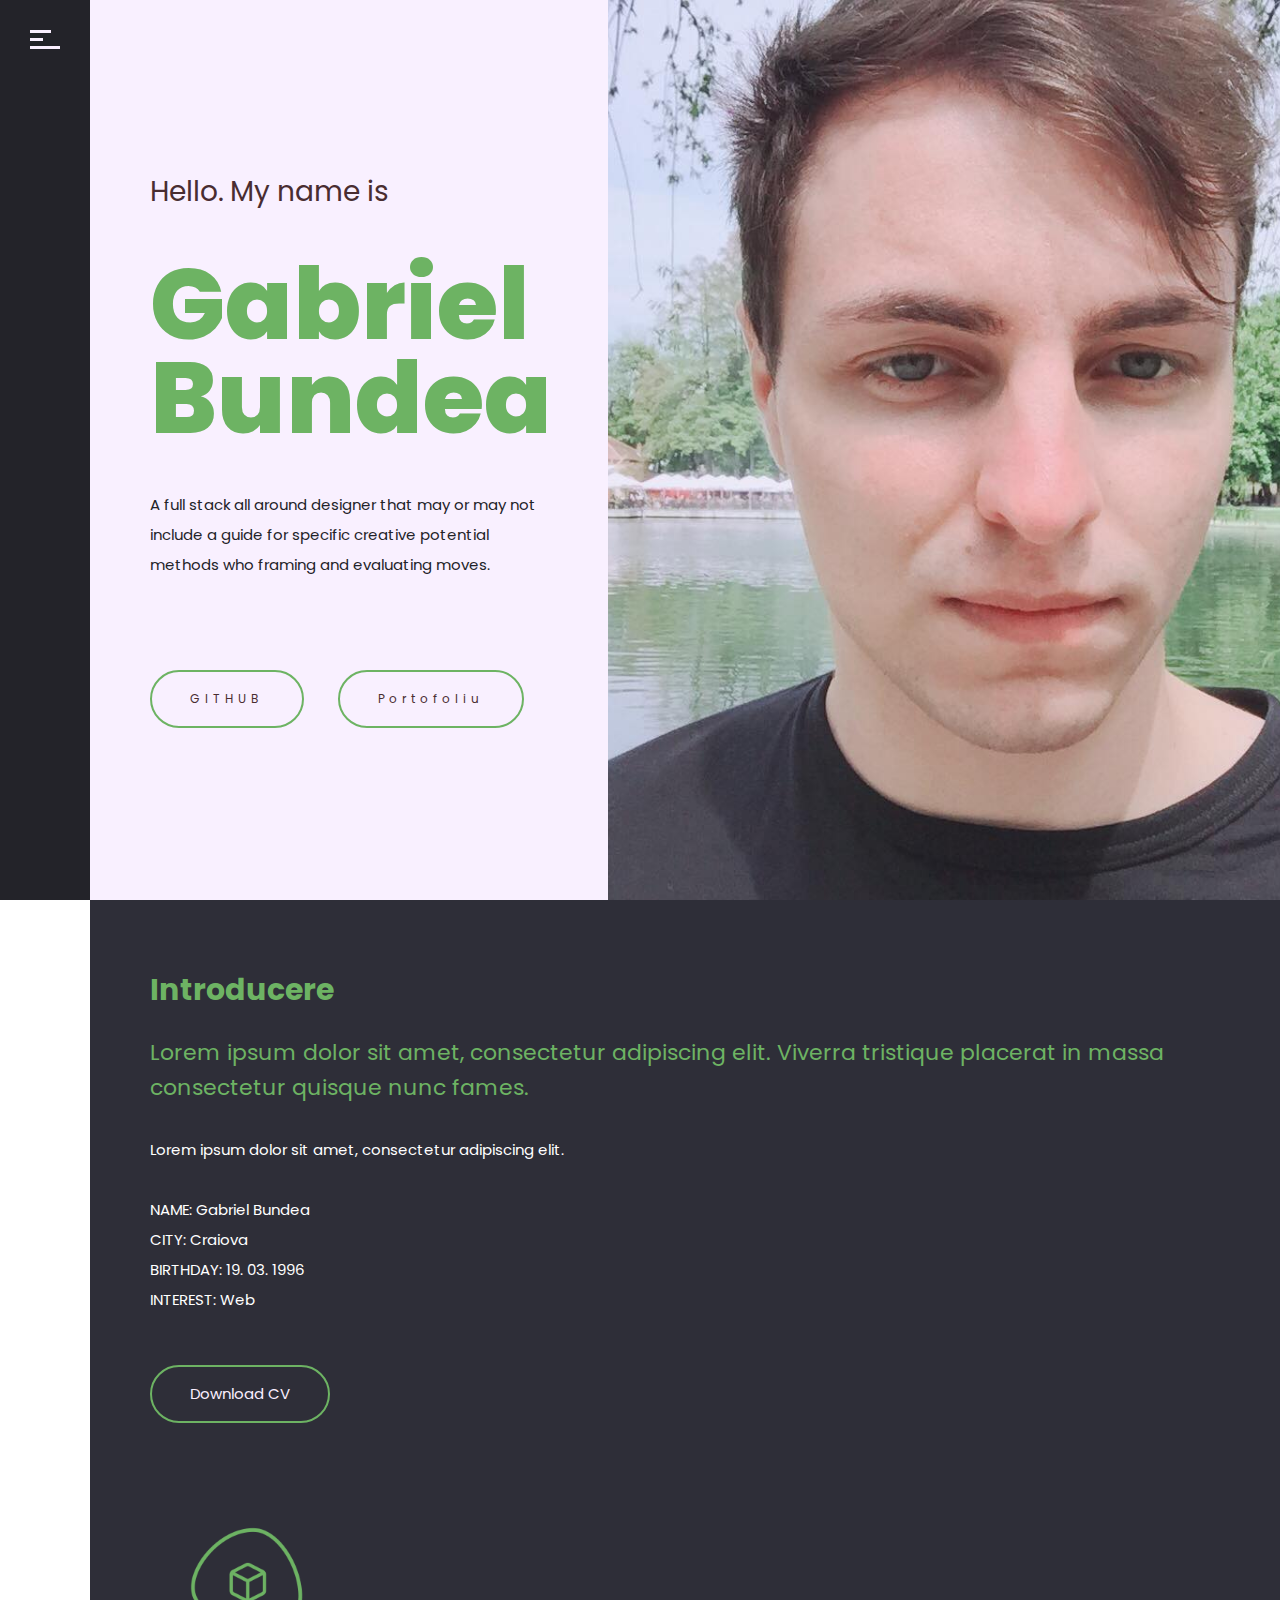
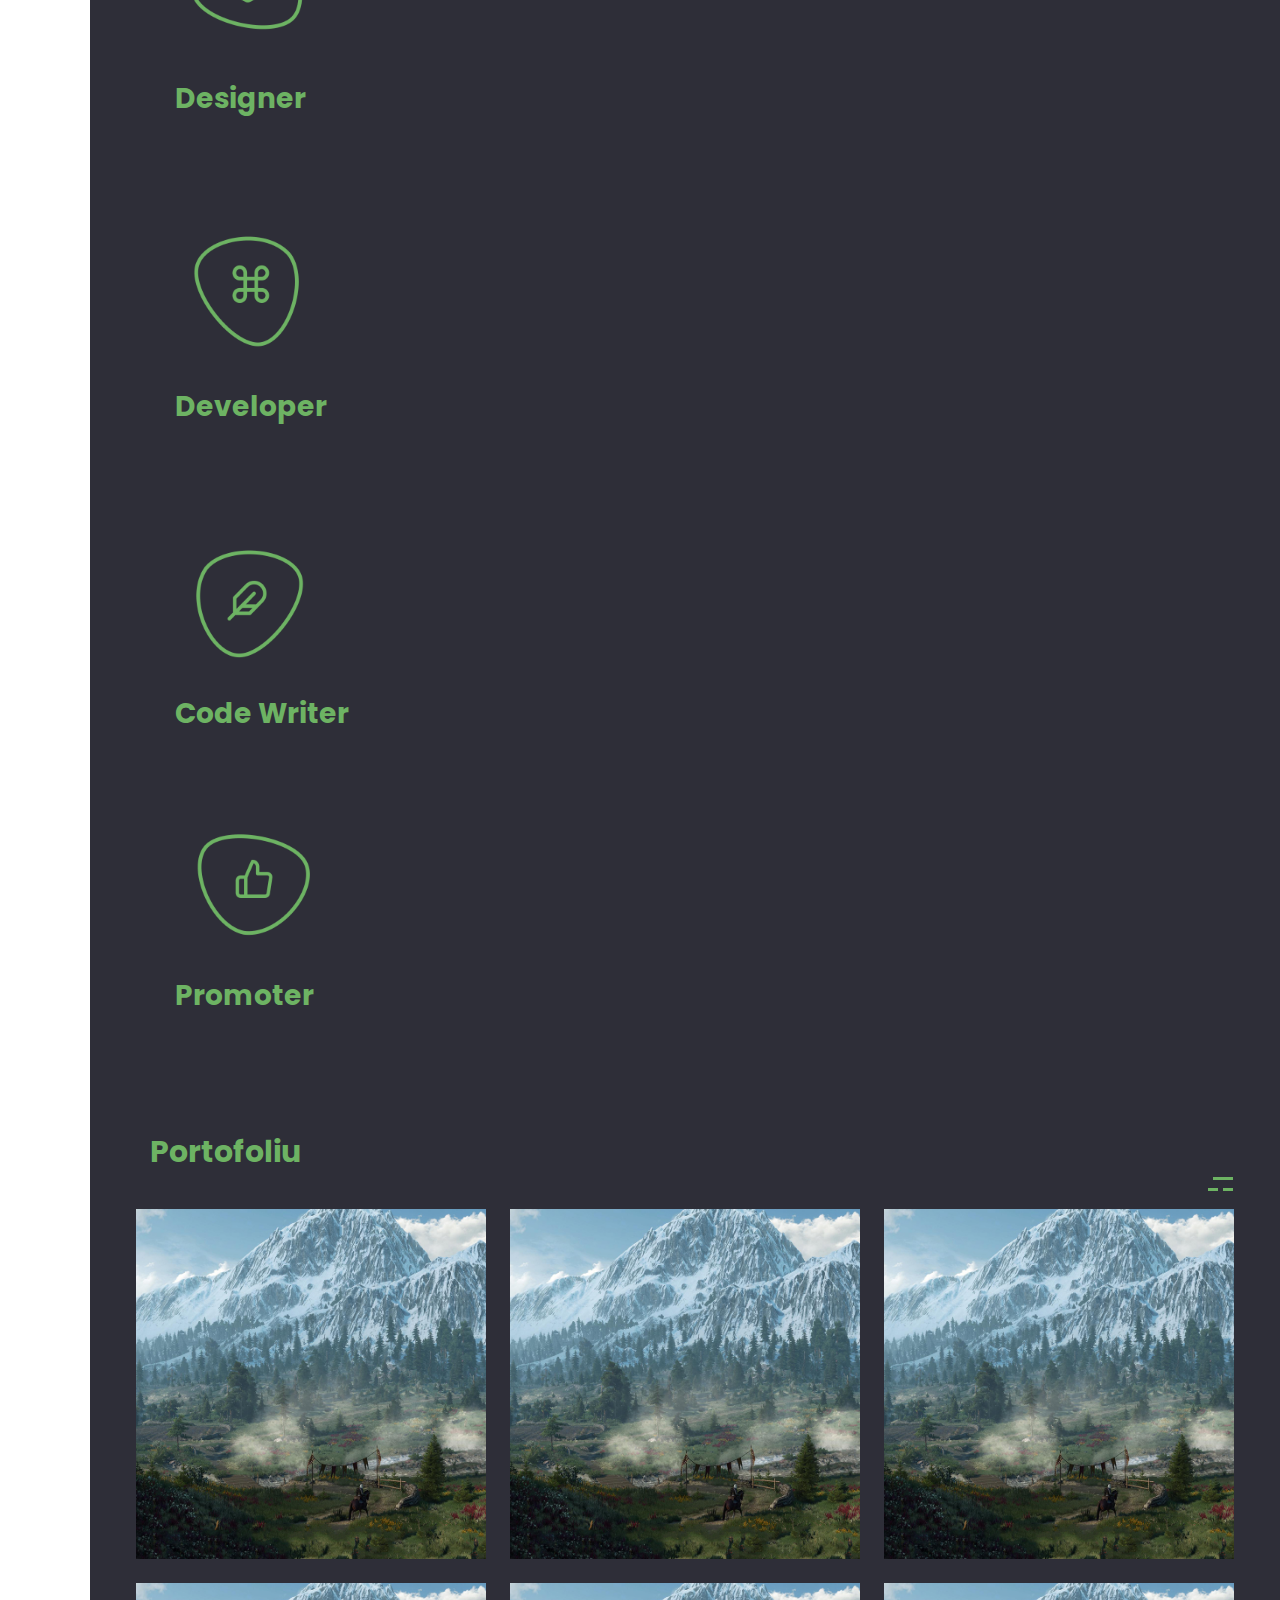
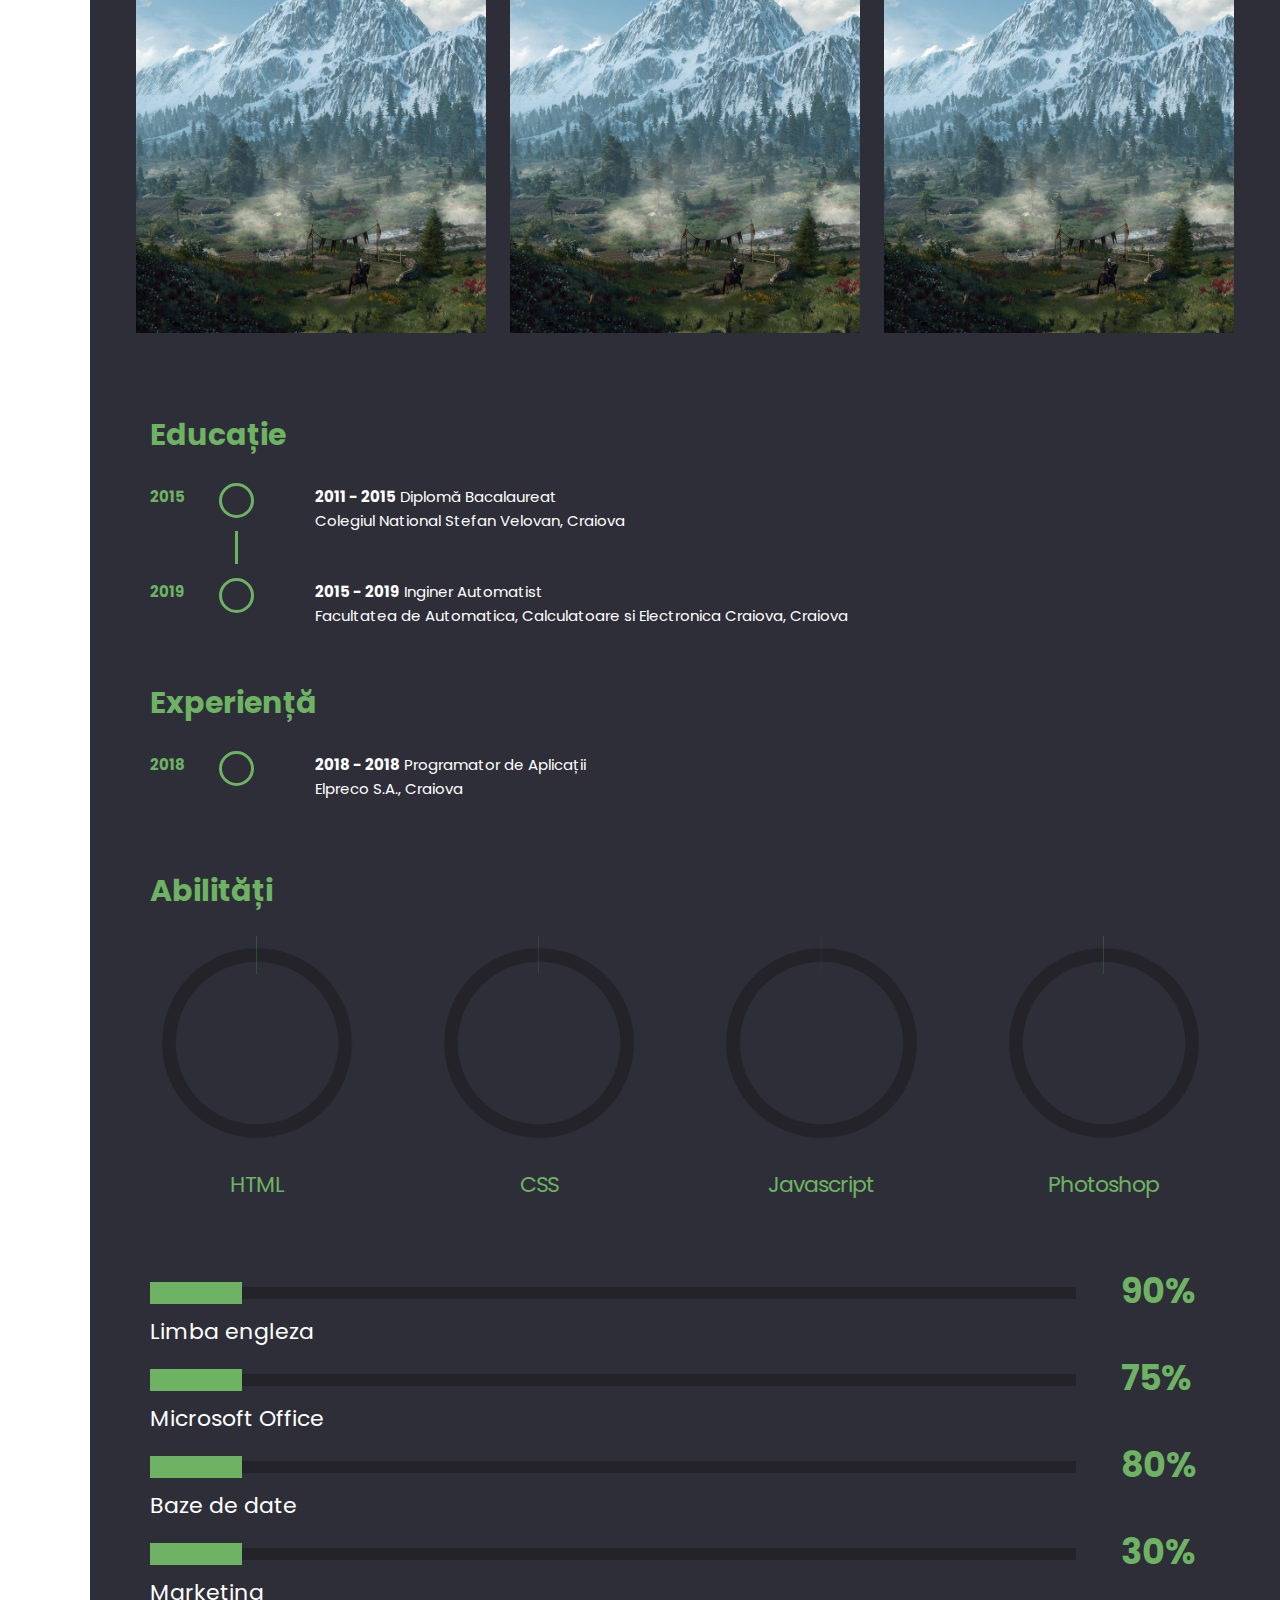
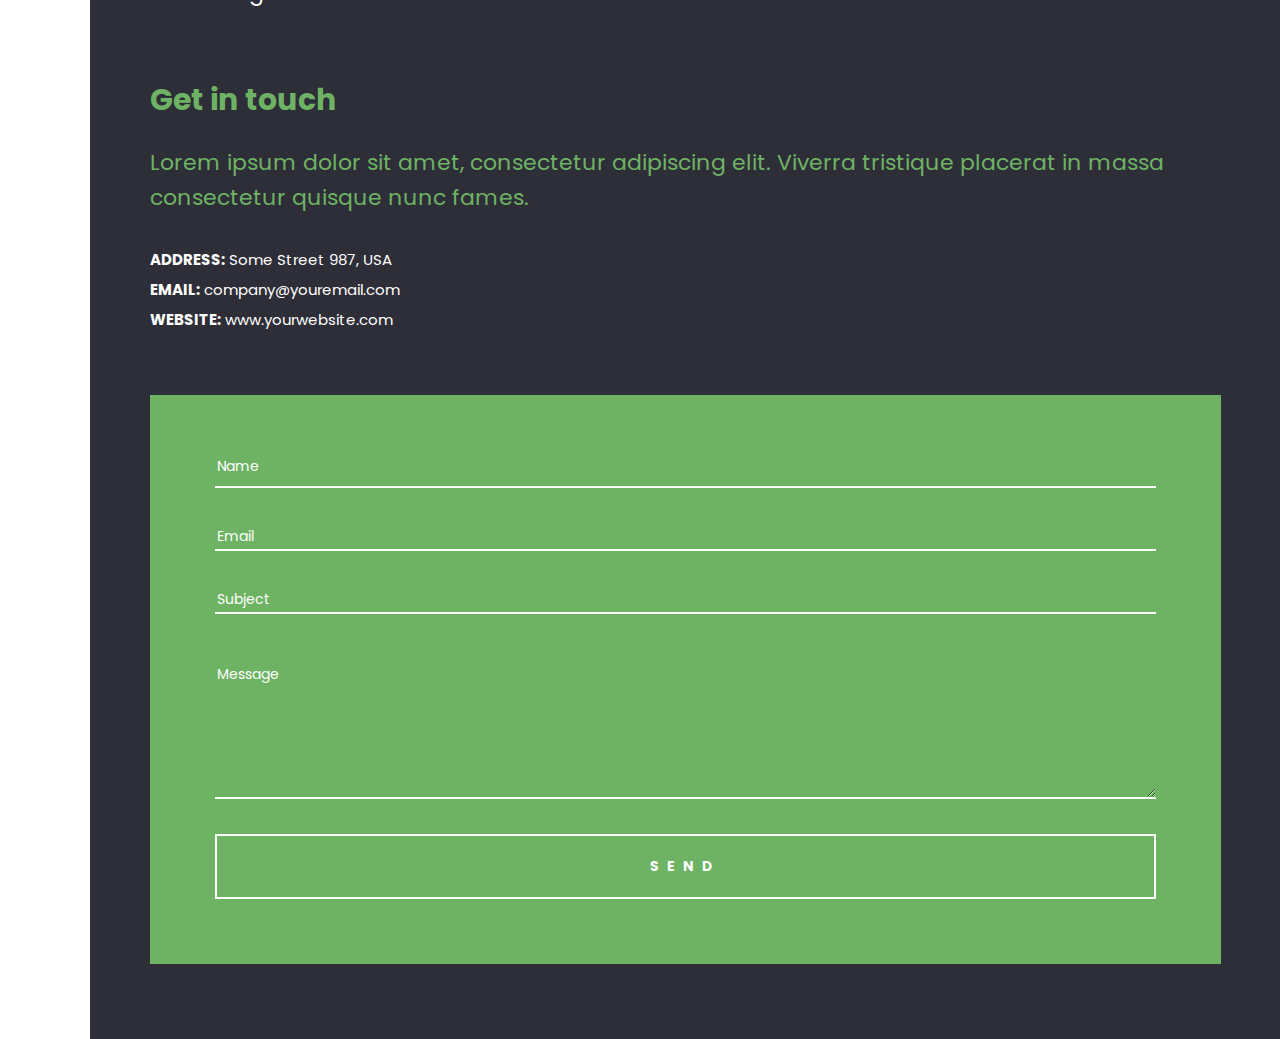
==== commit fc94a668: "contact form" ====
--- a/index.html
+++ b/index.html
@@ -522,6 +522,7 @@
                   </div>
 
                   <div class="one-half width-55 last">
+                    <form action="POST" data-netlify="true">
                     <div class="contact-form">
                       <p>
                         <input
@@ -557,6 +558,7 @@
                       <p class="contact-submit-holder">
                         <input type="submit" value="SEND" />
                       </p>
+                      </form>
                     </div>
                   </div>
                 </div>
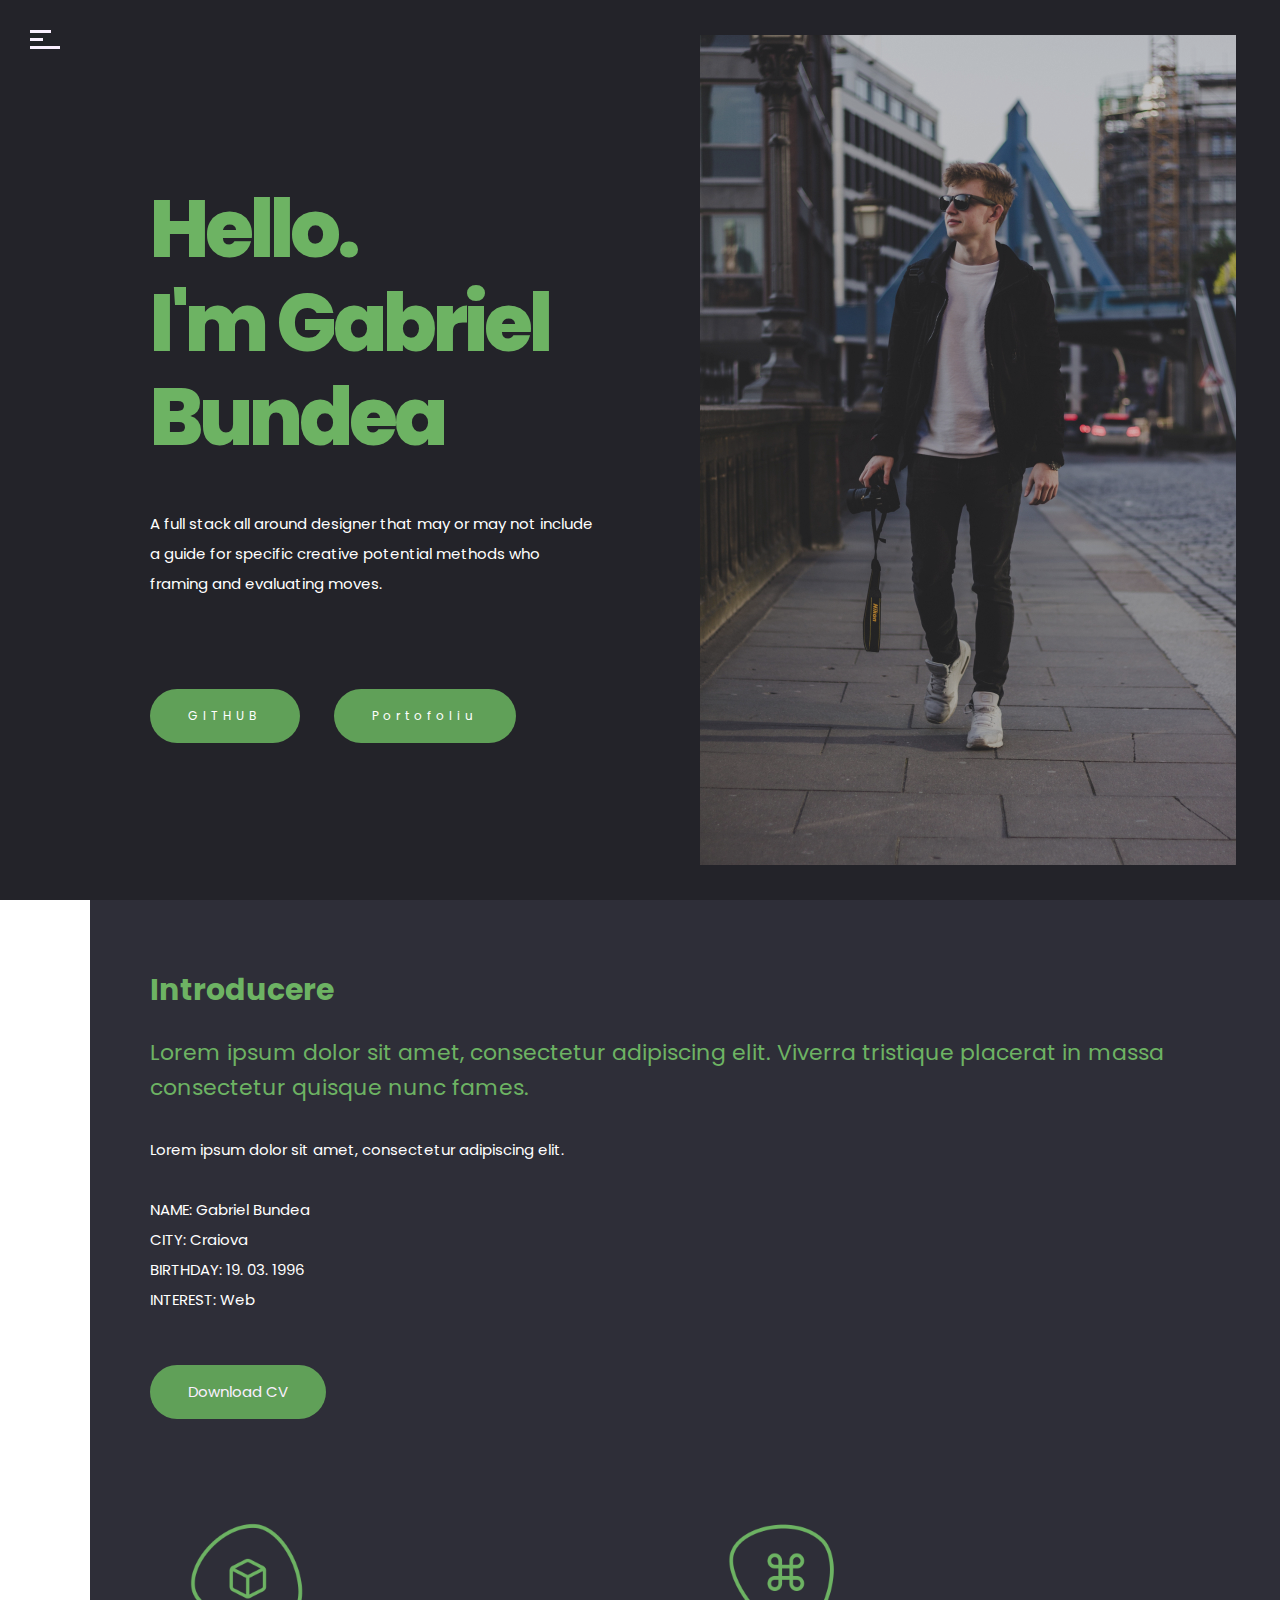
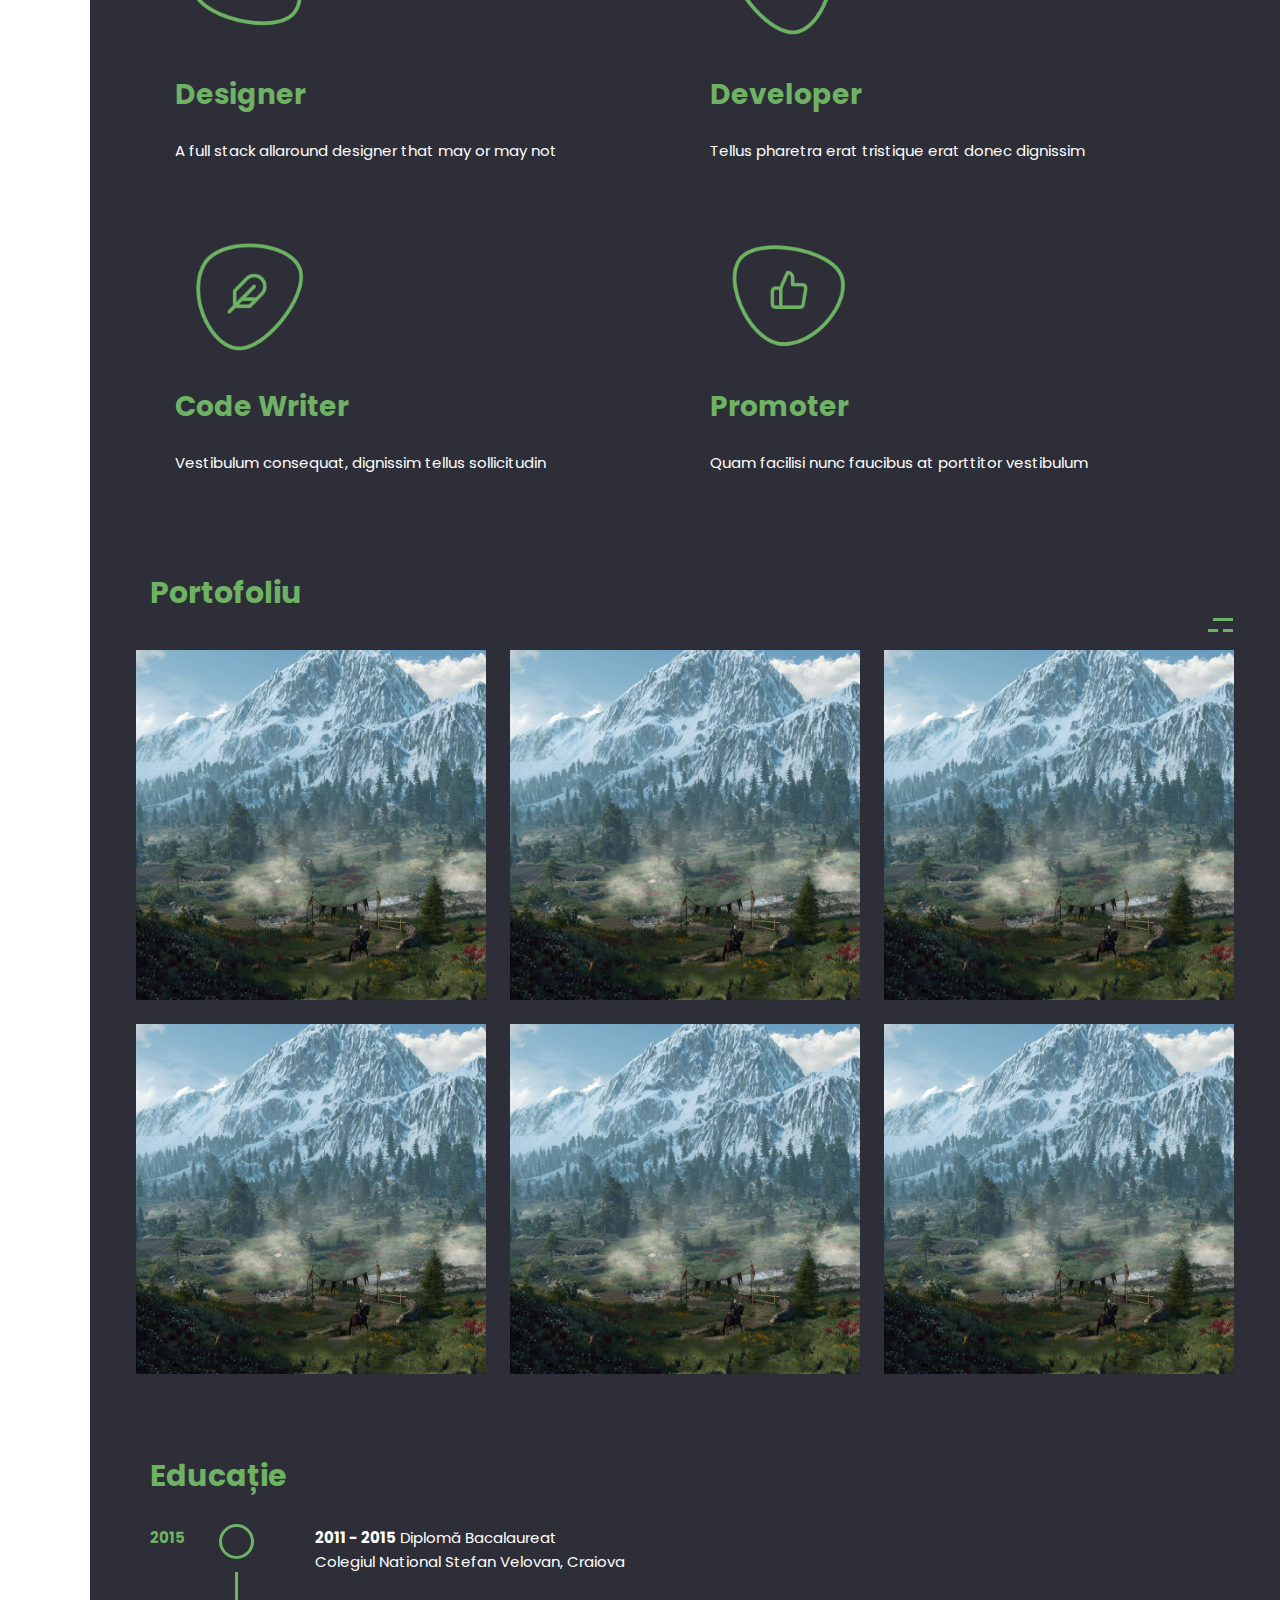
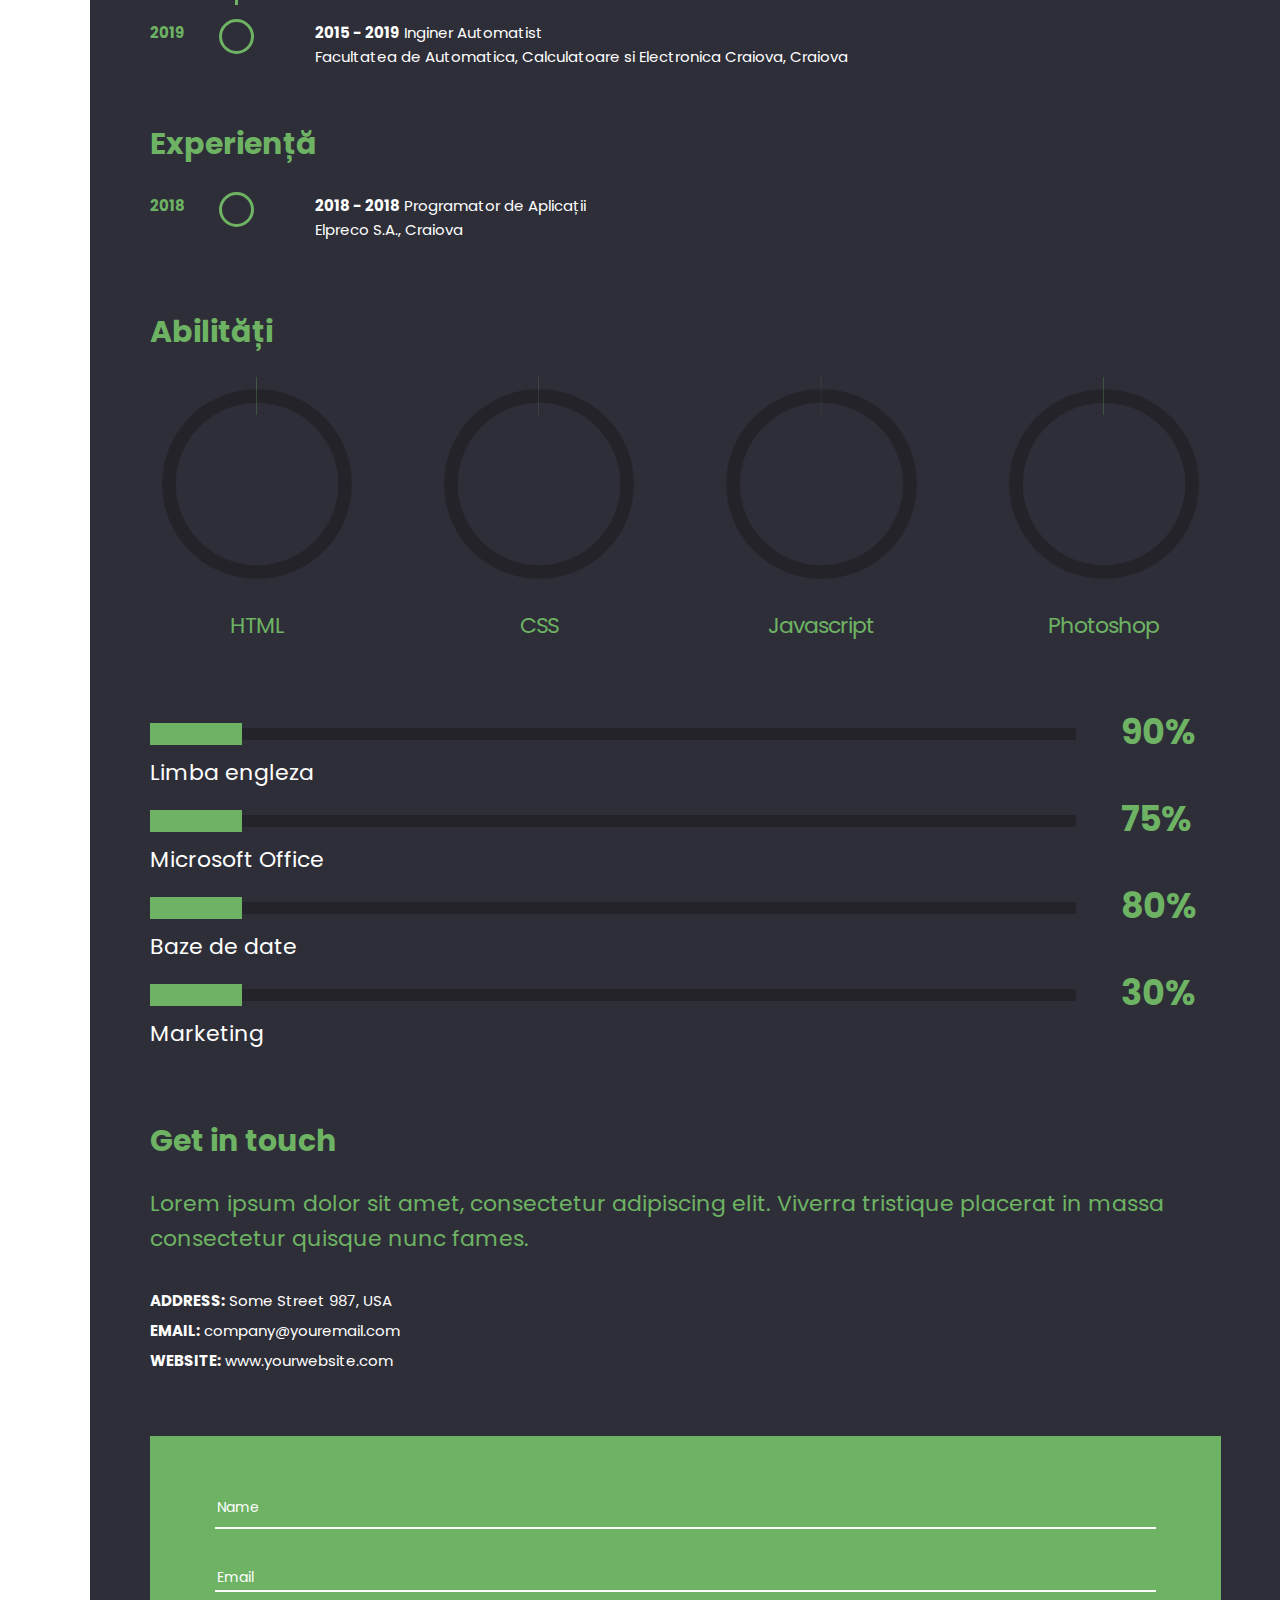
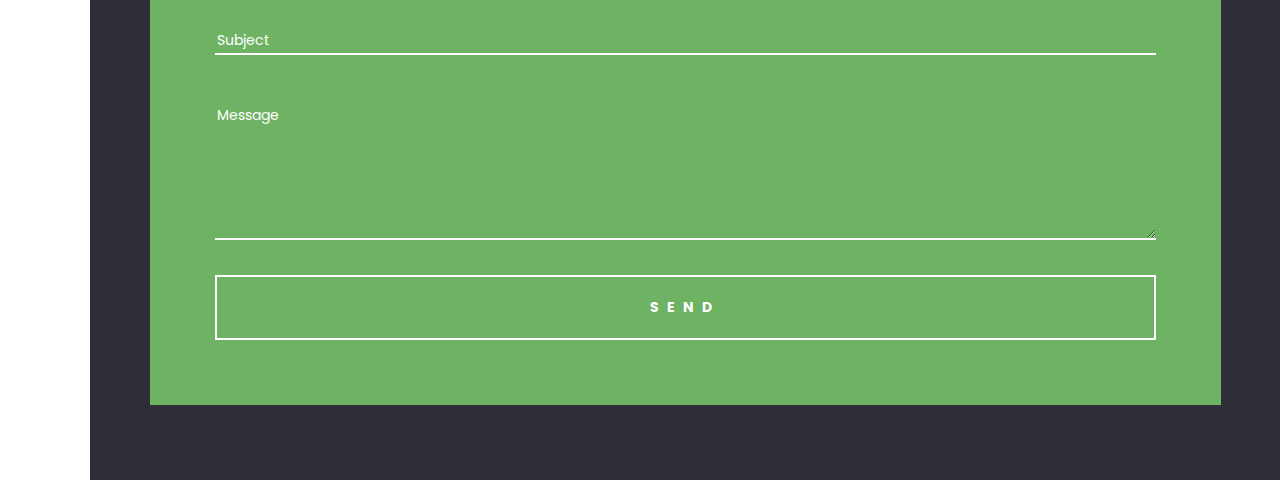
==== commit c2ca39bf: "retouching" ====
--- a/index.html
+++ b/index.html
@@ -90,16 +90,15 @@
               <div class="my-info">
                 <p class="my-info-title lang" key="telefon">TELEFON</p>
                 <p class="my-info-content">+40722386695</p>
-              </div>
+              <!-- </div>
                 <img style="-webkit-user-drag: none;"
                 class="my-info-signature"
                 src="images/signature.png"
                 alt=""
               />
-              
-            </div>
+            </div> -->
             <div class="big-num">
-              <div class="current-big-num">01</div>
+              <!-- <div class="current-big-num">01</div> -->
               <div class="icon-scroll"></div>
             </div>
           </header>
@@ -113,9 +112,9 @@
           <div id="home" class="section full-width-section">
             <div class="section-wrapper block">
               <div class="home-left-part">
-                <p class="site-des lang" key="site-des">Hello. My name is</p>
-                <h1 class="entry-title">Gabriel Bundea</h1>
-                <p class="site-info lang" style="color: #232329;" key="site-info">
+                <!-- <p class="site-des lang" key="site-des">Hello. My name is</p> -->
+                <h1 class="entry-title">Hello.<br> I'm Gabriel <br>Bundea</h1>
+                <p class="site-info lang"  key="site-info">
                   A full stack all around designer that may or may not include a
                   guide for specific creative potential methods who framing and
                   evaluating moves.
@@ -163,7 +162,7 @@
                         <img src="images/service1.png" alt="" />
                         <h4 class="service-title">Designer</h4>
                         <div class="service-text">
-                          <!-- A full stack allaround designer that may or may not -->
+                          A full stack allaround designer that may or may not
                         </div>
                       </div>
 
@@ -171,7 +170,7 @@
                         <img src="images/service2.png" alt="" />
                         <h4 class="service-title">Developer</h4>
                         <div class="service-text">
-                          <!-- Tellus pharetra erat tristique erat donec dignissim -->
+                          Tellus pharetra erat tristique erat donec dignissim
                         </div>
                       </div>
 
@@ -179,7 +178,7 @@
                         <img src="images/service3.png" alt="" />
                         <h4 class="service-title">Code Writer</h4>
                         <div class="service-text">
-                          <!-- Vestibulum consequat, dignissim tellus sollicitudin -->
+                          Vestibulum consequat, dignissim tellus sollicitudin
                         </div>
                       </div>
 
@@ -187,8 +186,7 @@
                         <img src="images/service4.png" alt="" />
                         <h4 class="service-title">Promoter</h4>
                         <div class="service-text">
-                          <!-- Quam facilisi nunc faucibus at porttitor vestibulum -->
-                          
+                          Quam facilisi nunc faucibus at porttitor vestibulum
                         </div>
                       </div>
                     </div>
--- a/style.css
+++ b/style.css
@@ -108,9 +108,10 @@
 }
 
 a.button {
+    background-color: #60a058;
     display: inline-block;
     color: #faefff;
-    border: 2px solid #6db363;
+    /* border: 2px solid #6db363; */
     text-align: center;
     padding: 12px 38px;
     cursor: pointer;
@@ -126,8 +127,8 @@
 }
 
 a.button:hover {
-    color: white;
-    background-color: #6db363;
+    color: #60a058;
+    background-color: #faefff;
 }
 
 /* Translate Buttons */
@@ -163,10 +164,8 @@
 button.selected{
     background-color: #60a058;
     transform: translateY(1px);
-
   }
 
-  
   /* 
     ##Device = Tablets, Ipads (portrait)
     ##Screen = B/w 768px to 1024px
@@ -580,7 +579,7 @@
     display: flex;
     display: -webkit-flex;
     align-items: center;
-    background-color: #f9f0ff;
+    background-color: #232329;
 }
 
 h2.section-title {
@@ -596,29 +595,34 @@
 ====================================== */
 
 .home-left-part {
-    flex: 0 0 370px;
+    flex: 0 0 450px;
     margin-right: 5%;
 }
 
 .home-right-part {
     flex: 1 0 0;
-    height: 100%;
-    background-image: url(images/home.jpg);
+    height: 95%;
+    background-image: url(images/photo-1.jpg);
     background-repeat: no-repeat;
-    background-size: cover;
+    background-size: auto;
     background-position: center center;
-}
+    opacity: 0.8;
+    
+}
+
+
 
 .site-des {
     font-size: 28px;
-    color: #492d31;
+    color: #fff;
 }
 
 h1.entry-title {
-    font-size: 100px;
+    font-size: 80px;
     line-height: 94px;
     font-weight: 800;
     color:#6DB363;
+    letter-spacing: -4px;
 }
 
 .site-info {
@@ -632,7 +636,7 @@
 
 .social-links a {
     font-size: 12px;    
-    color: #492D31;
+    color: #fff;
     letter-spacing: 5px;
     margin-right: 30px;
 }
@@ -849,7 +853,7 @@
     top: 0;
     z-index: 1;
     font-size: 20px;
-    background-color: #6DB363;
+    background-color: #232329;
     padding: 20px;
     transform: translateX(-100%);
     transition: transform .3s ease;
@@ -1531,10 +1535,10 @@
         padding-top: 0;
     }  
 
-    .service-holder {
+    /* .service-holder {
         margin-right: 2vw;
         margin-bottom: 2vw;
-    }
+    } */
 
     h2.section-title {
         padding-bottom: 0;
@@ -1702,7 +1706,7 @@
 
     .service-holder {       
         margin-bottom: 30px !important;
-        width: 100%;
+        /* width: 100%; */
         margin-right: 0;
     }  
 
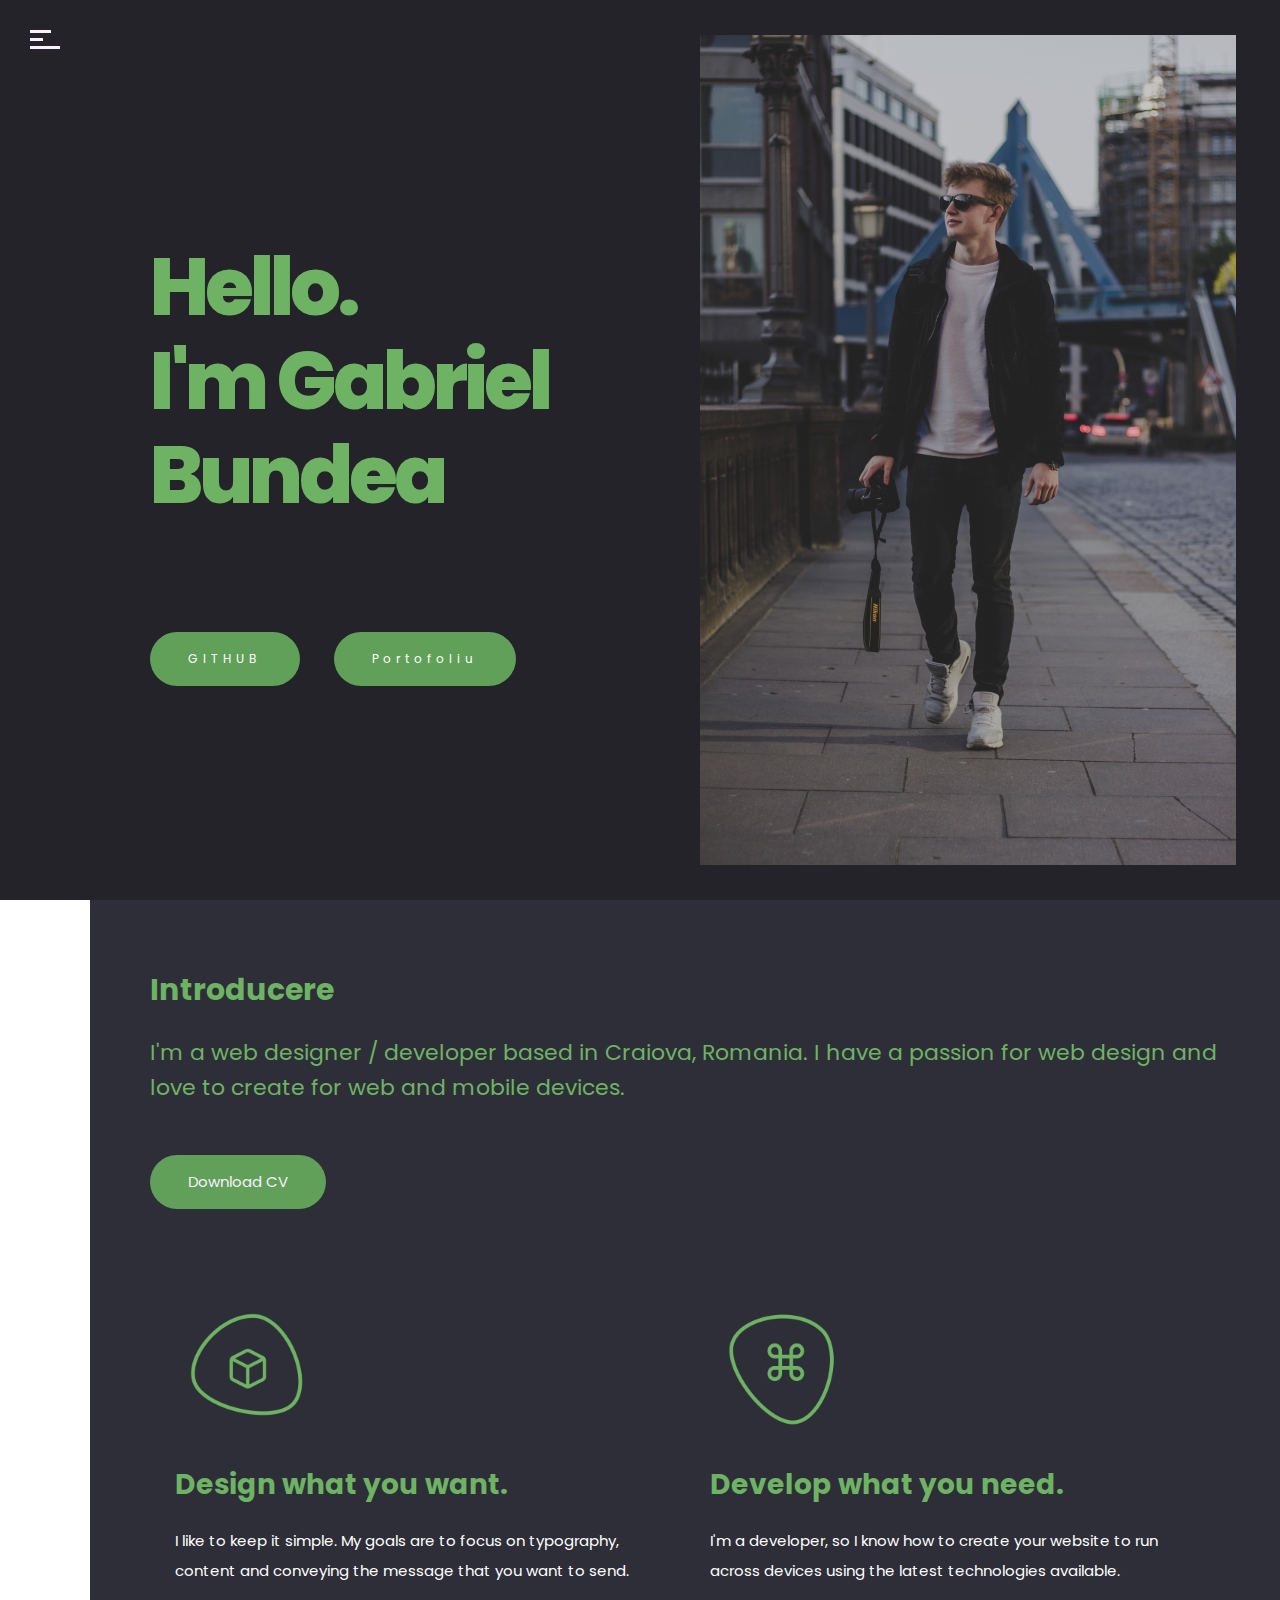
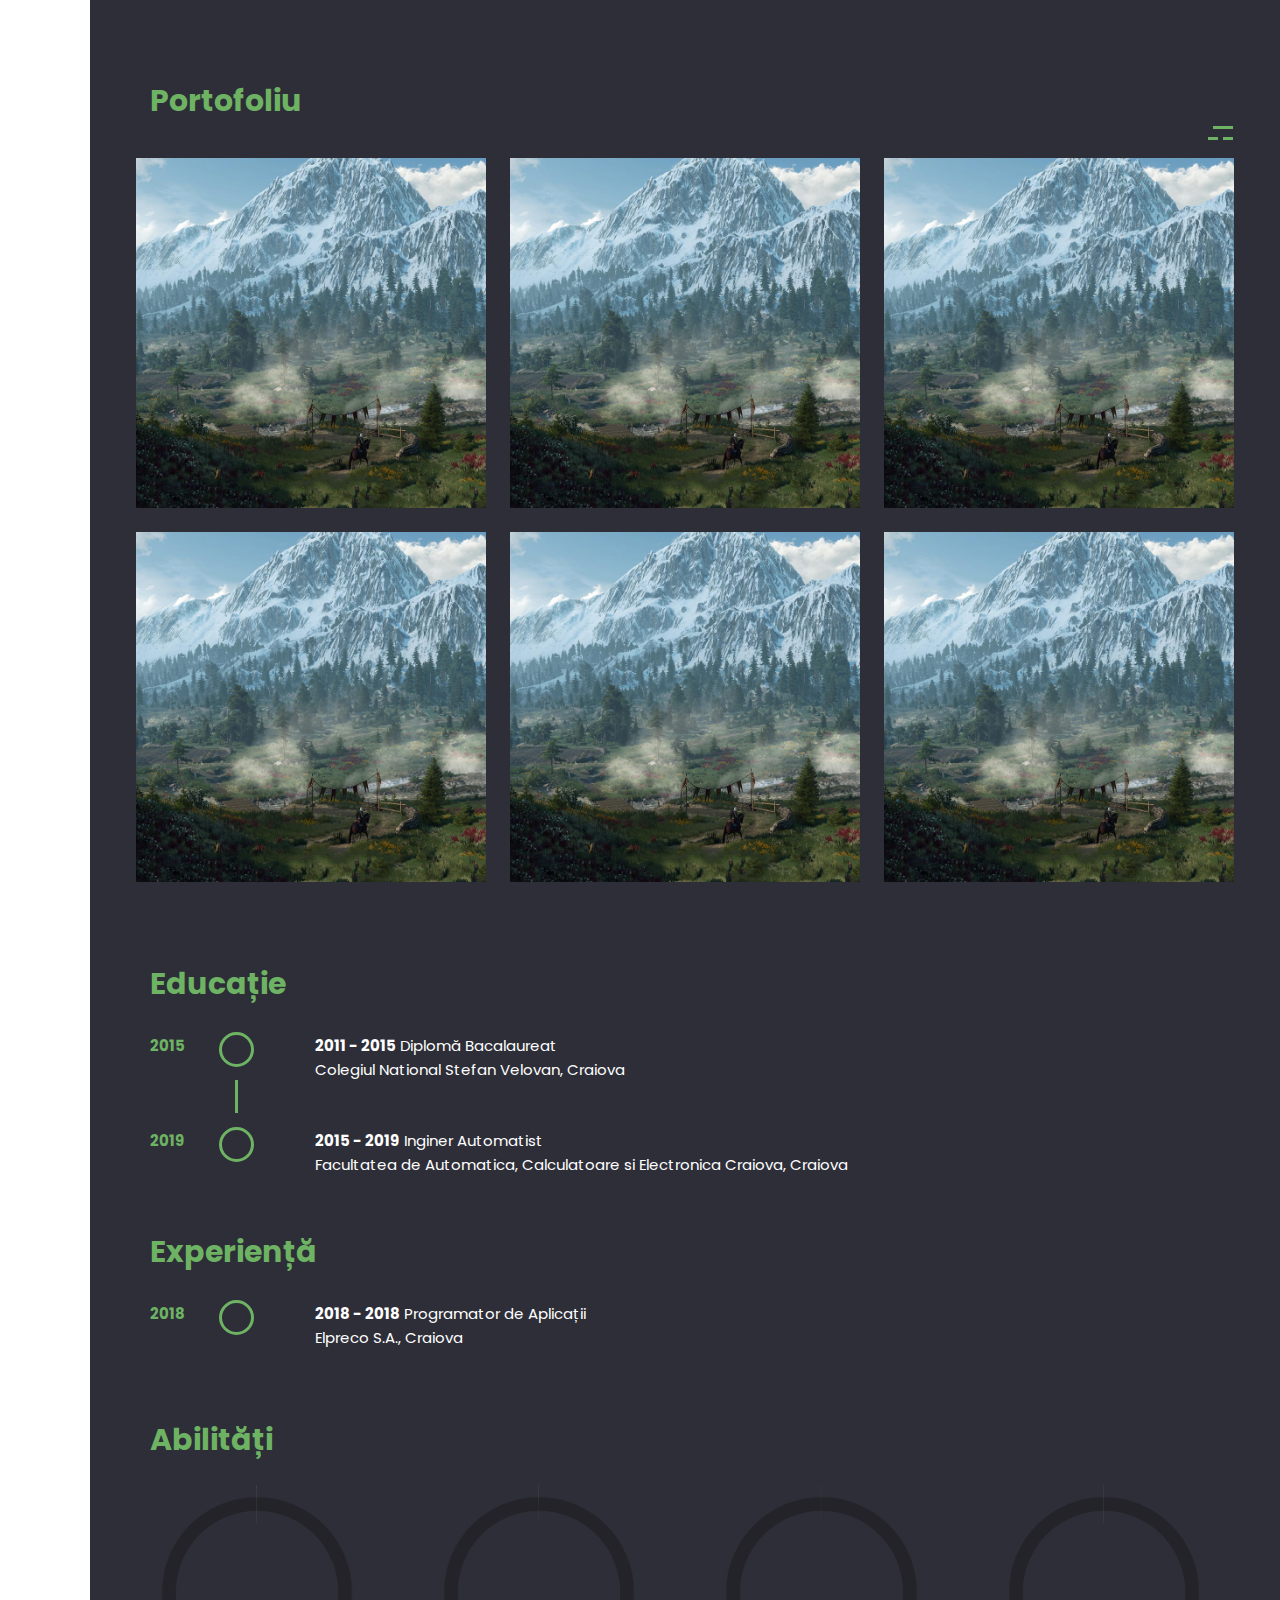
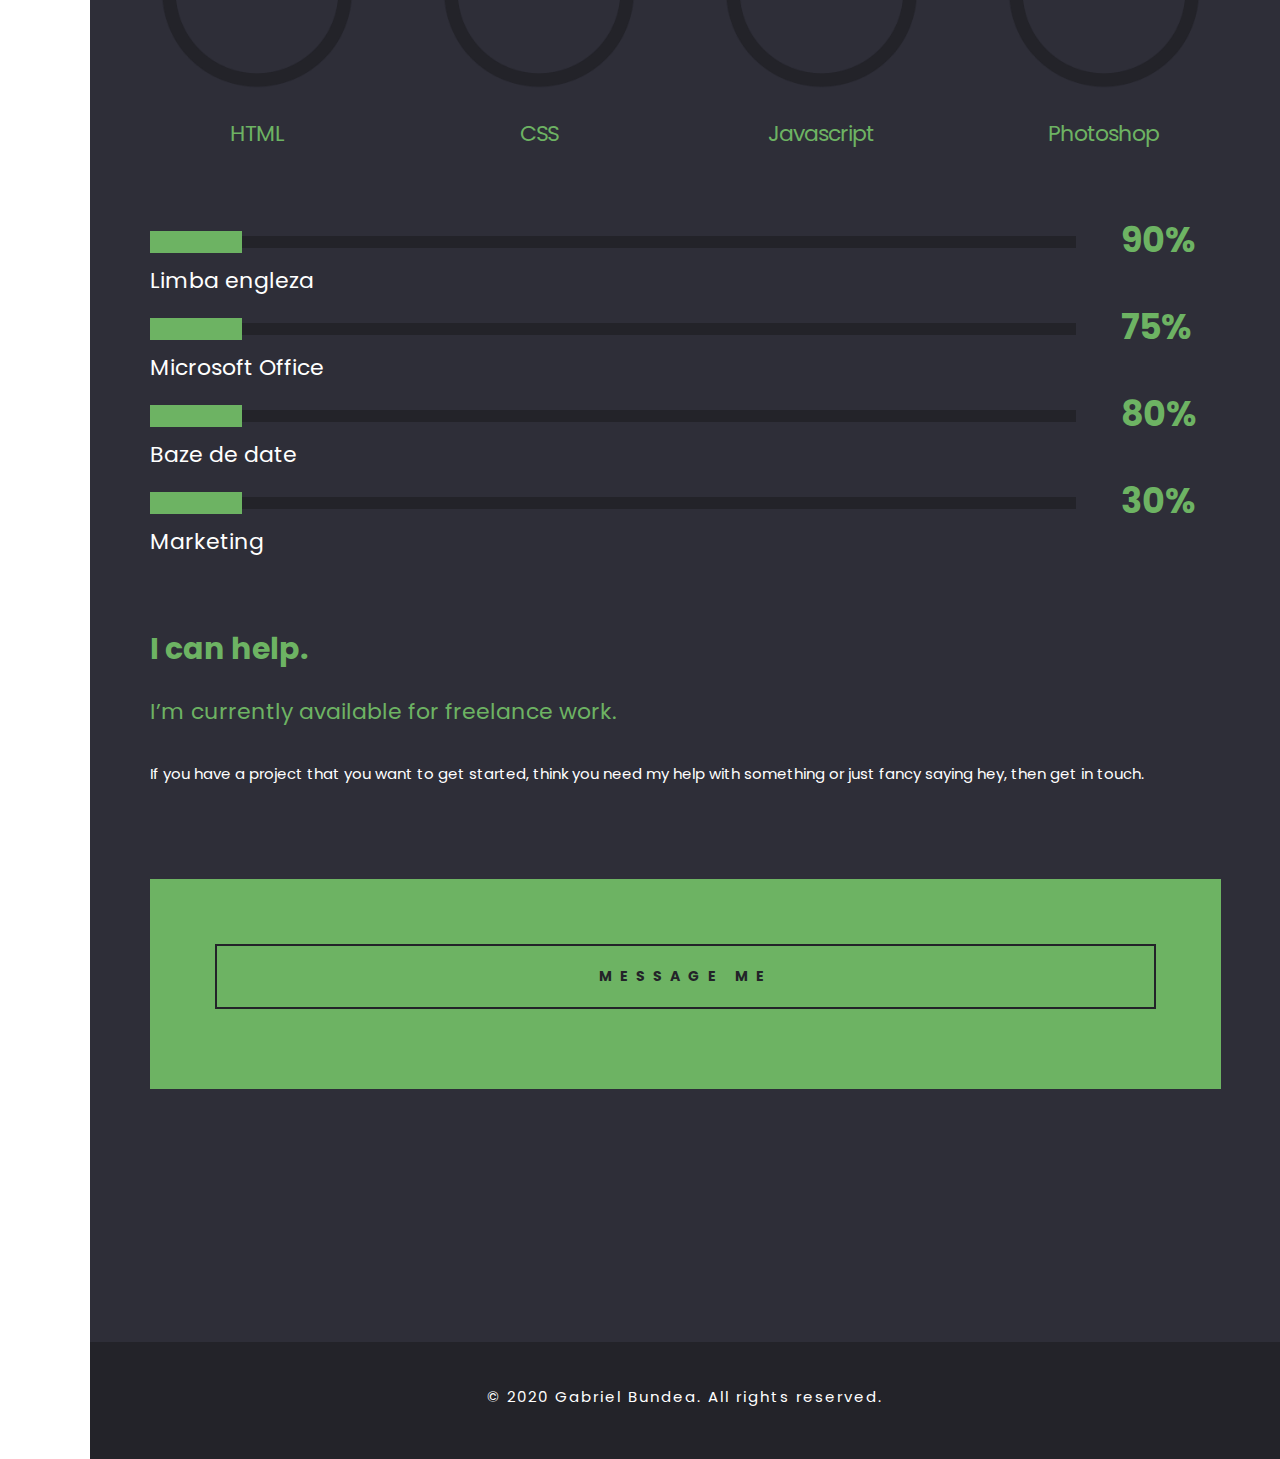
==== commit 55ce8e57: "retouching 2" ====
--- a/index.html
+++ b/index.html
@@ -115,9 +115,9 @@
                 <!-- <p class="site-des lang" key="site-des">Hello. My name is</p> -->
                 <h1 class="entry-title">Hello.<br> I'm Gabriel <br>Bundea</h1>
                 <p class="site-info lang"  key="site-info">
-                  A full stack all around designer that may or may not include a
+                  <!-- A full stack all around designer that may or may not include a
                   guide for specific creative potential methods who framing and
-                  evaluating moves.
+                  evaluating moves. -->
                 </p>
 
                 <div class="social-links">
@@ -137,19 +137,13 @@
                   <div class="one-half width-40 ">
                     <h2 class="entry-title section-title">Introducere</h2>
                     <p class="section-info" style="color: #6db363;">
-                      Lorem ipsum dolor sit amet, consectetur adipiscing elit.
-                      Viverra tristique placerat in massa consectetur quisque
-                      nunc fames.
+                      I'm a web designer / developer based in Craiova, Romania.
+                       I have a passion for web design and love to create for web and mobile devices.
                     </p>
                     <p>
-                      Lorem ipsum dolor sit amet, consectetur adipiscing elit.
+                      <!-- Lorem ipsum dolor sit amet, consectetur adipiscing elit. -->
                     </p>
-                    <p>
-                      NAME: Gabriel Bundea <br />
-                      CITY: Craiova <br />
-                      BIRTHDAY: 19. 03. 1996 <br />
-                      INTEREST: Web
-                    </p>
+                    
 
                     <div class="button-group-wrapper">
                       <a class="button">Download CV</a>
@@ -160,21 +154,21 @@
                     <div class="services-wrapper">
                       <div class="service-holder">
                         <img src="images/service1.png" alt="" />
-                        <h4 class="service-title">Designer</h4>
+                        <h4 class="service-title">Design what you want.</h4>
                         <div class="service-text">
-                          A full stack allaround designer that may or may not
+                          I like to keep it simple. My goals are to focus on typography, content and conveying the message that you want to send.
                         </div>
                       </div>
 
                       <div class="service-holder m-right-0">
                         <img src="images/service2.png" alt="" />
-                        <h4 class="service-title">Developer</h4>
+                        <h4 class="service-title">Develop what you need.</h4>
                         <div class="service-text">
-                          Tellus pharetra erat tristique erat donec dignissim
-                        </div>
-                      </div>
-
-                      <div class="service-holder m-bottom-0">
+                          I'm a developer, so I know how to create your website to run across devices using the latest technologies available.
+                        </div>
+                      </div>
+
+                      <!-- <div class="service-holder m-bottom-0">
                         <img src="images/service3.png" alt="" />
                         <h4 class="service-title">Code Writer</h4>
                         <div class="service-text">
@@ -187,8 +181,8 @@
                         <h4 class="service-title">Promoter</h4>
                         <div class="service-text">
                           Quam facilisi nunc faucibus at porttitor vestibulum
-                        </div>
-                      </div>
+                        </div> 
+                      </div> -->
                     </div>
                   </div>
                 </div>
@@ -369,9 +363,6 @@
                         <div class="timeline-event-date">2018</div>
                       </li>
                       </ul>
-                    
-
-                    <!-- <img class="my-signature" src="images/signature2.png" alt="">                                         -->
                   </div>
                 </div>
               </div>
@@ -490,82 +481,50 @@
           </div>
 
           <!-- Contact Section -->
-          <div id="contact" class="section">
+          <div id="contact" class="section" style="height: 100vh;">
             <div class="section-wrapper block">
               <div class="content-1300">
                 <div class="row">
-                  <h2 class="entry-title section-title">Get in touch</h2>
+                  <h2 class="entry-title section-title">I can help.</h2>
                   <div class="one-half width-40">
                     <p class="section-info" style="color: #6db363;">
-                      Lorem ipsum dolor sit amet, consectetur adipiscing elit.
-                      Viverra tristique placerat in massa consectetur quisque
-                      nunc fames.
-                    </p>
-                    <!-- <p>
-                      Magni dolores eos qui sed quia consequuntur ratione
-                      voluptatem sequi nesciunt permano Nence of the stars from
-                      which we spring muse about as a patch of light billions
-                      upon billions.
+                      I’m currently available for freelance work.
                     </p>
                     <p>
-                      Energy hidden in matter a mote of lorem ipsum dust
-                      suspended in a sunbeam billions upon ratione voluptatem
-                      sequi nesciunt permano lorem ipsum.
+                      If you have a project that you want to get started, 
+                      think you need my help with something or just fancy saying hey, 
+                      then get in touch.
                     </p>
-                    <p> -->
-                      <b>ADDRESS:</b> Some Street 987, USA <br />
-                      <b>EMAIL:</b> company@youremail.com <br />
-                      <b>WEBSITE:</b> www.yourwebsite.com <br /> 
                     </p>
                   </div>
 
-                  <div class="one-half width-55 last">
-                    <form action="POST" data-netlify="true">
+                  <div class="one-half width-55 last"> 
                     <div class="contact-form">
-                      <p>
-                        <input
-                          id="name"
-                          type="text"
-                          name="your-name"
-                          placeholder="Name"
-                        />
+                      <p class="contact-submit-holder"><a href="mailto:gabriel_bundea@hotmail.com">
+                        <button>MESSAGE ME</button>
+                      </a>
                       </p>
-                      <p>
-                        <input
-                          id="contact-email"
-                          type="email"
-                          name="your-email"
-                          placeholder="Email"
-                        />
-                      </p>
-                      <p>
-                        <input
-                          id="subject"
-                          type="text"
-                          name="your-subject"
-                          placeholder="Subject"
-                        />
-                      </p>
-                      <p>
-                        <textarea
-                          id="message"
-                          name="your-message"
-                          placeholder="Message"
-                        ></textarea>
-                      </p>
-                      <p class="contact-submit-holder">
-                        <input type="submit" value="SEND" />
-                      </p>
-                      </form>
-                    </div>
-                  </div>
-                </div>
+                      </div>
+                    </div>
+                    
+                    </div>
+                  </div>
+                </div>
+
+
+
+                <footer>
+                  <div class="footer-content">
+                    © 2020 Gabriel Bundea. All rights reserved.
+                  </div>
+                </footer>
               </div>
             </div>
           </div>
         </div>
       </div>
     </div>
+    
 
     <!--Load JavaScript-->
     <script src="js/jquery.js"></script>
--- a/style.css
+++ b/style.css
@@ -171,6 +171,20 @@
     ##Screen = B/w 768px to 1024px
   */
 
+footer {
+    position: absolute;
+    bottom: 0;
+    height: 117px;
+    width: 100%;
+    text-align: center;
+    background-color: #232329;
+}
+
+.footer-content{
+    padding: 40px;
+    letter-spacing: 2px;
+}
+
 /* ===================================
     3. Left Part Content (Sidebar) CSS
 ====================================== */
@@ -568,6 +582,7 @@
     padding-right: 5%;
 }
 
+
 .full-width-section.section {
     padding: 0;
 }
@@ -1316,37 +1331,8 @@
     margin-bottom: 15px;
 }
 
-.contact-form input[type=text], 
-.contact-form input[type=email], 
-.contact-form textarea {
-    border: 0;
-    border-bottom: 2px solid #fff;
-    padding-top: 13px;
-    padding-bottom: 13px;
-    margin: 10px 0;
-    height: 28px;
-    font-size: 14px;
-    font-family: 'Poppins', sans-serif;
-    width: 100%;
-    line-height: 25px;
-    background-color: transparent;
-    color: #fff;
-}
-
-.contact-form input[name="your-name"] {
-    margin-top: 0;
-    padding-top: 0;
-}
-
-.contact-form textarea {
-    height: 150px;
-}
-
-p.contact-submit-holder {
-    margin-bottom: 0 !important;
-}
-
-.contact-form input[type=submit] {
+
+.contact-form button {
     display: inline-block;
     border: 2px solid;
     text-align: center;
@@ -1356,7 +1342,7 @@
     vertical-align: middle;
     text-decoration: none;
     background-color: transparent;
-    color: #fff;
+    color: #232329;
     font-family: 'Poppins', sans-serif;
     font-weight: 700;
     width: 100%;
@@ -1365,41 +1351,9 @@
     cursor: pointer;
 }
 
-.contact-form input[type=submit]:hover {
-    opacity: 0.8;
-}
-
-.contact-form input[type=text]::-webkit-input-placeholder, 
-.contact-form input[type=email]::-webkit-input-placeholder, 
-.contact-form textarea::-webkit-input-placeholder {
-    font-family: 'Poppins', sans-serif;
+.contact-form button:hover {
+    /* opacity: 0.8; */
     color: #fff;
-    font-weight: 400;
-    font-size: 14px;
-    line-height: 25px;    
-    opacity: 1;  
-}
-
-.contact-form input[type=text]:-ms-input-placeholder, 
-.contact-form input[type=email]:-ms-input-placeholder, 
-.contact-form textarea:-ms-input-placeholder {
-    font-family: 'Poppins', sans-serif;
-    color: #fff;
-    font-weight: 400;
-    font-size: 14px;
-    line-height: 25px;    
-    opacity: 1;  
-}
-
-.contact-form input[type=text]::placeholder, 
-.contact-form input[type=email]::placeholder, 
-.contact-form textarea::placeholder {
-    font-family: 'Poppins', sans-serif;
-    color: #fff;
-    font-weight: 400;
-    font-size: 14px;
-    line-height: 25px;
-    opacity: 1;    
 }
 
 
@@ -1790,7 +1744,7 @@
         padding: 7%;
     }
 
-    .contact-form input[type=submit] {
+    .contact-form button {
         font-size: 13px;
         padding: 15px;
     }
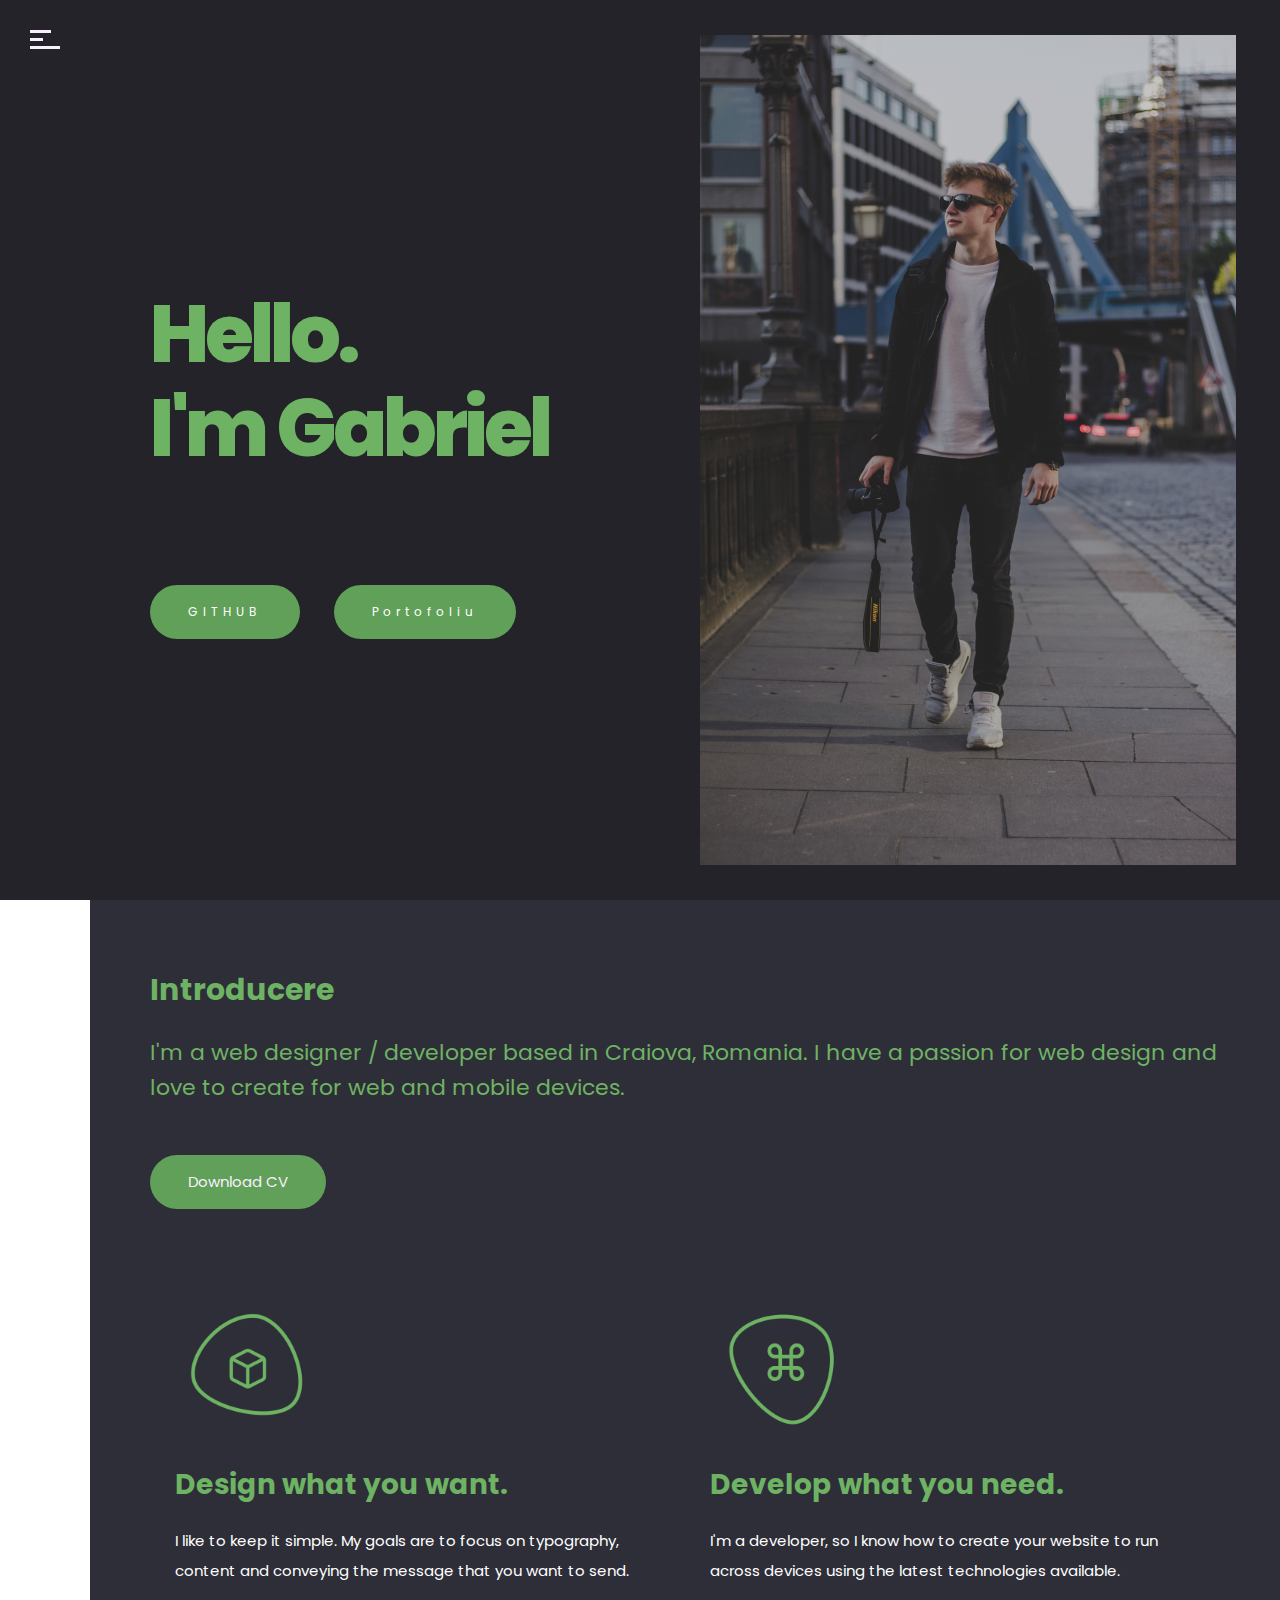
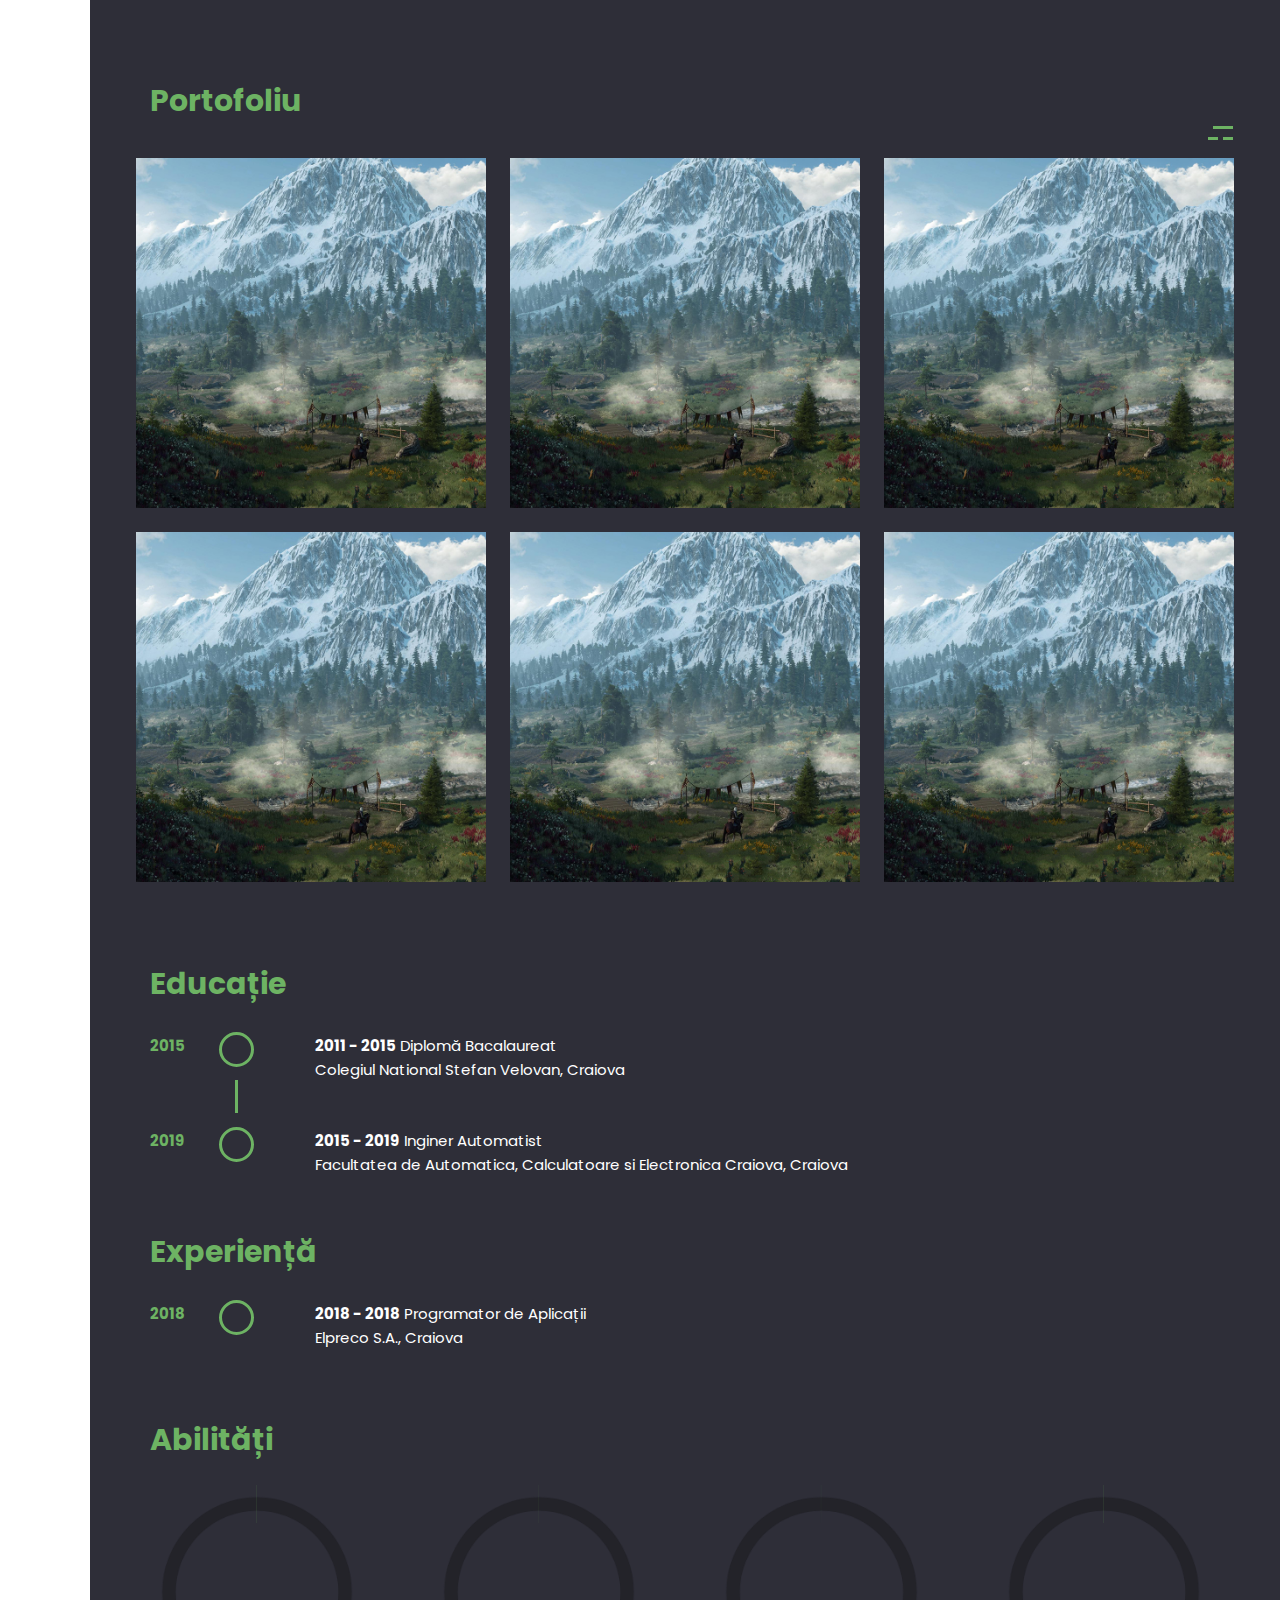
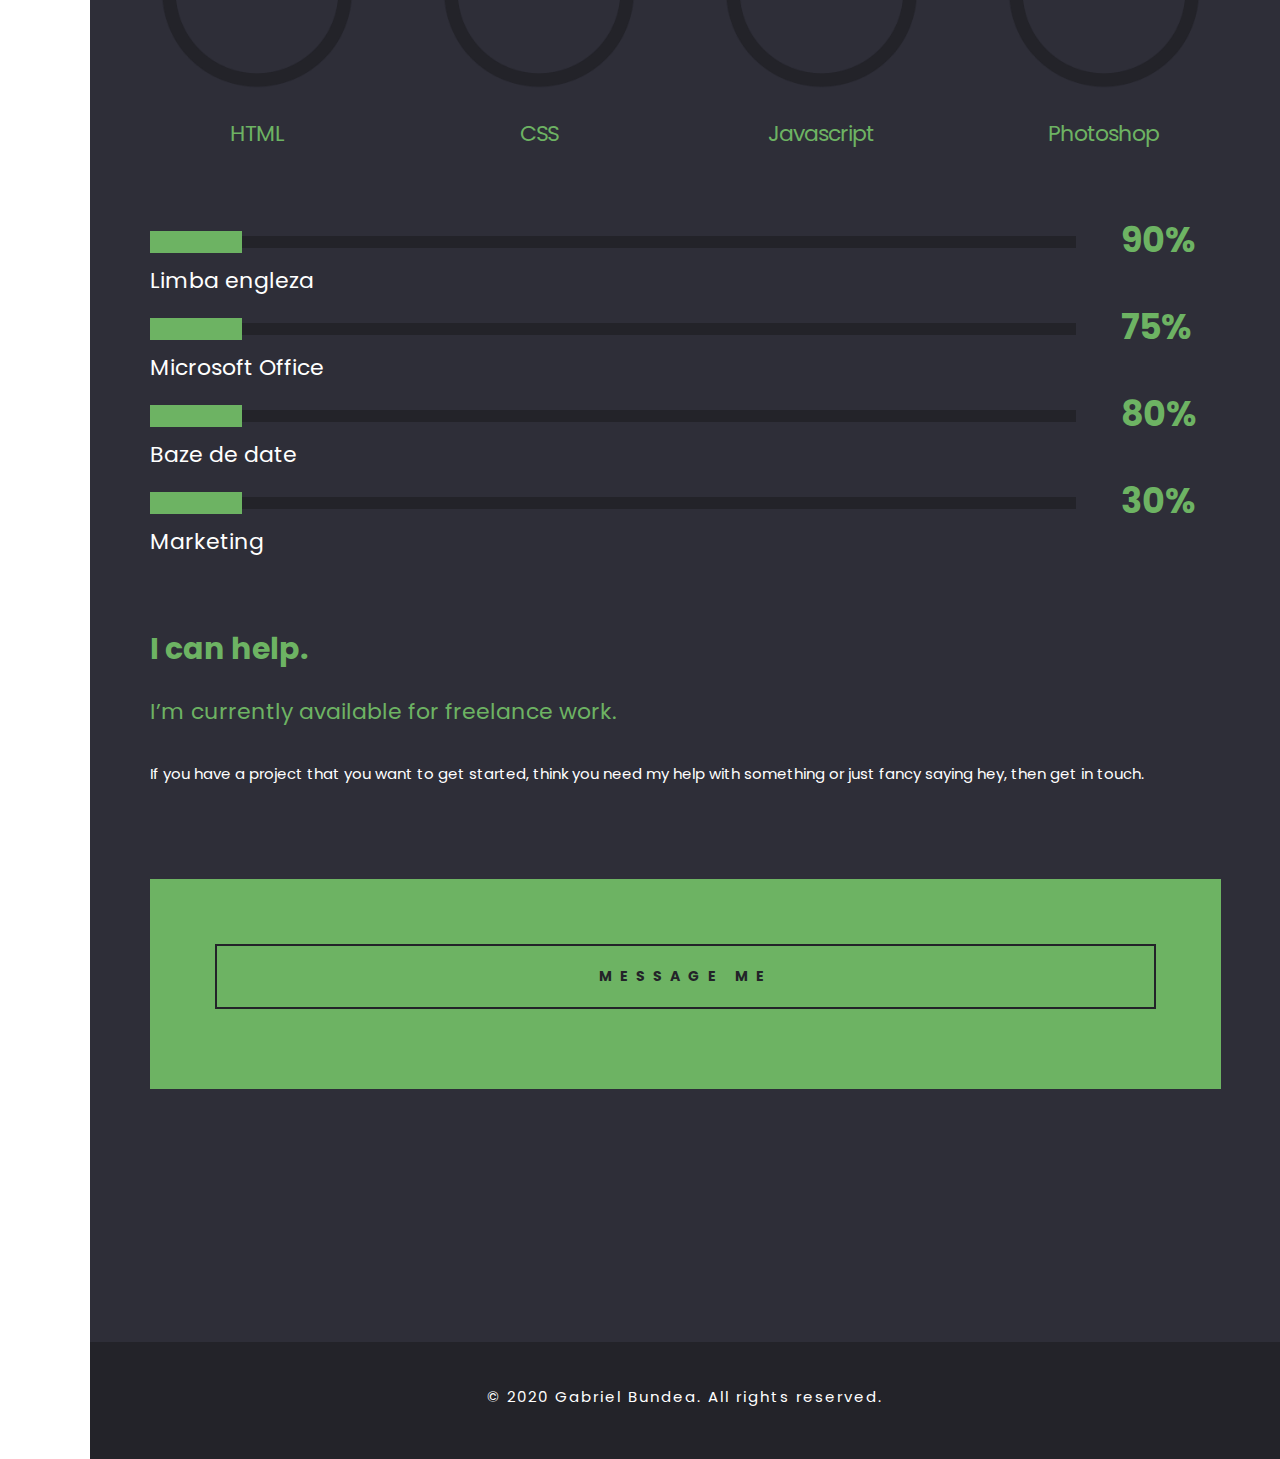
==== commit 7cbc663d: "retouching 3" ====
--- a/index.html
+++ b/index.html
@@ -3,9 +3,9 @@
   <head>
     <title>Gabriel Bundea</title>
     <meta http-equiv="Content-Type" content="text/html; charset=UTF-8" />
-    <meta name="description" content="Template by CocoBasic" />
-    <meta name="keywords" content="HTML, CSS, JavaScript, PHP" />
-    <meta name="author" content="CocoBasic" />
+    <meta name="description" content="Gabriel's Portfolio" />
+    <meta name="keywords" content="HTML, CSS, JavaScript, Photoshop" />
+    <meta name="author" content="Gabriel Bundea" />
     <meta
       name="viewport"
       content="width=device-width, initial-scale=1, shrink-to-fit=no"
@@ -56,9 +56,9 @@
                 <nav id="header-main-menu">
                   <ul class="main-menu sm sm-clean">
                     <li><a href="#home" class="lang" key="acasa">Acasa</a></li>
-                    <li><a href="#service" class="lang" key="introducere">Introducere</a></li>
+                    <li><a href="#introduce" class="lang" key="introducere">Introducere</a></li>
                     <li><a href="#portfolio" class="lang" key="portofoliu">Portofoliu</a></li>
-                    <li><a href="#resume" class="lang" key="experienta">Experiență</a></li>
+                    <li><a href="#experience" class="lang" key="experienta">Experiență</a></li>
                     <li><a href="#skills" class="lang" key="abilitati">Abilități</a></li>
                     <li><a href="#contact" class="lang" key="contact">Contact</a></li>
                     
@@ -112,16 +112,9 @@
           <div id="home" class="section full-width-section">
             <div class="section-wrapper block">
               <div class="home-left-part">
-                <!-- <p class="site-des lang" key="site-des">Hello. My name is</p> -->
-                <h1 class="entry-title">Hello.<br> I'm Gabriel <br>Bundea</h1>
-                <p class="site-info lang"  key="site-info">
-                  <!-- A full stack all around designer that may or may not include a
-                  guide for specific creative potential methods who framing and
-                  evaluating moves. -->
-                </p>
-
-                <div class="social-links">
-                  <a class="button" href="#">GITHUB</a> 
+                <h1 class="entry-title">Hello.<br> I'm Gabriel</h1>
+                <div class="button-links">
+                  <a href="https://github.com/Gabrielish" class="button" href="#">GITHUB</a> 
                   <a href="#portfolio" class="button">Portofoliu</a>
                 </div>
               </div>
@@ -129,8 +122,8 @@
             </div>
           </div>
 
-          <!-- Service Section -->
-          <div id="service" class="section">
+          <!-- Introduction Section -->
+          <div id="introduce" class="section">
             <div class="section-wrapper block">
               <div class="content-1300">
                 <div class="row">
@@ -140,49 +133,28 @@
                       I'm a web designer / developer based in Craiova, Romania.
                        I have a passion for web design and love to create for web and mobile devices.
                     </p>
-                    <p>
-                      <!-- Lorem ipsum dolor sit amet, consectetur adipiscing elit. -->
-                    </p>
                     
-
                     <div class="button-group-wrapper">
-                      <a class="button">Download CV</a>
-                      <!-- <a href="#portfolio" class="button">Vezi Portofoliu</a> -->
+                      <a href="https://drive.google.com/file/d/15clu2fzBuNJo8eWlgqjh8-4fgmu9WoiQ/view" class="button">Download CV</a>
                     </div>
                   </div>
                   <div class="one-half width-55 last">
-                    <div class="services-wrapper">
-                      <div class="service-holder">
+                    <div class="introduce-wrapper">
+                      <div class="introduce-holder">
                         <img src="images/service1.png" alt="" />
-                        <h4 class="service-title">Design what you want.</h4>
-                        <div class="service-text">
+                        <h4 class="introduce-title">Design what you want.</h4>
+                        <div class="introduce-text">
                           I like to keep it simple. My goals are to focus on typography, content and conveying the message that you want to send.
                         </div>
                       </div>
 
-                      <div class="service-holder m-right-0">
+                      <div class="introduce-holder m-right-0">
                         <img src="images/service2.png" alt="" />
-                        <h4 class="service-title">Develop what you need.</h4>
-                        <div class="service-text">
+                        <h4 class="introduce-title">Develop what you need.</h4>
+                        <div class="introduce-text">
                           I'm a developer, so I know how to create your website to run across devices using the latest technologies available.
                         </div>
                       </div>
-
-                      <!-- <div class="service-holder m-bottom-0">
-                        <img src="images/service3.png" alt="" />
-                        <h4 class="service-title">Code Writer</h4>
-                        <div class="service-text">
-                          Vestibulum consequat, dignissim tellus sollicitudin
-                        </div>
-                      </div>
-
-                      <div class="service-holder m-right-0 m-bottom-0">
-                        <img src="images/service4.png" alt="" />
-                        <h4 class="service-title">Promoter</h4>
-                        <div class="service-text">
-                          Quam facilisi nunc faucibus at porttitor vestibulum
-                        </div> 
-                      </div> -->
                     </div>
                   </div>
                 </div>
@@ -321,8 +293,8 @@
             </div>
           </div>
 
-          <!-- Resume Section -->
-          <div id="resume" class="section">
+          <!-- Experience Section -->
+          <div id="experience" class="section">
             <div class="section-wrapper block">
               <div class="content-1300">
                 <div class="row">
@@ -550,8 +522,6 @@
           'rol': 'ROL',
           'telefon': 'TELEFON',
           // Site des , site info
-          'site-des': 'Salutare. Numele meu este',
-          'site-info': 'Un stack complet în jurul proiectantului care poate sau nu include un ghid pentru metodele creative potențiale specifice care încadrează și evaluează.', 
         },
         'en': {
           // Meniu Engleza
@@ -566,8 +536,6 @@
           'rol': 'ROLE',
           'telefon': 'PHONE',
           // Site des , site info
-          'site-des': 'Hello. My name is',
-          'site-info': 'A full stack all around designer that may or may not include a guide for specific creative potential methods who framing and evaluating moves.',
         }
       };
   
--- a/style.css
+++ b/style.css
@@ -7,12 +7,12 @@
     3.1. Menu CSS
 4. Right Part Content CSS
 5. Home Section CSS
-6. Service Section CSS
+6. introduce Section CSS
 7. Portfolio Section CSS
     7.1 Pretty Photo CSS
     7.2 Single Portfolio CSS
     7.3 Image Slider CSS
-8. Resume Section CSS
+8. Experience Section CSS
 9. Skills Section CSS
 10. Contact Section CSS
 11. Responsive CSS
@@ -626,12 +626,6 @@
 }
 
 
-
-.site-des {
-    font-size: 28px;
-    color: #fff;
-}
-
 h1.entry-title {
     font-size: 80px;
     line-height: 94px;
@@ -640,39 +634,35 @@
     letter-spacing: -4px;
 }
 
-.site-info {
-    margin-top: 25px;
-}
-
-.social-links {
+.button-links {
     margin-top: 10vh;
     margin-bottom: -5px;
 }
 
-.social-links a {
+.button-links a {
     font-size: 12px;    
     color: #fff;
     letter-spacing: 5px;
     margin-right: 30px;
 }
 
-.social-links a:last-of-type {
+.button-links a:last-of-type {
     margin-right: 0;
 }
 
 
 /* ===================================
-    6. Service Section CSS
+    6. introduce Section CSS
 ====================================== */
 
-.services-wrapper {
+.introduce-wrapper {
     display: flex;
     display: -webkit-flex; 
     flex-wrap: wrap;    
     -webkit-flex-wrap: wrap; 
 }
 
-.service-holder {
+.introduce-holder {
     padding: 25px;
     background-color: #2E2E38;
     width: 50%;
@@ -680,12 +670,12 @@
     margin-bottom: 0%;
 }
 
-.service-holder img {
+.introduce-holder img {
     width: 150px;
     margin-bottom: 0px;
 }
 
-.service-title {
+.introduce-title {
     font-size: 28px;
     line-height: 42px;
     color: #6DB363;
@@ -1120,7 +1110,7 @@
 
 
 /* ===================================
-    8. Resume Section CSS
+    8. Experience Section CSS
 ====================================== */
 
 ul.timeline-holder {
@@ -1349,6 +1339,7 @@
     letter-spacing: 8px;
     transition: opacity .3s ease;
     cursor: pointer;
+    outline: 0;
 }
 
 .contact-form button:hover {
@@ -1488,11 +1479,6 @@
     .menu-wrapper {
         padding-top: 0;
     }  
-
-    /* .service-holder {
-        margin-right: 2vw;
-        margin-bottom: 2vw;
-    } */
 
     h2.section-title {
         padding-bottom: 0;
@@ -1525,7 +1511,7 @@
         margin-bottom: 0;
     }
 
-    .service-holder img {
+    .introduce-holder img {
         margin-bottom: 0;
     }
 
@@ -1567,7 +1553,7 @@
         width: 100%;        
     }         
 
-    .service-title {
+    .introduce-title {
         font-size: 25px;
     }
 
@@ -1654,17 +1640,13 @@
         line-height: 100%;
     }
 
-    .site-des {
-        font-size: 20px;
-    }   
-
-    .service-holder {       
+    .introduce-holder {       
         margin-bottom: 30px !important;
         /* width: 100%; */
         margin-right: 0;
     }  
 
-    .services-wrapper > div:last-of-type {
+    .introduces-wrapper > div:last-of-type {
         margin-bottom: 0 !important;
     }
 
